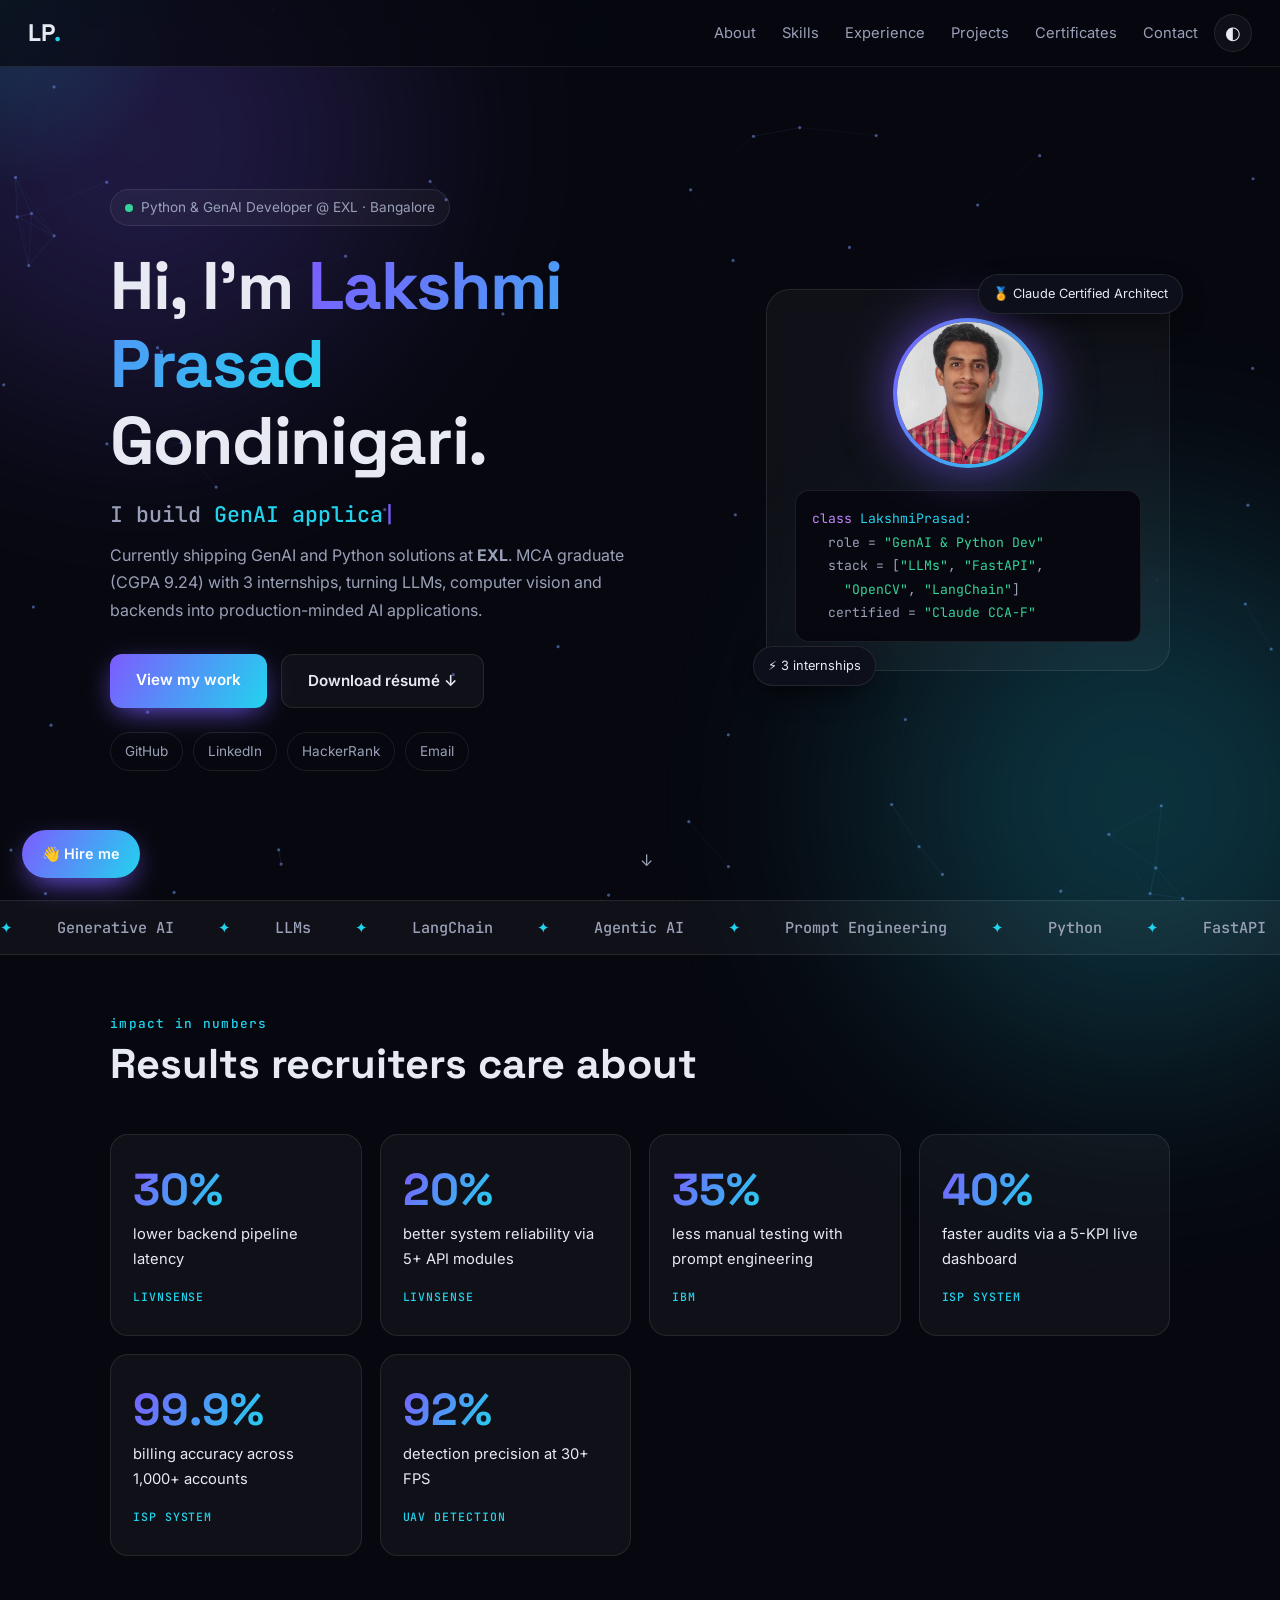
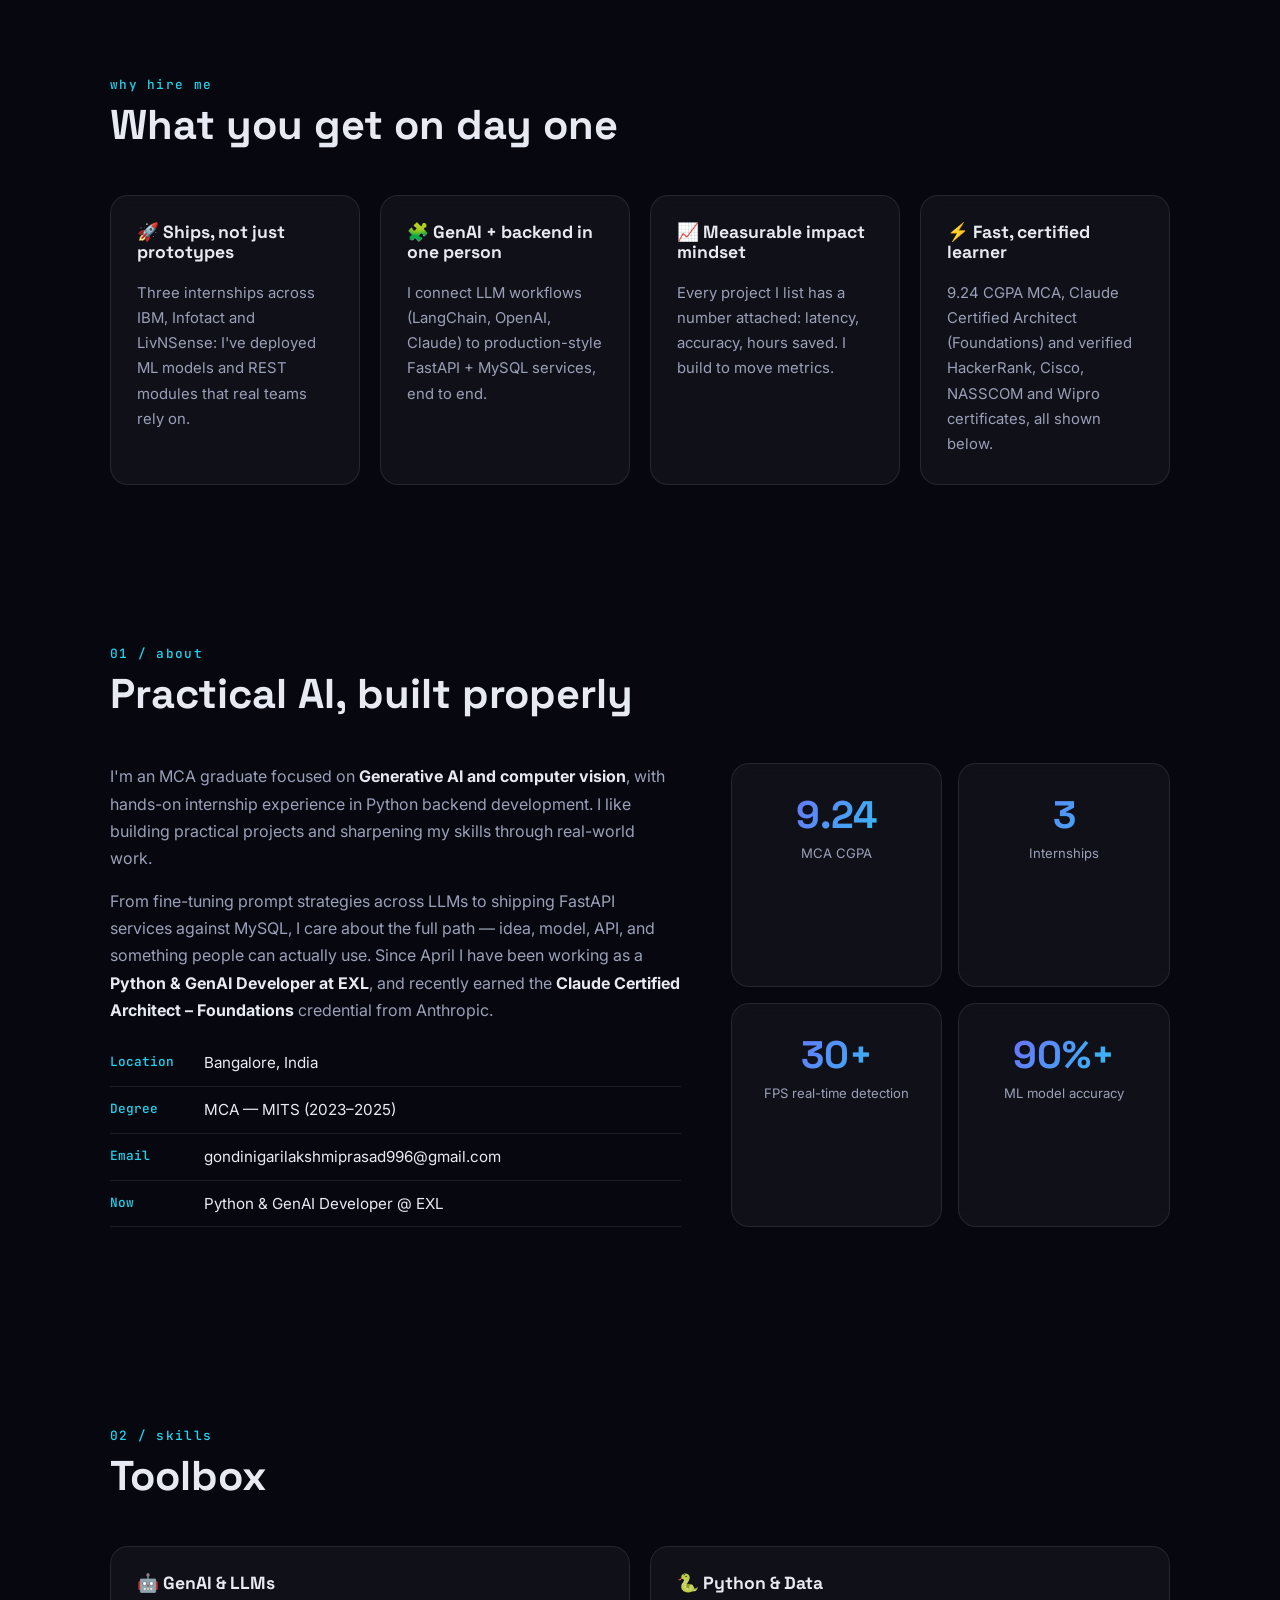
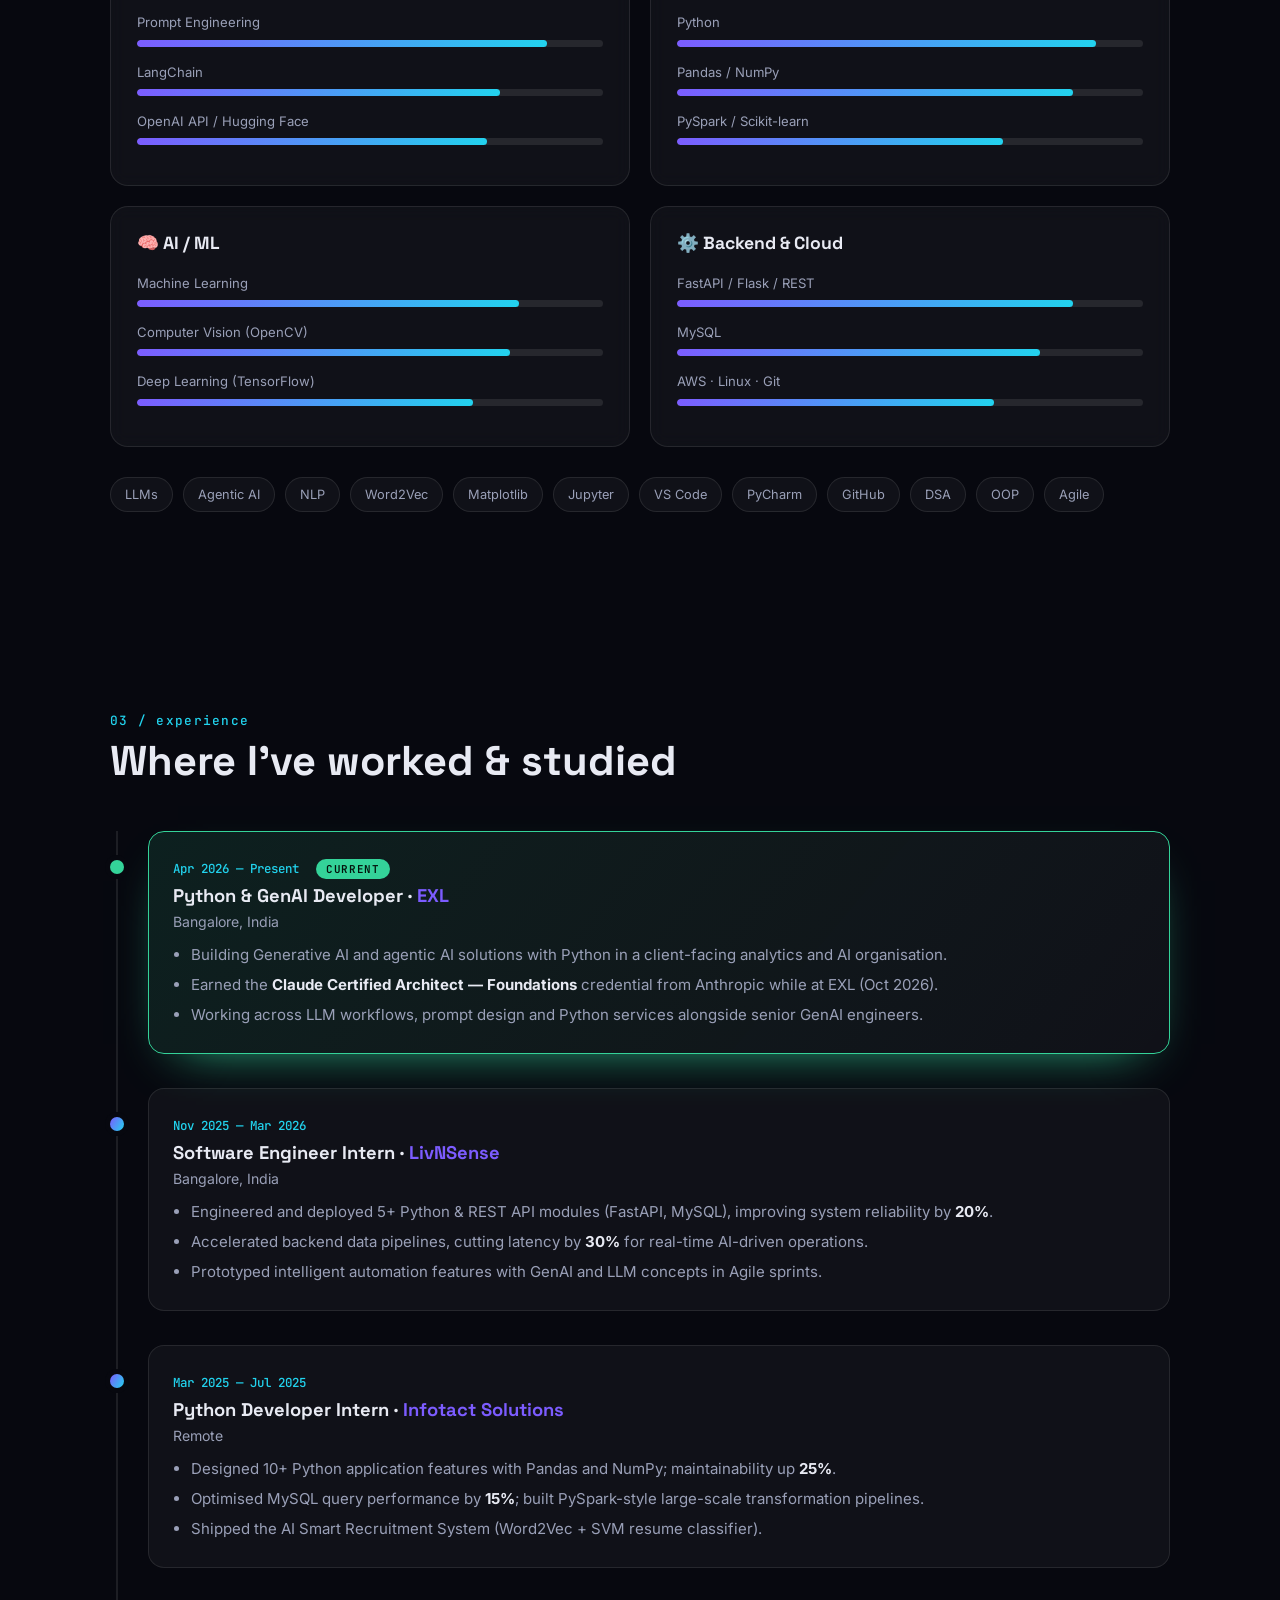
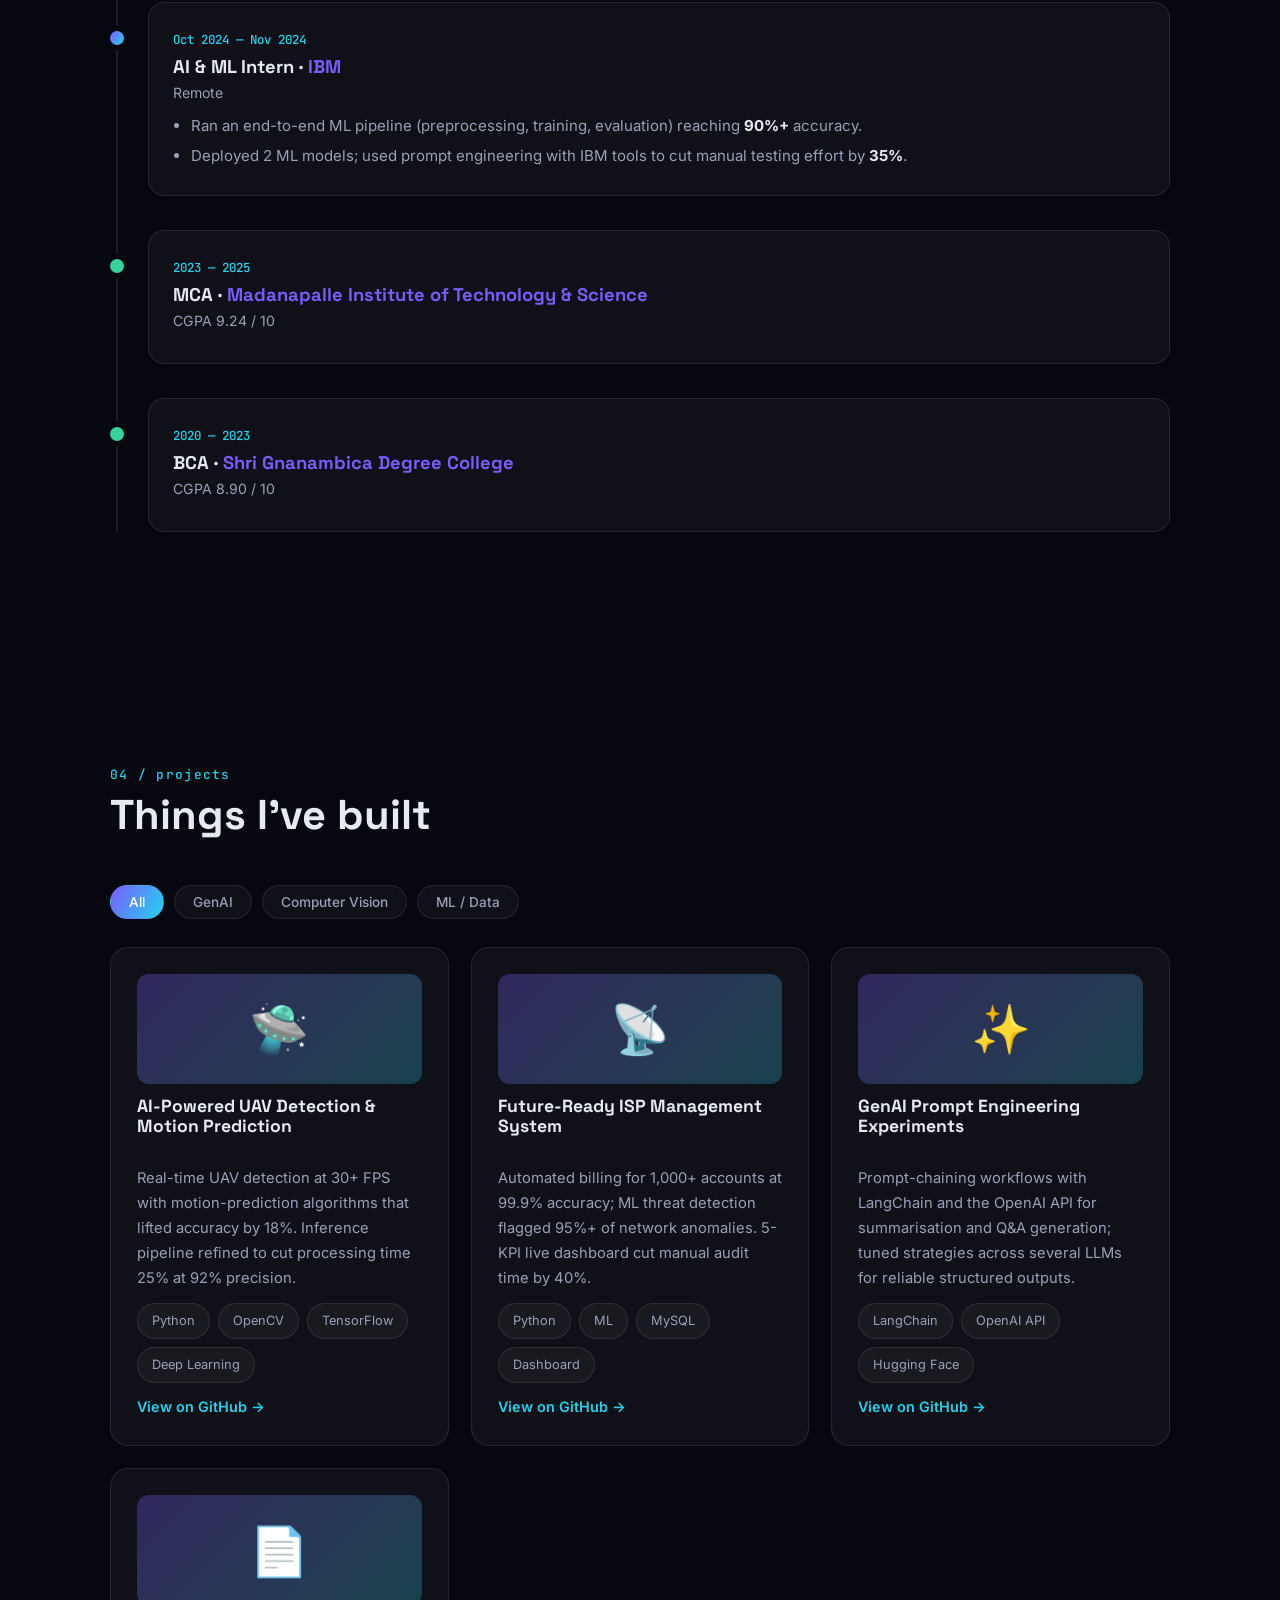
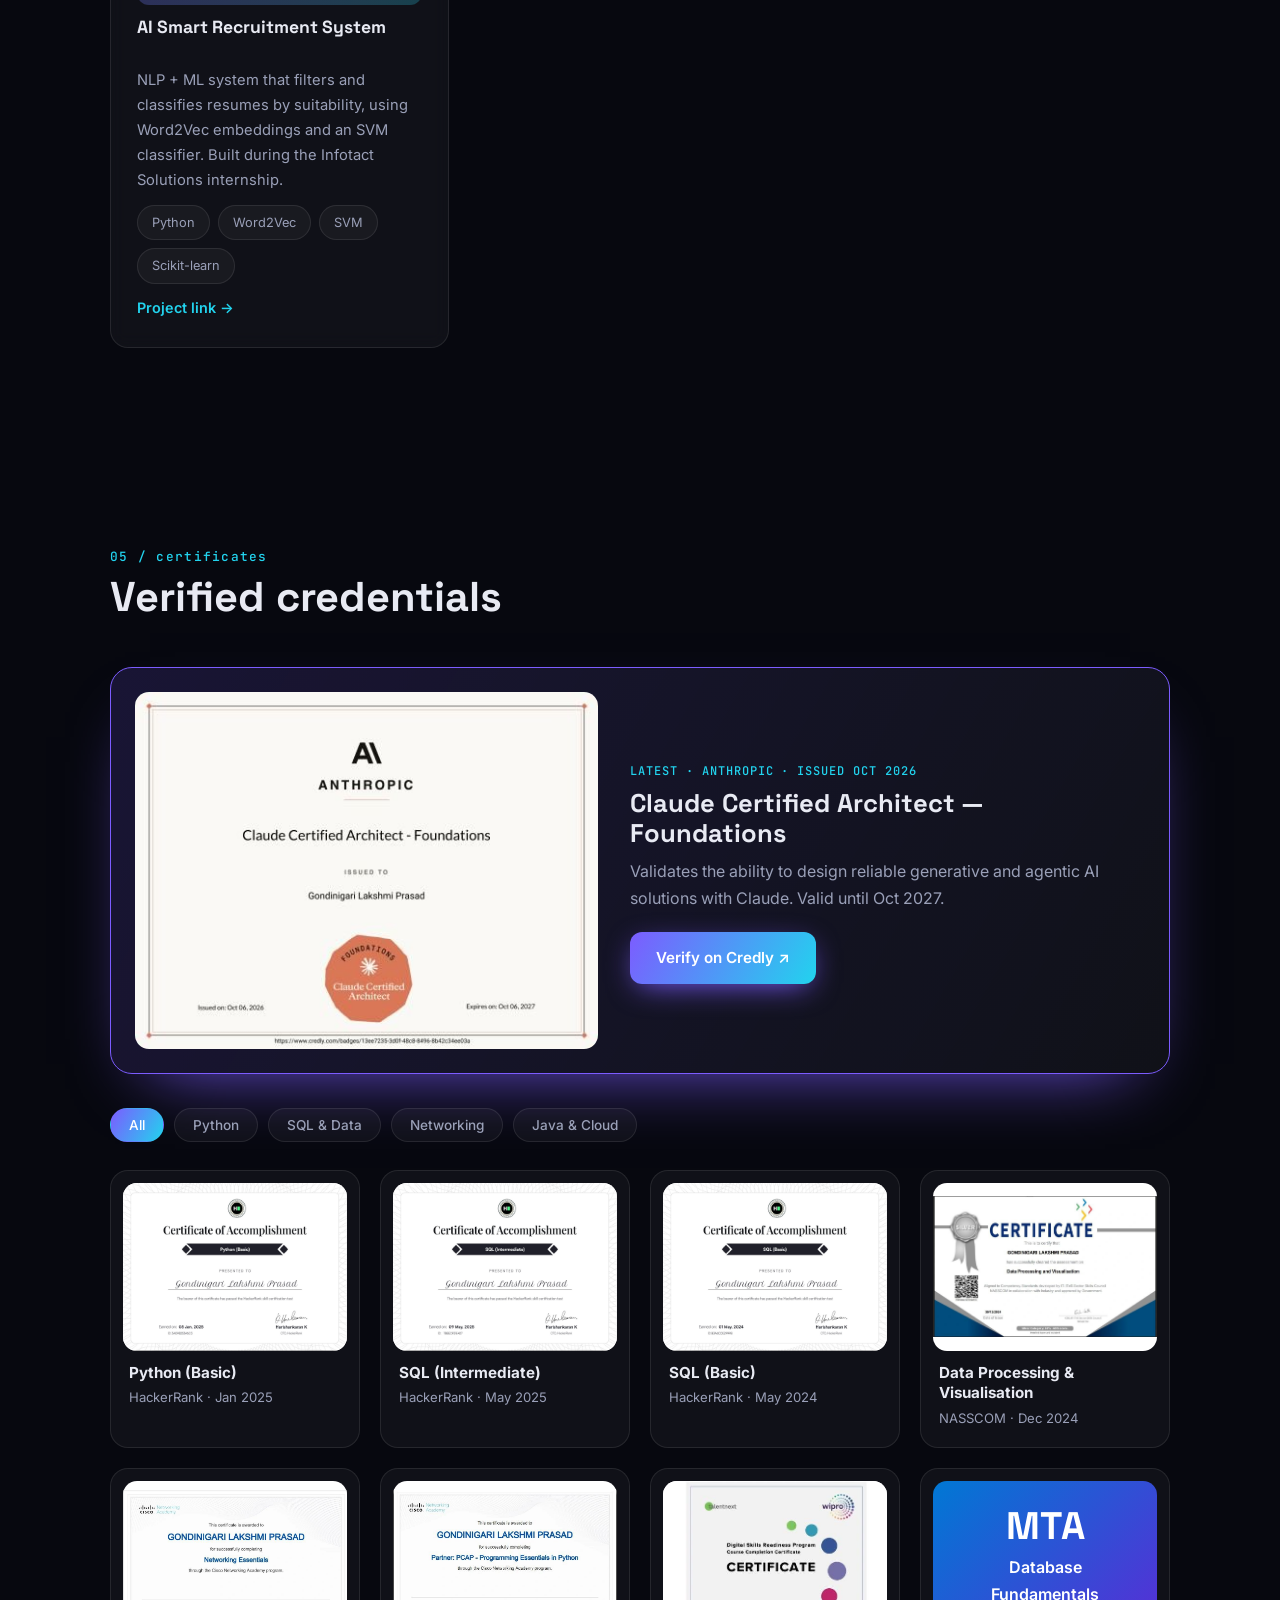
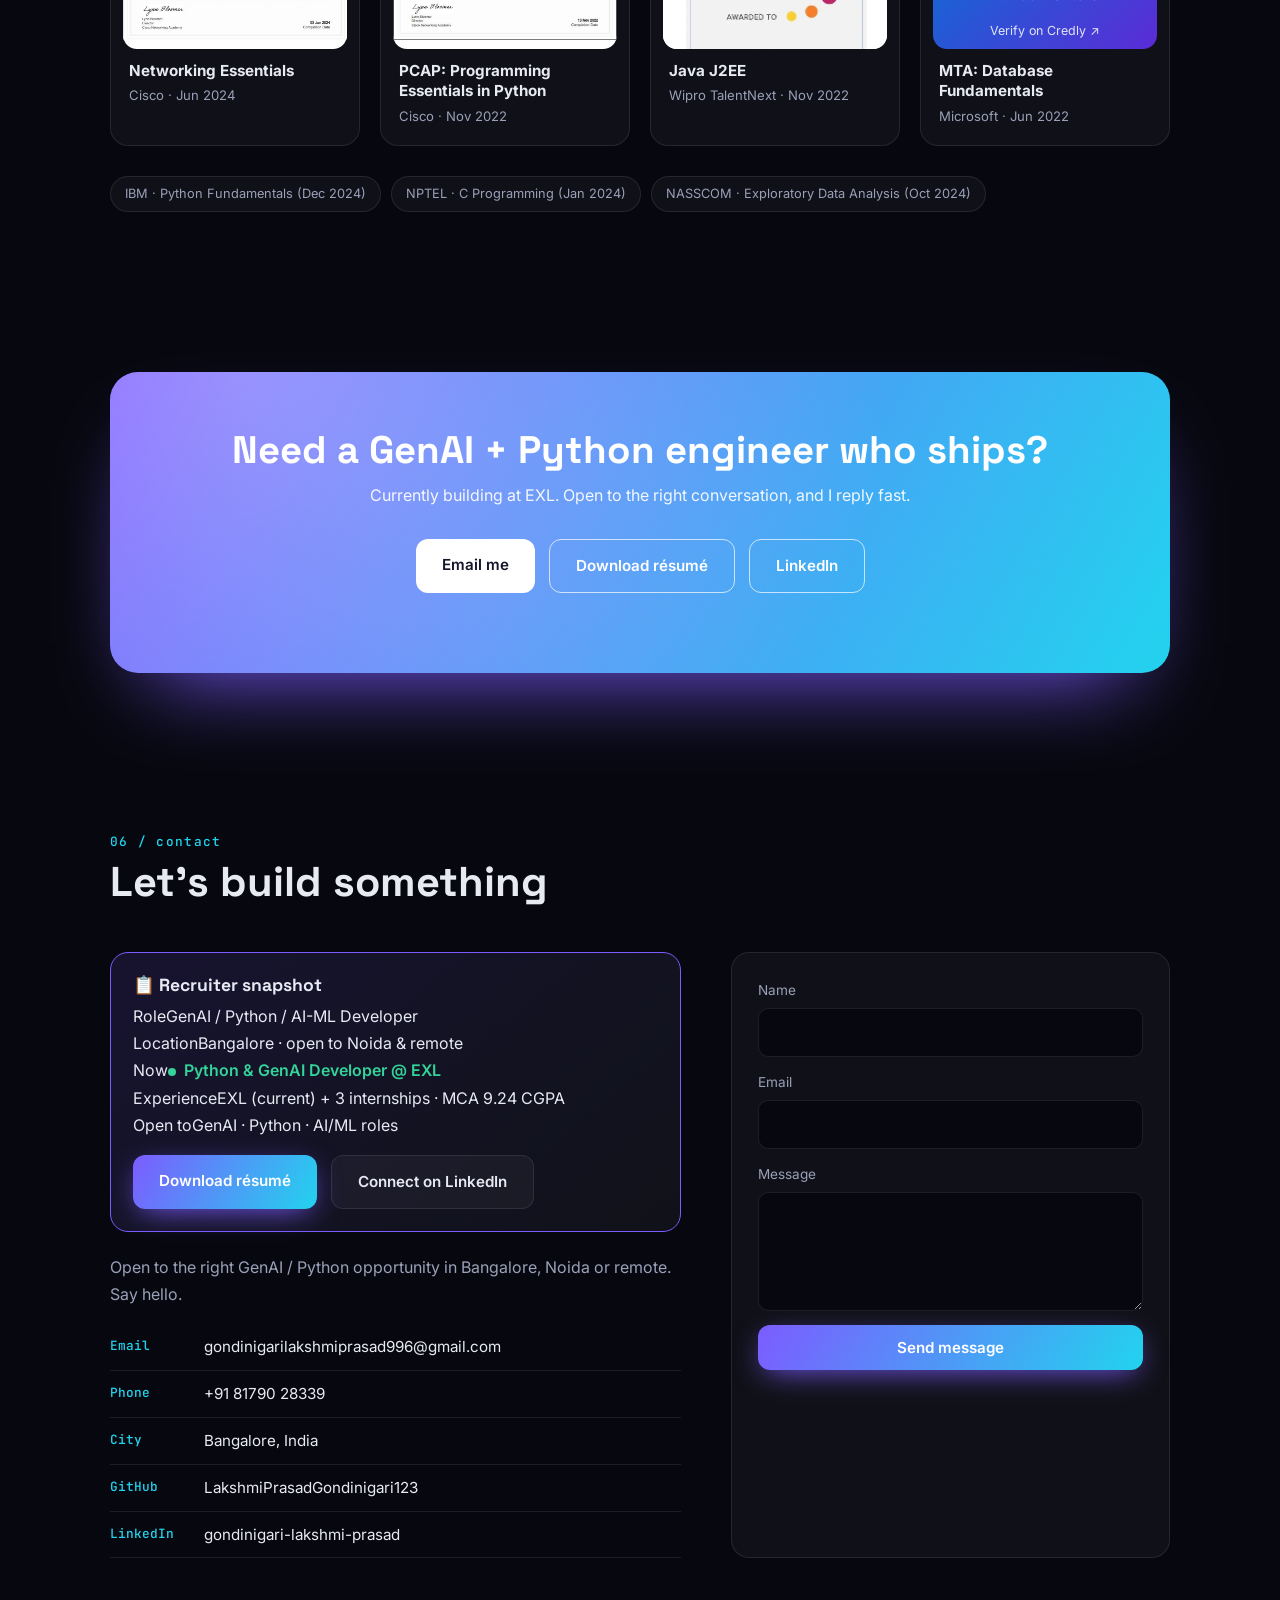
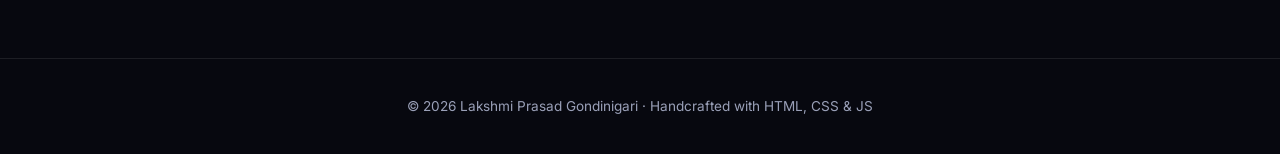
==== index.html @ 7f532488 "Revert "Redesign: flagship case studies (governance platform, DataTrust), bento layout, interactive " ====
<!doctype html>
<html lang="en" data-theme="dark">
<head>
<meta charset="utf-8">
<meta name="viewport" content="width=device-width, initial-scale=1">
<title>Lakshmi Prasad Gondinigari — GenAI &amp; Python Developer</title>
<meta name="description" content="Lakshmi Prasad Gondinigari — GenAI &amp; Python Developer in Bangalore. LLMs, LangChain, FastAPI, computer vision. Claude Certified Architect. Open to work.">
<meta property="og:title" content="Lakshmi Prasad Gondinigari — GenAI &amp; Python Developer">
<meta property="og:description" content="LLMs, agentic AI, computer vision and FastAPI backends. 3 internships (IBM, Infotact, LivNSense). Open to work in Bangalore / Noida.">
<meta property="og:type" content="website">
<meta name="theme-color" content="#07080f">
<script type="application/ld+json">{"@context":"https://schema.org","@type":"Person","name":"Lakshmi Prasad Gondinigari","jobTitle":"Python & GenAI Developer","worksFor":{"@type":"Organization","name":"EXL"},"address":{"@type":"PostalAddress","addressLocality":"Bangalore","addressCountry":"IN"},"email":"gondinigarilakshmiprasad996@gmail.com","sameAs":["https://github.com/LakshmiPrasadGondinigari123","https://www.linkedin.com/in/gondinigari-lakshmi-prasad-8637ba285/"]}</script>
<link rel="preconnect" href="https://fonts.googleapis.com">
<link rel="preconnect" href="https://fonts.gstatic.com" crossorigin>
<link href="https://fonts.googleapis.com/css2?family=Space+Grotesk:wght@400;500;600;700&family=Inter:wght@400;500;600&family=JetBrains+Mono:wght@400;500&display=swap" rel="stylesheet">
<link rel="stylesheet" href="style.css">
</head>
<body>
<div class="progress" id="progress"></div>
<canvas id="bg" aria-hidden="true"></canvas>
<div class="glow g1"></div><div class="glow g2"></div>

<header class="nav" id="nav">
  <a href="#home" class="logo">LP<span>.</span></a>
  <nav>
    <button class="burger" id="burger" aria-label="Menu"><i></i><i></i></button>
    <ul id="menu">
      <li><a href="#about">About</a></li>
      <li><a href="#skills">Skills</a></li>
      <li><a href="#experience">Experience</a></li>
      <li><a href="#projects">Projects</a></li>
      <li><a href="#certs">Certificates</a></li>
      <li><a href="#contact">Contact</a></li>
    </ul>
  </nav>
  <button class="theme" id="theme" aria-label="Toggle theme">◐</button>
</header>

<main>
<!-- HERO -->
<section class="hero" id="home">
  <div class="hero-text">
    <p class="eyebrow"><span class="dot"></span> Python &amp; GenAI Developer @ EXL · Bangalore</p>
    <h1>Hi, I'm <span class="grad">Lakshmi Prasad</span><br>Gondinigari.</h1>
    <p class="typed">I build <span id="typed"></span><span class="caret">|</span></p>
    <p class="lead">Currently shipping GenAI and Python solutions at <b>EXL</b>. MCA graduate (CGPA 9.24) with 3 internships, turning LLMs, computer vision and backends into production-minded AI applications.</p>
    <div class="cta">
      <a class="btn primary" href="#projects">View my work</a>
      <a class="btn ghost" href="resume.pdf" download>Download résumé ↓</a>
    </div>
    <div class="socials">
      <a href="https://github.com/LakshmiPrasadGondinigari123" target="_blank" rel="noopener" aria-label="GitHub">GitHub</a>
      <a href="https://www.linkedin.com/in/gondinigari-lakshmi-prasad-8637ba285/" target="_blank" rel="noopener" aria-label="LinkedIn">LinkedIn</a>
      <a href="https://www.hackerrank.com/profile/gondinigarilaks2" target="_blank" rel="noopener" aria-label="HackerRank">HackerRank</a>
      <a href="mailto:gondinigarilakshmiprasad996@gmail.com" aria-label="Email">Email</a>
    </div>
  </div>
  <div class="hero-card tilt">
    <div class="avatar" id="avatar">
      <img src="photo.jpg" alt="Lakshmi Prasad Gondinigari" onerror="this.remove()">
      <span>LP</span>
    </div>
    <div class="code">
      <div><span class="k">class</span> <span class="f">LakshmiPrasad</span>:</div>
      <div>&nbsp;&nbsp;role = <span class="s">"GenAI &amp; Python Dev"</span></div>
      <div>&nbsp;&nbsp;stack = [<span class="s">"LLMs"</span>, <span class="s">"FastAPI"</span>,</div>
      <div>&nbsp;&nbsp;&nbsp;&nbsp;<span class="s">"OpenCV"</span>, <span class="s">"LangChain"</span>]</div>
      <div>&nbsp;&nbsp;certified = <span class="s">"Claude CCA-F"</span></div>
    </div>
    <div class="chip float c1">🏅 Claude Certified Architect</div>
    <div class="chip float c2">⚡ 3 internships</div>
  </div>
  <a href="#about" class="scroll" aria-label="Scroll">↓</a>
</section>

<!-- TECH MARQUEE -->
<div class="marquee" aria-hidden="true"><div class="track">
  <span>Generative AI</span><span>LLMs</span><span>LangChain</span><span>Agentic AI</span><span>Prompt Engineering</span><span>Python</span><span>FastAPI</span><span>OpenCV</span><span>TensorFlow</span><span>MySQL</span><span>AWS</span><span>Hugging Face</span>
  <span>Generative AI</span><span>LLMs</span><span>LangChain</span><span>Agentic AI</span><span>Prompt Engineering</span><span>Python</span><span>FastAPI</span><span>OpenCV</span><span>TensorFlow</span><span>MySQL</span><span>AWS</span><span>Hugging Face</span>
</div></div>

<!-- IMPACT -->
<section id="impact" class="tight">
  <div class="wrap">
    <h2 class="title reveal"><small>impact in numbers</small>Results recruiters care about</h2>
    <div class="impact-grid">
      <div class="imp reveal"><b data-count="30" data-suf="%">0</b><p>lower backend pipeline latency</p><span>LivNSense</span></div>
      <div class="imp reveal"><b data-count="20" data-suf="%">0</b><p>better system reliability via 5+ API modules</p><span>LivNSense</span></div>
      <div class="imp reveal"><b data-count="35" data-suf="%">0</b><p>less manual testing with prompt engineering</p><span>IBM</span></div>
      <div class="imp reveal"><b data-count="40" data-suf="%">0</b><p>faster audits via a 5-KPI live dashboard</p><span>ISP System</span></div>
      <div class="imp reveal"><b data-count="99.9" data-dec="1" data-suf="%">0</b><p>billing accuracy across 1,000+ accounts</p><span>ISP System</span></div>
      <div class="imp reveal"><b data-count="92" data-suf="%">0</b><p>detection precision at 30+ FPS</p><span>UAV Detection</span></div>
    </div>
  </div>
</section>

<!-- WHY HIRE -->
<section id="why" class="tight">
  <div class="wrap">
    <h2 class="title reveal"><small>why hire me</small>What you get on day one</h2>
    <div class="why-grid">
      <div class="card reveal tilt"><h3>🚀 Ships, not just prototypes</h3><p>Three internships across IBM, Infotact and LivNSense: I've deployed ML models and REST modules that real teams rely on.</p></div>
      <div class="card reveal tilt"><h3>🧩 GenAI + backend in one person</h3><p>I connect LLM workflows (LangChain, OpenAI, Claude) to production-style FastAPI + MySQL services, end to end.</p></div>
      <div class="card reveal tilt"><h3>📈 Measurable impact mindset</h3><p>Every project I list has a number attached: latency, accuracy, hours saved. I build to move metrics.</p></div>
      <div class="card reveal tilt"><h3>⚡ Fast, certified learner</h3><p>9.24 CGPA MCA, Claude Certified Architect (Foundations) and verified HackerRank, Cisco, NASSCOM and Wipro certificates, all shown below.</p></div>
    </div>
  </div>
</section>

<!-- ABOUT -->
<section id="about">
  <div class="wrap">
    <h2 class="title reveal"><small>01 / about</small>Practical AI, built properly</h2>
    <div class="about-grid">
      <div class="reveal">
        <p>I'm an MCA graduate focused on <b>Generative AI and computer vision</b>, with hands-on internship experience in Python backend development. I like building practical projects and sharpening my skills through real-world work.</p>
        <p>From fine-tuning prompt strategies across LLMs to shipping FastAPI services against MySQL, I care about the full path — idea, model, API, and something people can actually use. Since April I have been working as a <b>Python &amp; GenAI Developer at EXL</b>, and recently earned the <b>Claude Certified Architect – Foundations</b> credential from Anthropic.</p>
        <ul class="facts">
          <li><span>Location</span>Bangalore, India</li>
          <li><span>Degree</span>MCA — MITS (2023–2025)</li>
          <li><span>Email</span><a href="mailto:gondinigarilakshmiprasad996@gmail.com">gondinigarilakshmiprasad996@gmail.com</a></li>
          <li><span>Now</span>Python &amp; GenAI Developer @ EXL</li>
        </ul>
      </div>
      <div class="stats reveal">
        <div class="stat"><b data-count="9.24" data-dec="2">0</b><span>MCA CGPA</span></div>
        <div class="stat"><b data-count="3">0</b><span>Internships</span></div>
        <div class="stat"><b data-count="30" data-suf="+">0</b><span>FPS real-time detection</span></div>
        <div class="stat"><b data-count="90" data-suf="%+">0</b><span>ML model accuracy</span></div>
      </div>
    </div>
  </div>
</section>

<!-- SKILLS -->
<section id="skills">
  <div class="wrap">
    <h2 class="title reveal"><small>02 / skills</small>Toolbox</h2>
    <div class="skill-grid">
      <div class="card reveal tilt"><h3>🤖 GenAI &amp; LLMs</h3>
        <div class="bar"><label>Prompt Engineering</label><i data-w="88"></i></div>
        <div class="bar"><label>LangChain</label><i data-w="78"></i></div>
        <div class="bar"><label>OpenAI API / Hugging Face</label><i data-w="75"></i></div>
      </div>
      <div class="card reveal tilt"><h3>🐍 Python &amp; Data</h3>
        <div class="bar"><label>Python</label><i data-w="90"></i></div>
        <div class="bar"><label>Pandas / NumPy</label><i data-w="85"></i></div>
        <div class="bar"><label>PySpark / Scikit-learn</label><i data-w="70"></i></div>
      </div>
      <div class="card reveal tilt"><h3>🧠 AI / ML</h3>
        <div class="bar"><label>Machine Learning</label><i data-w="82"></i></div>
        <div class="bar"><label>Computer Vision (OpenCV)</label><i data-w="80"></i></div>
        <div class="bar"><label>Deep Learning (TensorFlow)</label><i data-w="72"></i></div>
      </div>
      <div class="card reveal tilt"><h3>⚙️ Backend &amp; Cloud</h3>
        <div class="bar"><label>FastAPI / Flask / REST</label><i data-w="85"></i></div>
        <div class="bar"><label>MySQL</label><i data-w="78"></i></div>
        <div class="bar"><label>AWS · Linux · Git</label><i data-w="68"></i></div>
      </div>
    </div>
    <div class="chips reveal">
      <span>LLMs</span><span>Agentic AI</span><span>NLP</span><span>Word2Vec</span><span>Matplotlib</span><span>Jupyter</span><span>VS Code</span><span>PyCharm</span><span>GitHub</span><span>DSA</span><span>OOP</span><span>Agile</span>
    </div>
  </div>
</section>

<!-- EXPERIENCE -->
<section id="experience">
  <div class="wrap">
    <h2 class="title reveal"><small>03 / experience</small>Where I've worked &amp; studied</h2>
    <div class="timeline">
      <article class="tl current reveal">
        <time>Apr 2026 — Present <span class="now">Current</span></time>
        <h3>Python &amp; GenAI Developer · <em>EXL</em></h3>
        <p class="meta">Bangalore, India</p>
        <ul>
          <li>Building Generative AI and agentic AI solutions with Python in a client-facing analytics and AI organisation.</li>
          <li>Earned the <b>Claude Certified Architect — Foundations</b> credential from Anthropic while at EXL (Oct 2026).</li>
          <li>Working across LLM workflows, prompt design and Python services alongside senior GenAI engineers.</li>
        </ul>
      </article>
      <article class="tl reveal">
        <time>Nov 2025 — Mar 2026</time>
        <h3>Software Engineer Intern · <em>LivNSense</em></h3>
        <p class="meta">Bangalore, India</p>
        <ul>
          <li>Engineered and deployed 5+ Python &amp; REST API modules (FastAPI, MySQL), improving system reliability by <b>20%</b>.</li>
          <li>Accelerated backend data pipelines, cutting latency by <b>30%</b> for real-time AI-driven operations.</li>
          <li>Prototyped intelligent automation features with GenAI and LLM concepts in Agile sprints.</li>
        </ul>
      </article>
      <article class="tl reveal">
        <time>Mar 2025 — Jul 2025</time>
        <h3>Python Developer Intern · <em>Infotact Solutions</em></h3>
        <p class="meta">Remote</p>
        <ul>
          <li>Designed 10+ Python application features with Pandas and NumPy; maintainability up <b>25%</b>.</li>
          <li>Optimised MySQL query performance by <b>15%</b>; built PySpark-style large-scale transformation pipelines.</li>
          <li>Shipped the AI Smart Recruitment System (Word2Vec + SVM resume classifier).</li>
        </ul>
      </article>
      <article class="tl reveal">
        <time>Oct 2024 — Nov 2024</time>
        <h3>AI &amp; ML Intern · <em>IBM</em></h3>
        <p class="meta">Remote</p>
        <ul>
          <li>Ran an end-to-end ML pipeline (preprocessing, training, evaluation) reaching <b>90%+</b> accuracy.</li>
          <li>Deployed 2 ML models; used prompt engineering with IBM tools to cut manual testing effort by <b>35%</b>.</li>
        </ul>
      </article>
      <article class="tl edu reveal">
        <time>2023 — 2025</time>
        <h3>MCA · <em>Madanapalle Institute of Technology &amp; Science</em></h3>
        <p class="meta">CGPA 9.24 / 10</p>
      </article>
      <article class="tl edu reveal">
        <time>2020 — 2023</time>
        <h3>BCA · <em>Shri Gnanambica Degree College</em></h3>
        <p class="meta">CGPA 8.90 / 10</p>
      </article>
    </div>
  </div>
</section>

<!-- PROJECTS -->
<section id="projects">
  <div class="wrap">
    <h2 class="title reveal"><small>04 / projects</small>Things I've built</h2>
    <div class="filters reveal" id="filters">
      <button class="on" data-f="all">All</button>
      <button data-f="genai">GenAI</button>
      <button data-f="cv">Computer Vision</button>
      <button data-f="ml">ML / Data</button>
    </div>
    <div class="proj-grid">
      <article class="proj card tilt" data-t="cv ml">
        <div class="ph">🛸</div>
        <h3>AI-Powered UAV Detection &amp; Motion Prediction</h3>
        <p>Real-time UAV detection at 30+ FPS with motion-prediction algorithms that lifted accuracy by 18%. Inference pipeline refined to cut processing time 25% at 92% precision.</p>
        <div class="tags"><span>Python</span><span>OpenCV</span><span>TensorFlow</span><span>Deep Learning</span></div>
        <a href="https://github.com/LakshmiPrasadGondinigari123" target="_blank" rel="noopener">View on GitHub →</a>
      </article>
      <article class="proj card tilt" data-t="ml">
        <div class="ph">📡</div>
        <h3>Future-Ready ISP Management System</h3>
        <p>Automated billing for 1,000+ accounts at 99.9% accuracy; ML threat detection flagged 95%+ of network anomalies. 5-KPI live dashboard cut manual audit time by 40%.</p>
        <div class="tags"><span>Python</span><span>ML</span><span>MySQL</span><span>Dashboard</span></div>
        <a href="https://github.com/LakshmiPrasadGondinigari123" target="_blank" rel="noopener">View on GitHub →</a>
      </article>
      <article class="proj card tilt" data-t="genai">
        <div class="ph">✨</div>
        <h3>GenAI Prompt Engineering Experiments</h3>
        <p>Prompt-chaining workflows with LangChain and the OpenAI API for summarisation and Q&amp;A generation; tuned strategies across several LLMs for reliable structured outputs.</p>
        <div class="tags"><span>LangChain</span><span>OpenAI API</span><span>Hugging Face</span></div>
        <a href="https://github.com/LakshmiPrasadGondinigari123" target="_blank" rel="noopener">View on GitHub →</a>
      </article>
      <article class="proj card tilt" data-t="ml genai">
        <div class="ph">📄</div>
        <h3>AI Smart Recruitment System</h3>
        <p>NLP + ML system that filters and classifies resumes by suitability, using Word2Vec embeddings and an SVM classifier. Built during the Infotact Solutions internship.</p>
        <div class="tags"><span>Python</span><span>Word2Vec</span><span>SVM</span><span>Scikit-learn</span></div>
        <a href="https://lnkd.in/gyawZVHV" target="_blank" rel="noopener">Project link →</a>
      </article>
    </div>
  </div>
</section>

<!-- CERTS -->
<section id="certs">
  <div class="wrap">
    <h2 class="title reveal"><small>05 / certificates</small>Verified credentials</h2>
    <div class="cert-hero reveal tilt">
      <button class="cimg" data-src="certs/anthropic-claude-certified-architect.jpg" data-cap="Claude Certified Architect — Foundations · Anthropic"><img src="certs/anthropic-claude-certified-architect.jpg" alt="Claude Certified Architect Foundations certificate" loading="lazy"></button>
      <div>
        <small>Latest · Anthropic · Issued Oct 2026</small>
        <h3>Claude Certified Architect — Foundations</h3>
        <p>Validates the ability to design reliable generative and agentic AI solutions with Claude. Valid until Oct 2027.</p>
        <a class="btn primary" href="https://www.credly.com/badges/13ee7235-3d0f-48c8-8496-8b42c34ee03a" target="_blank" rel="noopener">Verify on Credly ↗</a>
      </div>
    </div>
    <div class="filters reveal" id="cfilters">
      <button class="on" data-f="all">All</button>
      <button data-f="python">Python</button>
      <button data-f="sql">SQL &amp; Data</button>
      <button data-f="net">Networking</button>
      <button data-f="dev">Java &amp; Cloud</button>
    </div>
    <div class="cert-gallery">
      <figure class="cg reveal" data-c="python"><button class="cimg" data-src="certs/hackerrank-python-basic.jpg" data-cap="Python (Basic) · HackerRank · 05 Jan 2025 · ID 3A098253A6C3"><img src="certs/hackerrank-python-basic.jpg" alt="HackerRank Python Basic certificate" loading="lazy"></button><figcaption><b>Python (Basic)</b><span>HackerRank · Jan 2025</span></figcaption></figure>
      <figure class="cg reveal" data-c="sql"><button class="cimg" data-src="certs/hackerrank-sql-intermediate.jpg" data-cap="SQL (Intermediate) · HackerRank · 09 May 2025 · ID 7BEECF51E427"><img src="certs/hackerrank-sql-intermediate.jpg" alt="HackerRank SQL Intermediate certificate" loading="lazy"></button><figcaption><b>SQL (Intermediate)</b><span>HackerRank · May 2025</span></figcaption></figure>
      <figure class="cg reveal" data-c="sql"><button class="cimg" data-src="certs/hackerrank-sql-basic.jpg" data-cap="SQL (Basic) · HackerRank · 01 May 2024 · ID B3A6CCE2999B"><img src="certs/hackerrank-sql-basic.jpg" alt="HackerRank SQL Basic certificate" loading="lazy"></button><figcaption><b>SQL (Basic)</b><span>HackerRank · May 2024</span></figcaption></figure>
      <figure class="cg reveal" data-c="sql"><button class="cimg" data-src="certs/nasscom-data-processing-visualisation.jpg" data-cap="Data Processing and Visualisation · NASSCOM / IT-ITeS SSC · 30 Dec 2024 · Silver"><img src="certs/nasscom-data-processing-visualisation.jpg" alt="NASSCOM Data Processing and Visualisation certificate" loading="lazy"></button><figcaption><b>Data Processing &amp; Visualisation</b><span>NASSCOM · Dec 2024</span></figcaption></figure>
      <figure class="cg reveal" data-c="net"><button class="cimg" data-src="certs/cisco-networking-essentials.jpg" data-cap="Networking Essentials · Cisco Networking Academy · 03 Jun 2024"><img src="certs/cisco-networking-essentials.jpg" alt="Cisco Networking Essentials certificate" loading="lazy"></button><figcaption><b>Networking Essentials</b><span>Cisco · Jun 2024</span></figcaption></figure>
      <figure class="cg reveal" data-c="python net"><button class="cimg" data-src="certs/cisco-pcap-python.jpg" data-cap="PCAP — Programming Essentials in Python · Cisco Networking Academy · 13 Nov 2022"><img src="certs/cisco-pcap-python.jpg" alt="Cisco PCAP Python certificate" loading="lazy"></button><figcaption><b>PCAP: Programming Essentials in Python</b><span>Cisco · Nov 2022</span></figcaption></figure>
      <figure class="cg reveal" data-c="dev"><button class="cimg" data-src="certs/wipro-java-j2ee.jpg" data-cap="Java J2EE · Wipro TalentNext Digital Skills Readiness Program · 11 Nov 2022"><img src="certs/wipro-java-j2ee.jpg" alt="Wipro TalentNext Java J2EE certificate" loading="lazy"></button><figcaption><b>Java J2EE</b><span>Wipro TalentNext · Nov 2022</span></figcaption></figure>
      <figure class="cg reveal" data-c="sql"><a class="cimg badge-card" href="https://www.credly.com/badges/12611a29-3dab-4719-b91f-0be564140b29" target="_blank" rel="noopener"><span>MTA</span><em>Database Fundamentals</em><small>Verify on Credly ↗</small></a><figcaption><b>MTA: Database Fundamentals</b><span>Microsoft · Jun 2022</span></figcaption></figure>
    </div>
    <div class="chips reveal"><span>IBM · Python Fundamentals (Dec 2024)</span><span>NPTEL · C Programming (Jan 2024)</span><span>NASSCOM · Exploratory Data Analysis (Oct 2024)</span></div>
  </div>
</section>

<!-- HIRE BAND -->
<section class="band tight">
  <div class="wrap">
    <div class="band-box reveal">
      <h2>Need a GenAI + Python engineer who ships?</h2>
      <p>Currently building at EXL. Open to the right conversation, and I reply fast.</p>
      <div class="cta">
        <a class="btn white" href="mailto:gondinigarilakshmiprasad996@gmail.com?subject=Opportunity%20for%20Lakshmi%20Prasad">Email me</a>
        <a class="btn outline" href="resume.pdf" download>Download résumé</a>
        <a class="btn outline" href="https://www.linkedin.com/in/gondinigari-lakshmi-prasad-8637ba285/" target="_blank" rel="noopener">LinkedIn</a>
      </div>
    </div>
  </div>
</section>

<!-- CONTACT -->
<section id="contact">
  <div class="wrap">
    <h2 class="title reveal"><small>06 / contact</small>Let's build something</h2>
    <div class="contact-grid">
      <div class="reveal">
        <div class="snap">
          <h3>📋 Recruiter snapshot</h3>
          <ul>
            <li><span>Role</span>GenAI / Python / AI-ML Developer</li>
            <li><span>Location</span>Bangalore · open to Noida &amp; remote</li>
            <li><span>Now</span><em class="live">Python &amp; GenAI Developer @ EXL</em></li>
            <li><span>Experience</span>EXL (current) + 3 internships · MCA 9.24 CGPA</li>
            <li><span>Open to</span>GenAI · Python · AI/ML roles</li>
          </ul>
          <div class="cta"><a class="btn primary" href="resume.pdf" download>Download résumé</a>
          <a class="btn ghost" href="https://www.linkedin.com/in/gondinigari-lakshmi-prasad-8637ba285/" target="_blank" rel="noopener">Connect on LinkedIn</a></div>
        </div>
        <p>Open to the right GenAI / Python opportunity in Bangalore, Noida or remote. Say hello.</p>
        <ul class="facts">
          <li><span>Email</span><a href="mailto:gondinigarilakshmiprasad996@gmail.com">gondinigarilakshmiprasad996@gmail.com</a></li>
          <li><span>Phone</span><a href="tel:+918179028339">+91 81790 28339</a></li>
          <li><span>City</span>Bangalore, India</li>
          <li><span>GitHub</span><a href="https://github.com/LakshmiPrasadGondinigari123" target="_blank" rel="noopener">LakshmiPrasadGondinigari123</a></li>
          <li><span>LinkedIn</span><a href="https://www.linkedin.com/in/gondinigari-lakshmi-prasad-8637ba285/" target="_blank" rel="noopener">gondinigari-lakshmi-prasad</a></li>
        </ul>
      </div>
      <form class="card reveal" id="form">
        <label>Name<input name="name" required></label>
        <label>Email<input name="email" type="email" required></label>
        <label>Message<textarea name="msg" rows="4" required></textarea></label>
        <button class="btn primary" type="submit">Send message</button>
        <p class="note" id="note"></p>
      </form>
    </div>
  </div>
</section>
</main>

<div class="lb" id="lb" hidden><button class="lbx" id="lbx" aria-label="Close">✕</button><img id="lbi" alt=""><p id="lbc"></p></div>
<footer>© <span id="yr"></span> Lakshmi Prasad Gondinigari · Handcrafted with HTML, CSS &amp; JS</footer>
<a class="hire" href="#contact">👋 Hire me</a>
<button class="top" id="top" aria-label="Back to top">↑</button>
<script src="script.js"></script>
</body>
</html>
---- style.css ----
:root{
  --bg:#07080f;--bg2:#0d0f1a;--card:rgba(255,255,255,.04);--bd:rgba(255,255,255,.09);
  --tx:#e8eaf3;--mut:#9aa0b8;--a:#7c5cff;--b:#22d3ee;--c:#34d399;
  --grad:linear-gradient(120deg,var(--a),var(--b));
}
[data-theme=light]{
  --bg:#f6f7fb;--bg2:#fff;--card:rgba(255,255,255,.8);--bd:rgba(20,20,60,.1);
  --tx:#14172b;--mut:#5b6280;--a:#6246ea;--b:#0891b2;
}
*{box-sizing:border-box;margin:0;padding:0}
html{scroll-behavior:smooth;scroll-padding-top:70px}
body{font:16px/1.7 Inter,system-ui,sans-serif;background:var(--bg);color:var(--tx);overflow-x:hidden;transition:background .3s}
h1,h2,h3,.logo{font-family:'Space Grotesk',sans-serif;line-height:1.15}
a{color:inherit;text-decoration:none}
ul{list-style:none}
.wrap{max-width:1100px;margin:auto;padding:0 20px}
section{padding:100px 0;position:relative;z-index:1}
#bg{position:fixed;inset:0;width:100%;height:100%;z-index:0;opacity:.7}
.glow{position:fixed;width:520px;height:520px;border-radius:50%;filter:blur(120px);opacity:.22;z-index:0;pointer-events:none}
.g1{background:var(--a);top:-120px;left:-120px}.g2{background:var(--b);bottom:-160px;right:-120px}
.progress{position:fixed;top:0;left:0;height:3px;width:0;background:var(--grad);z-index:100}

.nav{position:fixed;top:0;left:0;right:0;z-index:50;display:flex;align-items:center;justify-content:space-between;
  padding:14px 28px;backdrop-filter:blur(14px);background:color-mix(in srgb,var(--bg) 70%,transparent);border-bottom:1px solid var(--bd)}
.logo{font-size:1.5rem;font-weight:700}.logo span{color:var(--b)}
.nav nav{margin-left:auto;margin-right:16px}
.nav ul{display:flex;gap:26px}
.nav ul a{font-size:.92rem;color:var(--mut);transition:.2s;position:relative}
.nav ul a:hover,.nav ul a.act{color:var(--tx)}
.nav ul a.act::after{content:"";position:absolute;left:0;right:0;bottom:-6px;height:2px;background:var(--grad)}
.theme{background:var(--card);border:1px solid var(--bd);color:var(--tx);width:38px;height:38px;border-radius:50%;cursor:pointer;font-size:1.1rem}
.burger{display:none;background:none;border:0;cursor:pointer;width:30px;height:24px;position:relative}
.burger i{display:block;height:2px;background:var(--tx);margin:6px 0}

.hero{min-height:100vh;display:grid;grid-template-columns:1.2fr .8fr;gap:50px;align-items:center;max-width:1100px;margin:auto;padding:120px 20px 60px}
.eyebrow{display:inline-flex;align-items:center;gap:8px;font-size:.85rem;color:var(--mut);border:1px solid var(--bd);background:var(--card);padding:6px 14px;border-radius:99px;margin-bottom:22px}
.dot{width:8px;height:8px;border-radius:50%;background:var(--c);box-shadow:0 0 0 0 var(--c);animation:pulse 2s infinite}
@keyframes pulse{70%{box-shadow:0 0 0 10px transparent}}
h1{font-size:clamp(2.4rem,6vw,4.2rem);font-weight:700;letter-spacing:-.02em}
.grad{background:var(--grad);-webkit-background-clip:text;background-clip:text;color:transparent}
.typed{font:500 1.35rem 'JetBrains Mono',monospace;margin:20px 0 14px;color:var(--mut)}
.typed #typed{color:var(--b)}.caret{color:var(--a);animation:blink 1s steps(1) infinite}
@keyframes blink{50%{opacity:0}}
.lead{color:var(--mut);max-width:560px}
.cta{display:flex;gap:14px;flex-wrap:wrap;margin:30px 0 24px}
.btn{display:inline-block;padding:13px 26px;border-radius:12px;font-weight:600;border:1px solid var(--bd);cursor:pointer;font-size:.95rem;font-family:inherit;transition:.25s}
.btn.primary{background:var(--grad);color:#fff;border:0;box-shadow:0 8px 30px -8px var(--a)}
.btn.primary:hover{transform:translateY(-3px);box-shadow:0 14px 34px -8px var(--a)}
.btn.ghost{background:var(--card);color:var(--tx)}.btn.ghost:hover{border-color:var(--b);transform:translateY(-3px)}
.socials{display:flex;gap:10px;flex-wrap:wrap}
.socials a{font-size:.85rem;padding:7px 14px;border:1px solid var(--bd);border-radius:99px;color:var(--mut);transition:.2s}
.socials a:hover{color:var(--tx);border-color:var(--a);background:var(--card)}

.hero-card{position:relative;background:var(--card);border:1px solid var(--bd);border-radius:24px;padding:28px;backdrop-filter:blur(10px)}
.avatar{width:150px;height:150px;border-radius:50%;margin:0 auto 22px;padding:4px;background:var(--grad);position:relative;display:grid;place-items:center;
  box-shadow:0 0 60px -10px var(--a)}
.avatar span{position:absolute;inset:4px;border-radius:50%;background:var(--bg2);display:grid;place-items:center;font:700 2.6rem 'Space Grotesk';background-clip:padding-box;color:var(--tx)}
.avatar img{position:absolute;inset:4px;width:calc(100% - 8px);height:calc(100% - 8px);border-radius:50%;object-fit:cover;object-position:50% 25%;z-index:2}
.code{font:.82rem/1.8 'JetBrains Mono',monospace;background:var(--bg);border:1px solid var(--bd);border-radius:14px;padding:16px;color:var(--mut)}
.code .k{color:#c084fc}.code .f{color:var(--b)}.code .s{color:var(--c)}
.chip{position:absolute;font-size:.8rem;padding:8px 14px;border-radius:99px;background:var(--bg2);border:1px solid var(--bd);box-shadow:0 10px 30px -10px #000;white-space:nowrap}
.c1{top:-16px;right:-14px}.c2{bottom:-16px;left:-14px}
.float{animation:float 5s ease-in-out infinite}.c2{animation-delay:-2.5s}
@keyframes float{50%{transform:translateY(-10px)}}
.scroll{position:absolute;bottom:26px;left:50%;color:var(--mut);animation:float 2s infinite}

.title{font-size:clamp(1.8rem,4vw,2.6rem);margin-bottom:46px}
.title small{display:block;font:500 .8rem 'JetBrains Mono',monospace;color:var(--b);letter-spacing:.1em;margin-bottom:8px}
.about-grid,.contact-grid{display:grid;grid-template-columns:1.3fr 1fr;gap:50px}
.about-grid p,.contact-grid p{color:var(--mut);margin-bottom:16px}
.about-grid b{color:var(--tx)}
.facts li{display:flex;gap:14px;padding:10px 0;border-bottom:1px solid var(--bd);font-size:.95rem;flex-wrap:wrap}
.facts span{width:80px;color:var(--b);font:500 .8rem 'JetBrains Mono',monospace;padding-top:3px}
.facts a:hover{color:var(--b)}
.stats{display:grid;grid-template-columns:1fr 1fr;gap:16px}
.stat,.card,.cert{background:var(--card);border:1px solid var(--bd);border-radius:18px;backdrop-filter:blur(8px)}
.stat{padding:26px 18px;text-align:center}
.stat b{display:block;font:700 2.4rem 'Space Grotesk';background:var(--grad);-webkit-background-clip:text;background-clip:text;color:transparent}
.stat span{font-size:.82rem;color:var(--mut)}

.skill-grid{display:grid;grid-template-columns:repeat(2,1fr);gap:20px}
@media(max-width:640px){.skill-grid{grid-template-columns:1fr}}
.card{padding:26px;transition:border-color .3s,box-shadow .3s}
.card:hover{border-color:var(--a);box-shadow:0 20px 50px -25px var(--a)}
.card h3{margin-bottom:18px;font-size:1.1rem}
.bar{margin-bottom:14px}.bar label{display:block;font-size:.82rem;color:var(--mut);margin-bottom:6px}
.bar i{display:block;height:7px;border-radius:9px;background:var(--bd);position:relative;overflow:hidden}
.bar i::after{content:"";position:absolute;inset:0;width:0;background:var(--grad);border-radius:9px;transition:width 1.3s cubic-bezier(.2,.8,.2,1)}
.bar.go i::after{width:calc(var(--w)*1%)}
.chips{display:flex;flex-wrap:wrap;gap:10px;margin-top:30px}
.chips span,.tags span{font-size:.8rem;padding:6px 14px;border-radius:99px;border:1px solid var(--bd);background:var(--card);color:var(--mut);transition:.2s}
.chips span:hover{color:var(--tx);border-color:var(--b);transform:translateY(-2px)}

.timeline{position:relative;padding-left:30px;border-left:2px solid var(--bd);margin-left:6px}
.tl{position:relative;margin-bottom:34px;padding:22px 24px;background:var(--card);border:1px solid var(--bd);border-radius:16px}
.tl::before{content:"";position:absolute;left:-39px;top:28px;width:14px;height:14px;border-radius:50%;background:var(--grad);box-shadow:0 0 0 5px var(--bg)}
.tl.edu::before{background:var(--c)}
.tl time{font:500 .78rem 'JetBrains Mono',monospace;color:var(--b)}
.tl h3{font-size:1.15rem;margin:4px 0}.tl em{font-style:normal;color:var(--a)}
.meta{color:var(--mut);font-size:.88rem;margin-bottom:8px}
.tl ul{list-style:disc;padding-left:18px;color:var(--mut);font-size:.94rem}.tl li{margin:4px 0}.tl b{color:var(--tx)}

.filters{display:flex;gap:10px;flex-wrap:wrap;margin-bottom:28px}
.filters button{font:500 .85rem Inter;padding:8px 18px;border-radius:99px;border:1px solid var(--bd);background:var(--card);color:var(--mut);cursor:pointer;transition:.2s}
.filters button.on,.filters button:hover{background:var(--grad);color:#fff;border-color:transparent}
.proj-grid{display:grid;grid-template-columns:repeat(auto-fit,minmax(300px,1fr));gap:22px}
.proj{display:flex;flex-direction:column;gap:12px}
.proj.hide{display:none}
.ph{height:110px;border-radius:12px;display:grid;place-items:center;font-size:3rem;background:linear-gradient(135deg,color-mix(in srgb,var(--a) 30%,transparent),color-mix(in srgb,var(--b) 25%,transparent))}
.proj p{color:var(--mut);font-size:.92rem;flex:1}
.tags{display:flex;flex-wrap:wrap;gap:8px}
.proj>a{font-weight:600;color:var(--b);font-size:.9rem}.proj>a:hover{letter-spacing:.02em}

.cert{padding:18px 22px}
.cert.featured{display:flex;gap:22px;align-items:center;margin-bottom:20px;padding:28px;border-color:var(--a);background:linear-gradient(120deg,color-mix(in srgb,var(--a) 14%,transparent),var(--card))}
.badge{font-size:2.6rem}
.cert small{font:500 .75rem 'JetBrains Mono';color:var(--b);text-transform:uppercase;letter-spacing:.08em}
.cert.featured p{color:var(--mut);font-size:.92rem}
.cert-grid{display:grid;grid-template-columns:repeat(auto-fit,minmax(260px,1fr));gap:16px}
.cert-grid .cert b{display:block;font-size:.98rem}.cert-grid .cert span{color:var(--mut);font-size:.84rem}
.cert-grid .cert{transition:.25s}.cert-grid .cert:hover{transform:translateY(-4px);border-color:var(--b)}

form{display:flex;flex-direction:column;gap:14px}
form label{font-size:.85rem;color:var(--mut);display:flex;flex-direction:column;gap:6px}
form input,form textarea{font:inherit;color:var(--tx);background:var(--bg);border:1px solid var(--bd);border-radius:10px;padding:12px;outline:0;transition:.2s;resize:vertical}
form input:focus,form textarea:focus{border-color:var(--b);box-shadow:0 0 0 3px color-mix(in srgb,var(--b) 25%,transparent)}
.note{color:var(--c);font-size:.88rem;min-height:1em;margin:0!important}

footer{text-align:center;padding:36px 20px;color:var(--mut);font-size:.85rem;border-top:1px solid var(--bd);position:relative;z-index:1}
.top{position:fixed;right:22px;bottom:22px;width:44px;height:44px;border-radius:50%;border:0;background:var(--grad);color:#fff;font-size:1.2rem;cursor:pointer;opacity:0;pointer-events:none;transition:.3s;z-index:40}
.top.show{opacity:1;pointer-events:auto}

section.tight{padding:60px 0}
.marquee{overflow:hidden;border-block:1px solid var(--bd);background:var(--card);position:relative;z-index:1;padding:16px 0}
.track{display:flex;gap:44px;width:max-content;animation:slide 32s linear infinite}
.track span{font:500 .95rem 'JetBrains Mono',monospace;color:var(--mut);white-space:nowrap}
.track span::before{content:"✦";color:var(--b);margin-right:44px}
@keyframes slide{to{transform:translateX(-50%)}}
.impact-grid{display:grid;grid-template-columns:repeat(auto-fit,minmax(200px,1fr));gap:18px}
.imp{padding:26px 22px;border-radius:18px;background:var(--card);border:1px solid var(--bd);transition:.3s}
.imp:hover{transform:translateY(-6px);border-color:var(--b);box-shadow:0 18px 40px -22px var(--b)}
.imp b{font:700 2.8rem 'Space Grotesk';background:var(--grad);-webkit-background-clip:text;background-clip:text;color:transparent}
.imp p{margin:4px 0 10px;font-size:.92rem}
.imp span{font:500 .72rem 'JetBrains Mono';color:var(--b);text-transform:uppercase;letter-spacing:.08em}
.why-grid{display:grid;grid-template-columns:repeat(auto-fit,minmax(240px,1fr));gap:20px}
.why-grid p{color:var(--mut);font-size:.93rem}
.snap{border:1px solid var(--a);border-radius:18px;padding:22px;margin-bottom:22px;background:linear-gradient(140deg,color-mix(in srgb,var(--a) 14%,transparent),var(--card))}
.snap h3{font-size:1.1rem;margin-bottom:8px}
.snap .cta{margin:16px 0 0}
.snap .live{font-style:normal;color:var(--c);font-weight:600}
.snap .live::before{content:"";display:inline-block;width:8px;height:8px;border-radius:50%;background:var(--c);margin-right:8px;animation:pulse 2s infinite}
.hire{position:fixed;left:22px;bottom:22px;z-index:40;padding:12px 20px;border-radius:99px;background:var(--grad);color:#fff;font-weight:600;font-size:.9rem;box-shadow:0 10px 30px -8px var(--a);animation:float 3s ease-in-out infinite}
.hire:hover{animation-play-state:paused;transform:scale(1.06)}
.reveal{opacity:0;transform:translateY(30px);transition:opacity .7s,transform .7s}
.reveal.in{opacity:1;transform:none}

@media(max-width:860px){
  .hero,.about-grid,.contact-grid{grid-template-columns:1fr}
  .hero{padding-top:110px}.hero-card{max-width:420px;margin:20px auto 0;width:100%}
  .burger{display:block}
  .nav ul{position:absolute;top:100%;left:0;right:0;flex-direction:column;gap:0;background:var(--bg2);border-bottom:1px solid var(--bd);max-height:0;overflow:hidden;transition:max-height .35s}
  .nav ul.open{max-height:380px}
  .nav ul li a{display:block;padding:14px 28px}
  .cert.featured{flex-direction:column;text-align:center}
  section{padding:70px 0}
}
@media(prefers-reduced-motion:reduce){*{animation:none!important;transition:none!important}.reveal{opacity:1;transform:none}}

/* ---- v2: certificates, current role, hire band ---- */
.tl.current{border-color:var(--c);background:linear-gradient(130deg,color-mix(in srgb,var(--c) 12%,transparent),var(--card));box-shadow:0 20px 50px -30px var(--c)}
.tl.current::before{background:var(--c);animation:pulse 2s infinite}
.now{margin-left:10px;font:600 .68rem 'JetBrains Mono';padding:3px 10px;border-radius:99px;background:var(--c);color:#04130c;text-transform:uppercase;letter-spacing:.06em}
.cert-hero{display:grid;grid-template-columns:minmax(0,.9fr) 1fr;gap:32px;align-items:center;padding:24px;margin-bottom:34px;border:1px solid var(--a);border-radius:22px;
  background:linear-gradient(120deg,color-mix(in srgb,var(--a) 16%,transparent),var(--card));box-shadow:0 30px 70px -40px var(--a)}
.cert-hero h3{font-size:1.6rem;margin:6px 0 10px}
.cert-hero p{color:var(--mut);margin-bottom:20px}
.cert-hero small{font:500 .75rem 'JetBrains Mono';color:var(--b);text-transform:uppercase;letter-spacing:.08em}
.cimg{display:block;width:100%;border:0;padding:0;background:#fff;border-radius:14px;overflow:hidden;cursor:zoom-in;position:relative;transition:.3s}
.cimg img{display:block;width:100%;height:auto}
.cimg::after{content:"🔍 View";position:absolute;right:10px;bottom:10px;font:600 .75rem Inter;padding:5px 10px;border-radius:99px;background:rgba(0,0,0,.65);color:#fff;opacity:0;transition:.25s}
.cimg:hover::after{opacity:1}
.cert-gallery{display:grid;grid-template-columns:repeat(auto-fill,minmax(250px,1fr));gap:20px;margin-top:26px}
.cg{background:var(--card);border:1px solid var(--bd);border-radius:18px;padding:12px;transition:.3s}
.cg:hover{transform:translateY(-6px);border-color:var(--b);box-shadow:0 22px 44px -26px var(--b)}
.cg .cimg{aspect-ratio:4/3;display:grid;place-items:center}
.cg .cimg img{height:100%;object-fit:contain}
.cg.hide{display:none}
.cg figcaption{padding:12px 6px 4px}.cg figcaption b{display:block;font-size:.95rem;line-height:1.35}
.cg figcaption span{font-size:.82rem;color:var(--mut)}
.badge-card{background:linear-gradient(135deg,#0078d4,#5b2bd6)!important;color:#fff;text-align:center;padding:20px;cursor:pointer}
.badge-card span{font:700 2.4rem 'Space Grotesk'}.badge-card em{font-style:normal;font-weight:600;margin:4px 0 12px}
.badge-card small{font-size:.78rem;opacity:.85}.badge-card::after{display:none}
.lb{position:fixed;inset:0;z-index:200;background:rgba(3,4,10,.92);display:flex;flex-direction:column;align-items:center;justify-content:center;padding:24px;gap:14px;backdrop-filter:blur(6px)}
.lb[hidden]{display:none}
.lb img{max-width:min(1100px,94vw);max-height:78vh;border-radius:12px;background:#fff;box-shadow:0 30px 90px -20px #000}
.lb p{color:#cfd3e6;font-size:.92rem;text-align:center}
.lbx{position:absolute;top:18px;right:20px;width:42px;height:42px;border-radius:50%;border:1px solid rgba(255,255,255,.2);background:rgba(255,255,255,.08);color:#fff;font-size:1.1rem;cursor:pointer}
.band{padding:40px 0 70px}
.band-box{text-align:center;padding:56px 28px;border-radius:28px;background:var(--grad);color:#fff;position:relative;overflow:hidden;box-shadow:0 40px 90px -40px var(--a)}
.band-box::before{content:"";position:absolute;inset:-40%;background:radial-gradient(circle at 30% 20%,rgba(255,255,255,.28),transparent 45%);pointer-events:none}
.band-box h2{font-size:clamp(1.6rem,4vw,2.4rem);margin-bottom:10px;position:relative}
.band-box p{opacity:.92;margin-bottom:6px;position:relative}
.band-box .cta{justify-content:center;position:relative}
.btn.white{background:#fff;color:#14172b;border:0}.btn.white:hover{transform:translateY(-3px);box-shadow:0 14px 30px -10px rgba(0,0,0,.4)}
.btn.outline{background:transparent;color:#fff;border:1.5px solid rgba(255,255,255,.7)}.btn.outline:hover{background:rgba(255,255,255,.15);transform:translateY(-3px)}
.spot{position:fixed;width:420px;height:420px;border-radius:50%;pointer-events:none;z-index:0;left:0;top:0;
  background:radial-gradient(circle,color-mix(in srgb,var(--b) 18%,transparent),transparent 65%);transform:translate(-50%,-50%);transition:opacity .3s}
@media(max-width:860px){.cert-hero{grid-template-columns:1fr}}
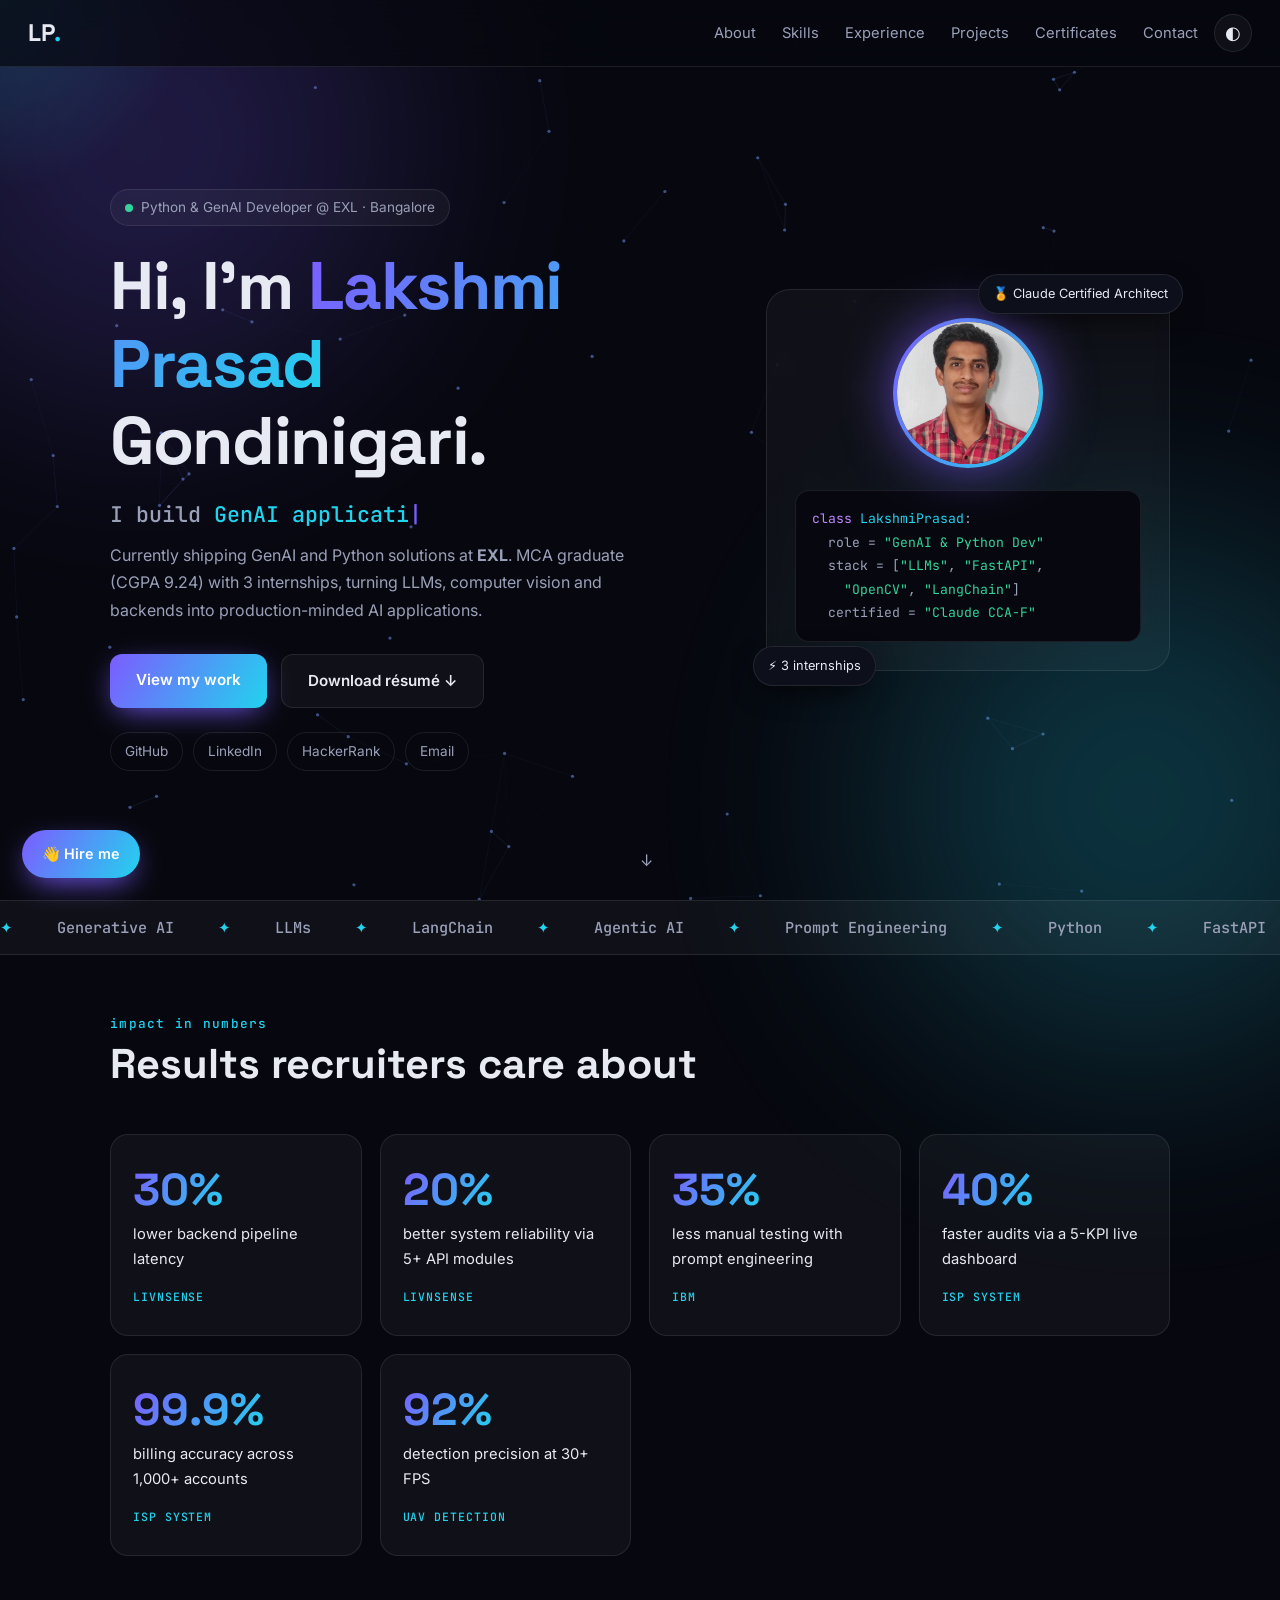
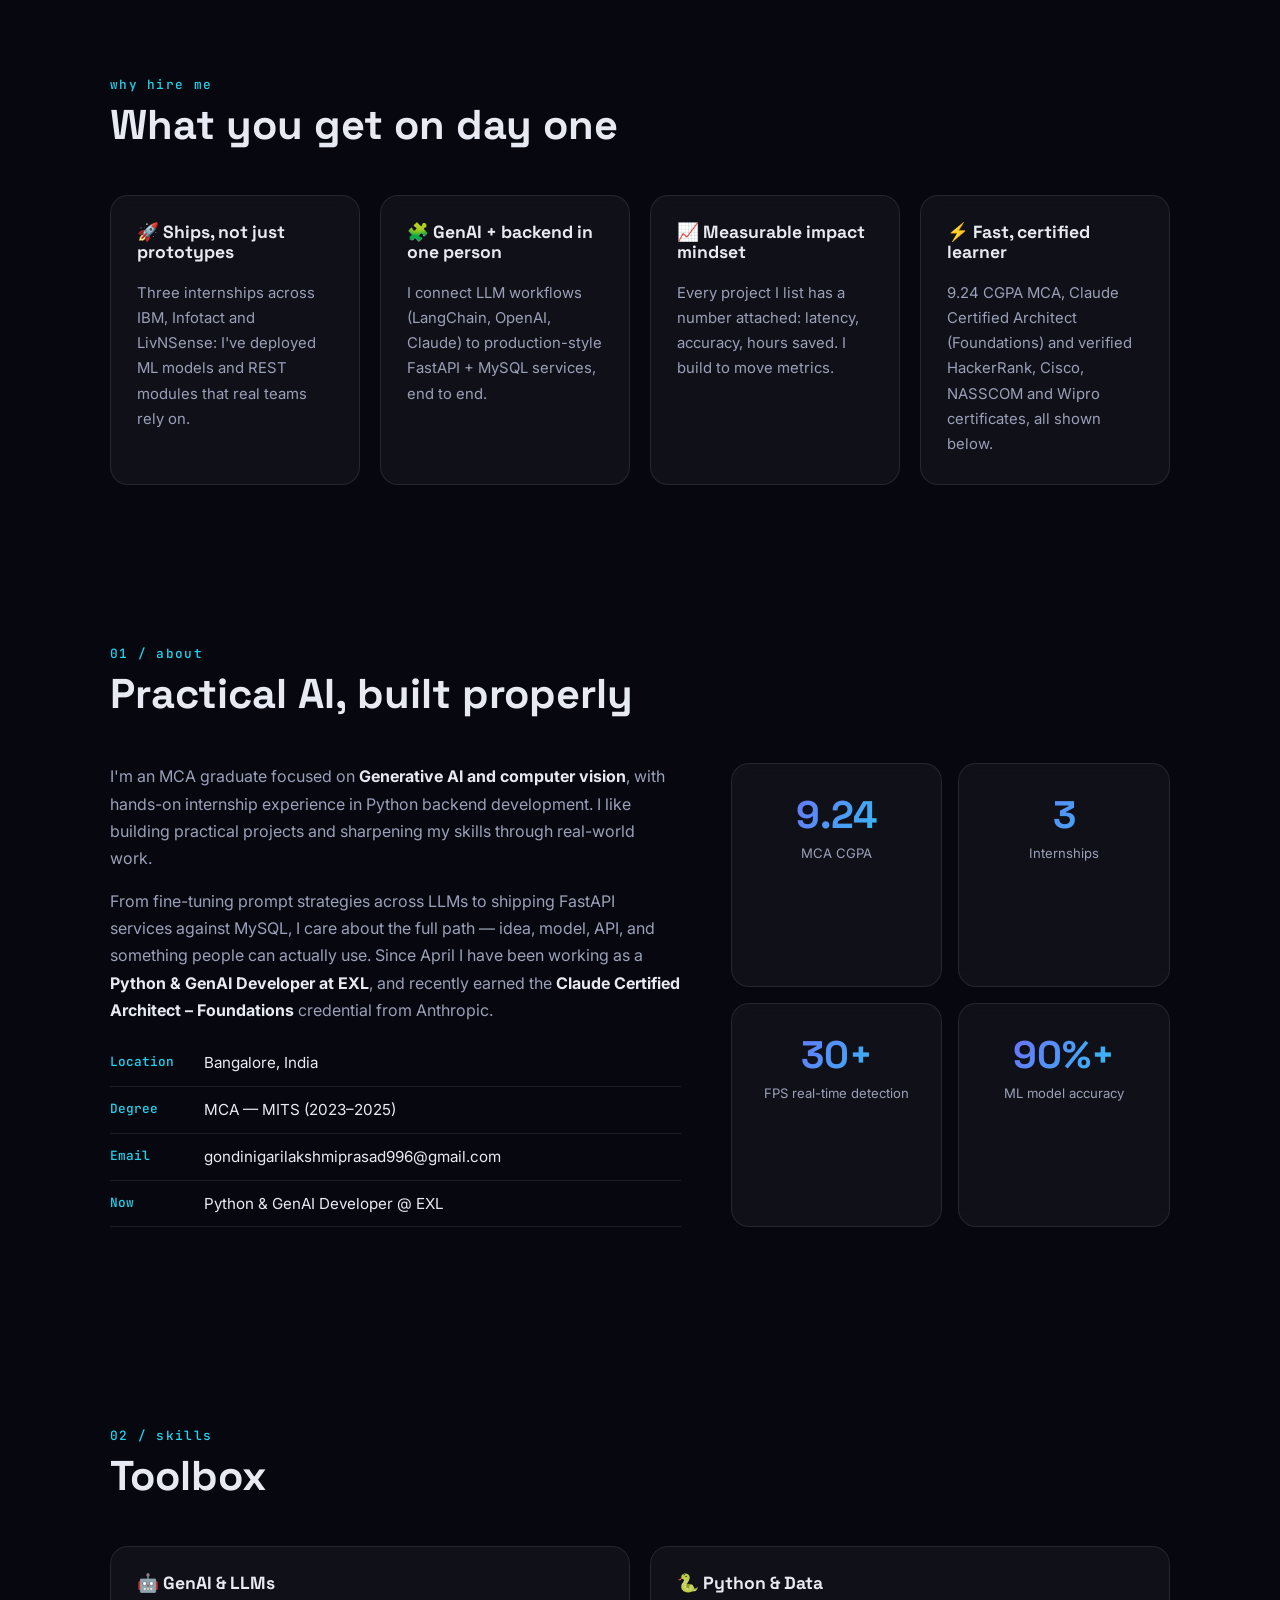
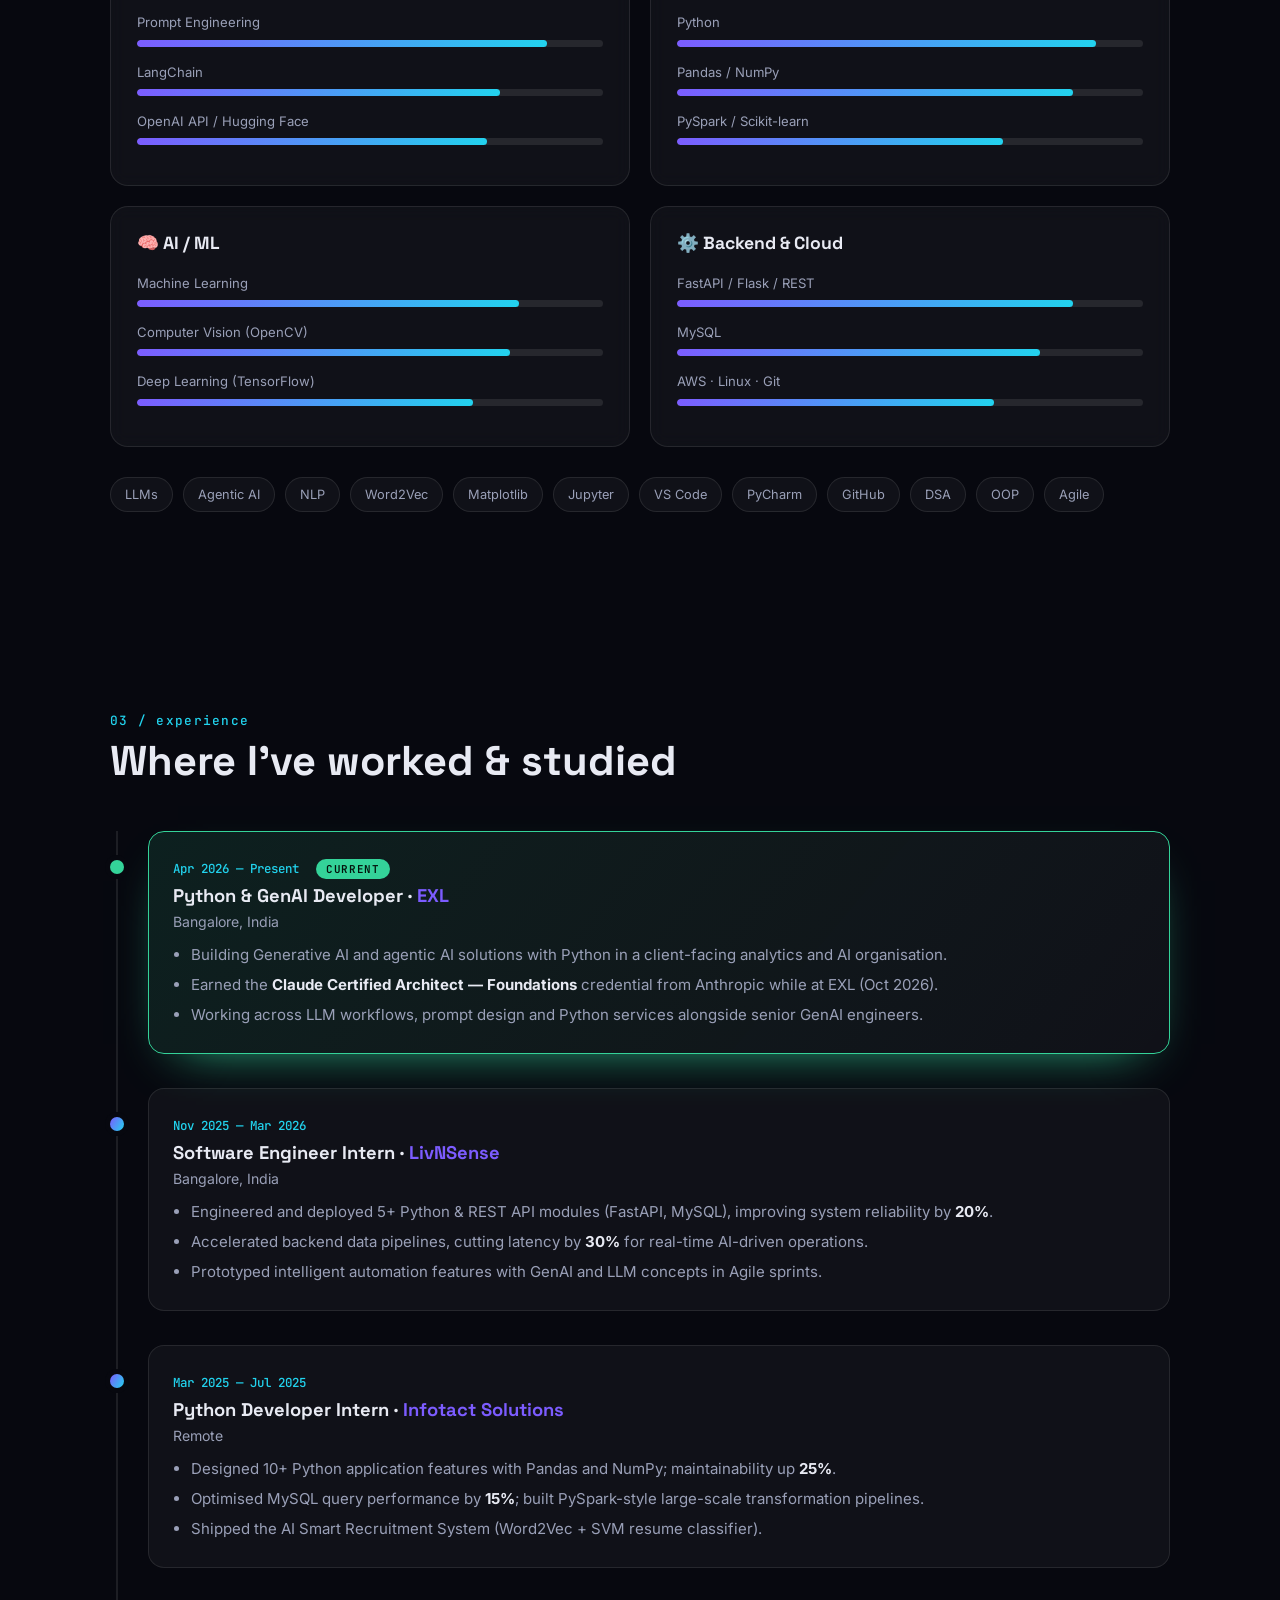
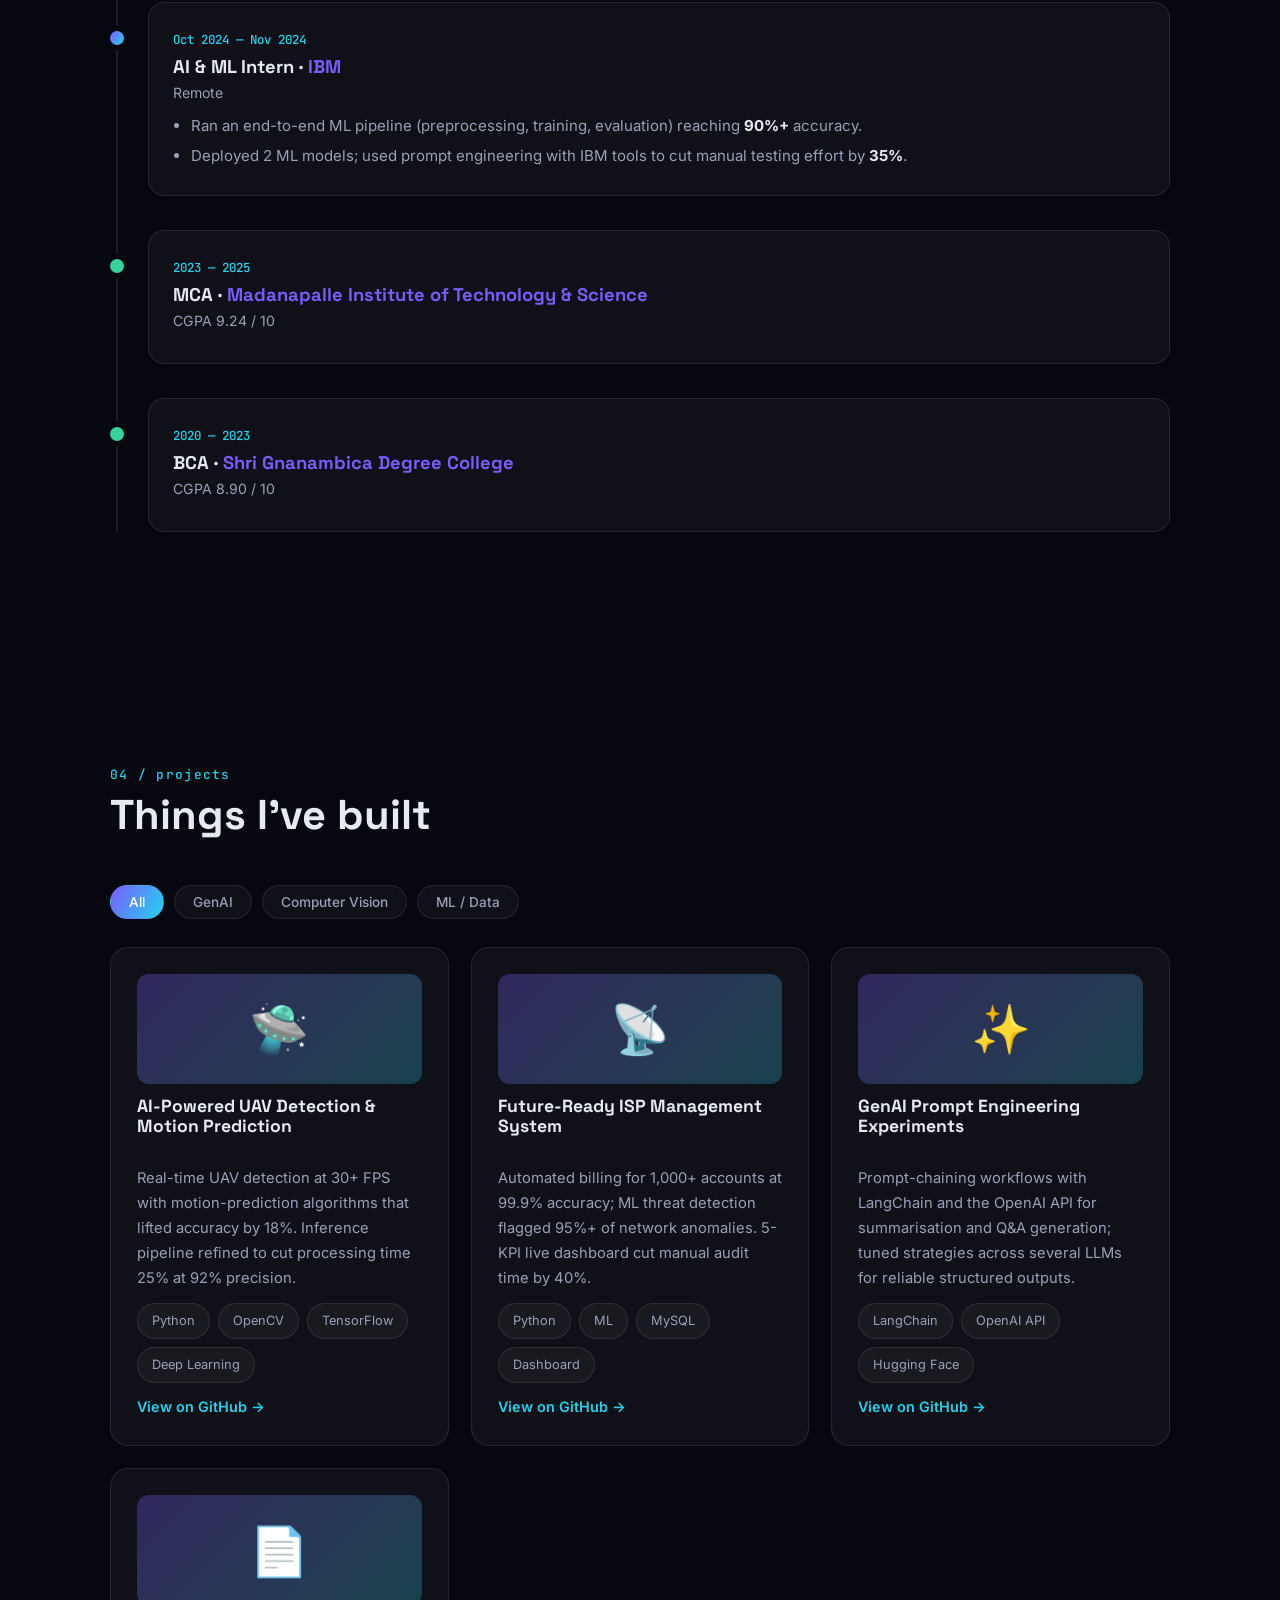
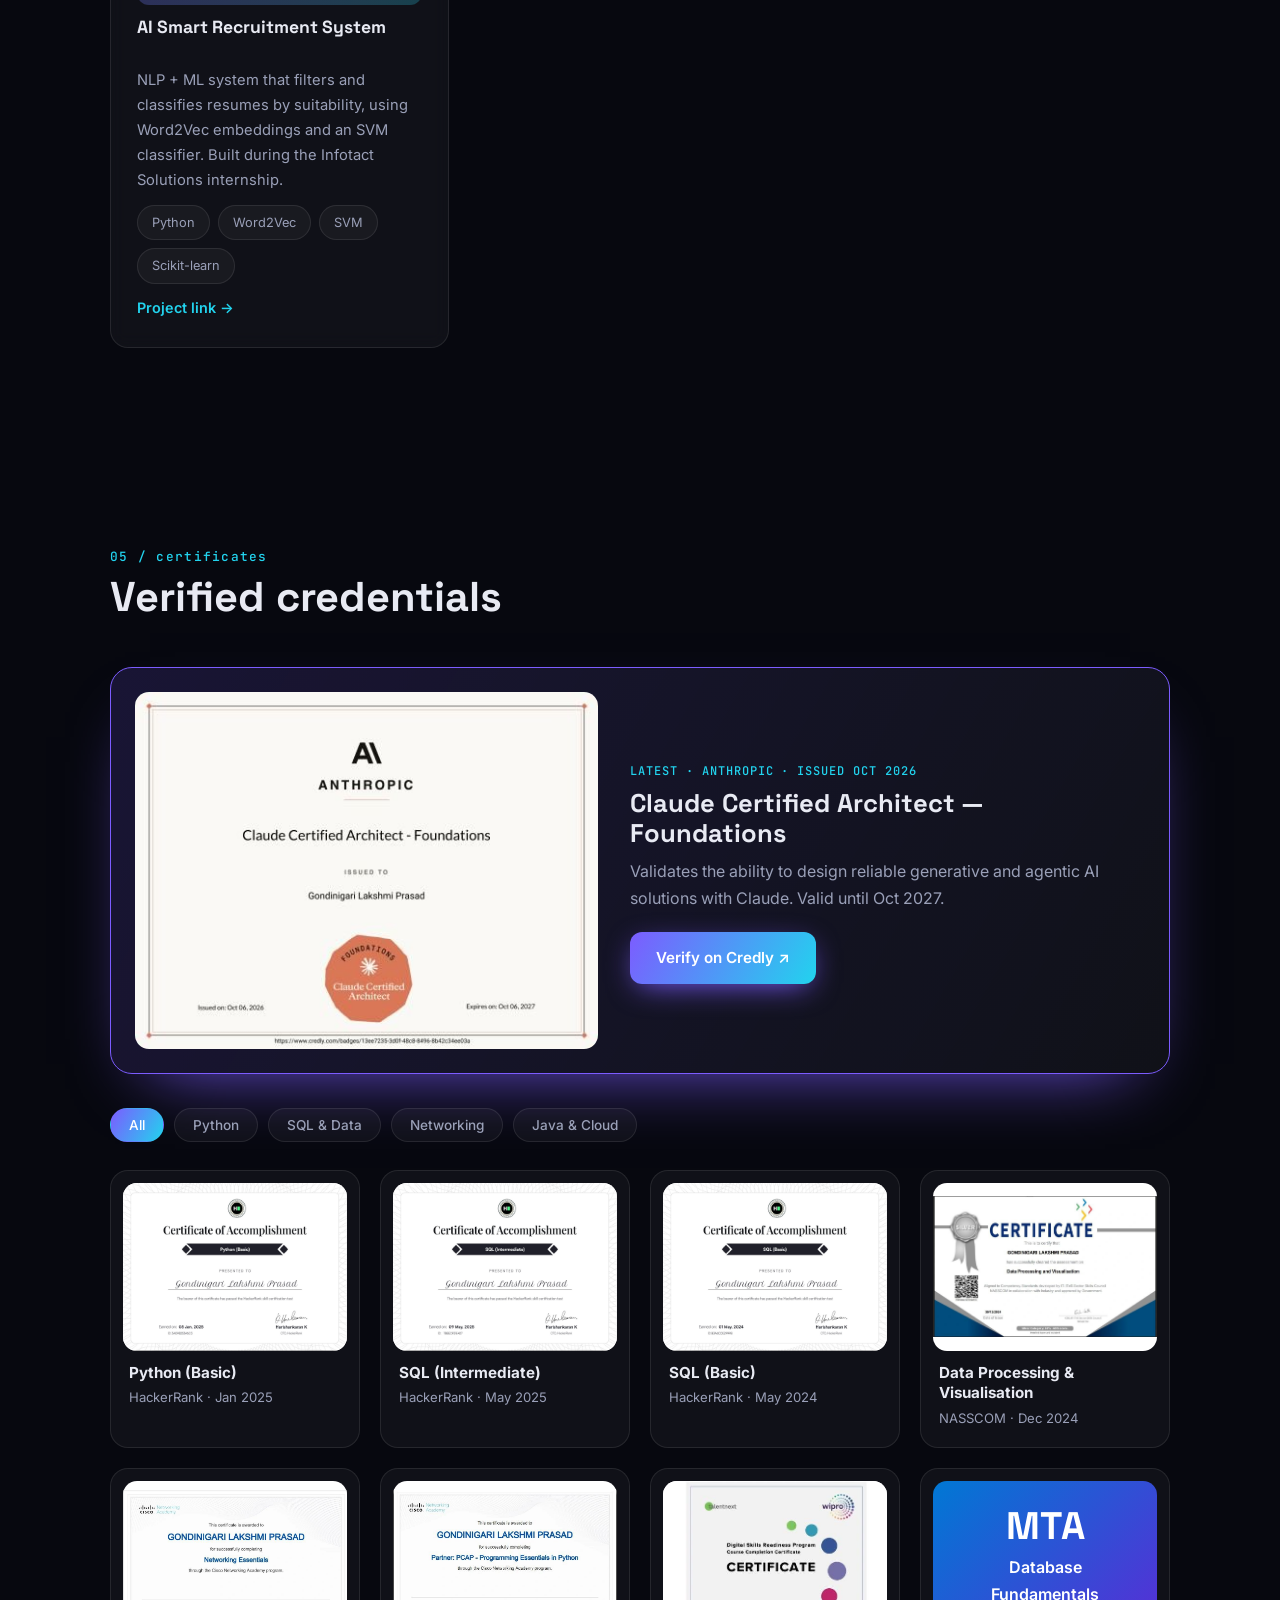
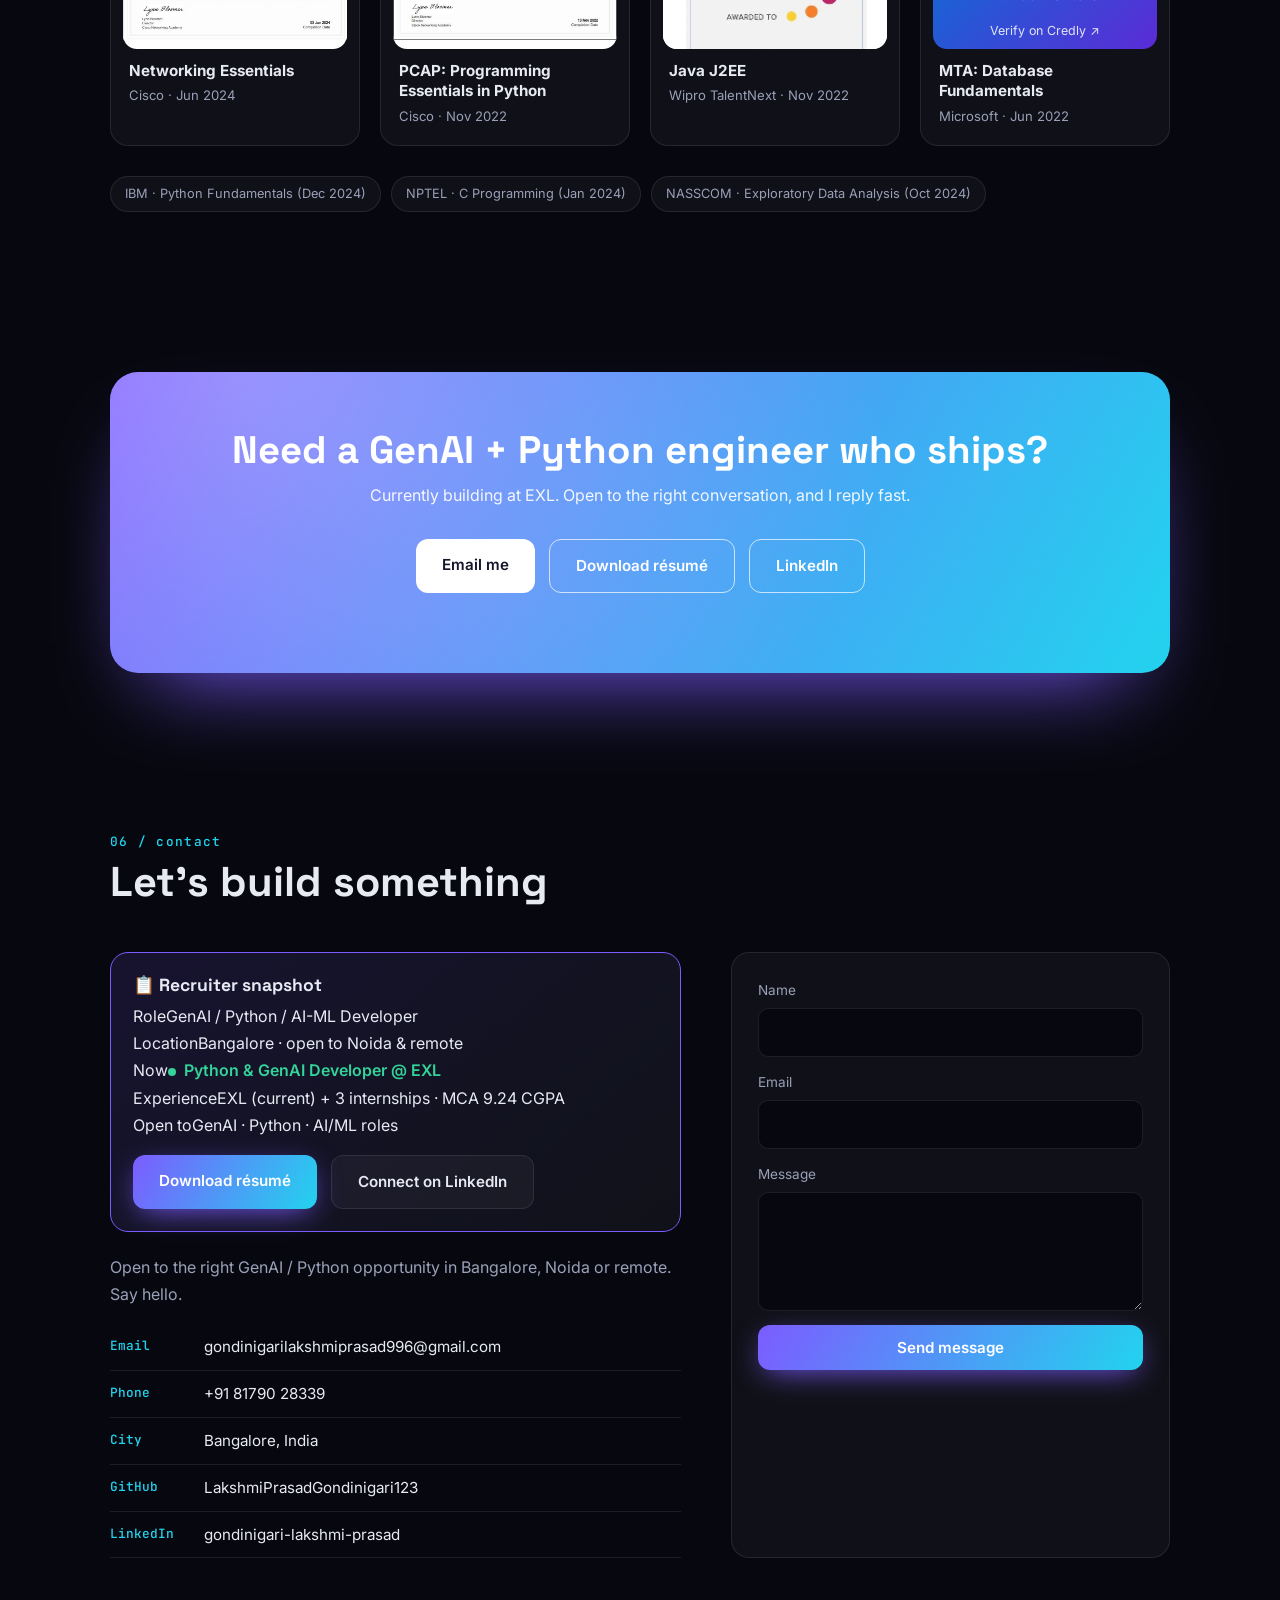
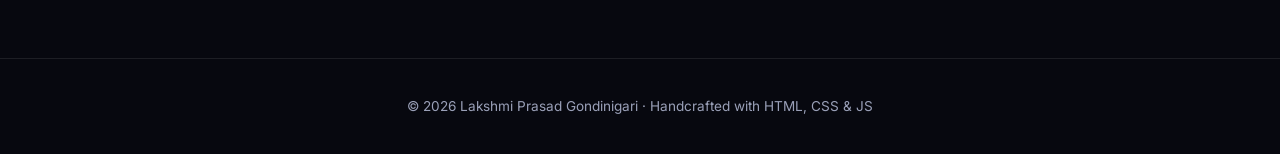
==== commit 80267470: "Cache-bust stylesheet and script so browsers load the restored version Co-Authored-By: Claude Sonnet" ====
--- a/index.html
+++ b/index.html
@@ -13,7 +13,7 @@
 <link rel="preconnect" href="https://fonts.googleapis.com">
 <link rel="preconnect" href="https://fonts.gstatic.com" crossorigin>
 <link href="https://fonts.googleapis.com/css2?family=Space+Grotesk:wght@400;500;600;700&family=Inter:wght@400;500;600&family=JetBrains+Mono:wght@400;500&display=swap" rel="stylesheet">
-<link rel="stylesheet" href="style.css">
+<link rel="stylesheet" href="style.css?v=old2">
 </head>
 <body>
 <div class="progress" id="progress"></div>
@@ -357,6 +357,6 @@
 <footer>© <span id="yr"></span> Lakshmi Prasad Gondinigari · Handcrafted with HTML, CSS &amp; JS</footer>
 <a class="hire" href="#contact">👋 Hire me</a>
 <button class="top" id="top" aria-label="Back to top">↑</button>
-<script src="script.js"></script>
+<script src="script.js?v=old2"></script>
 </body>
 </html>
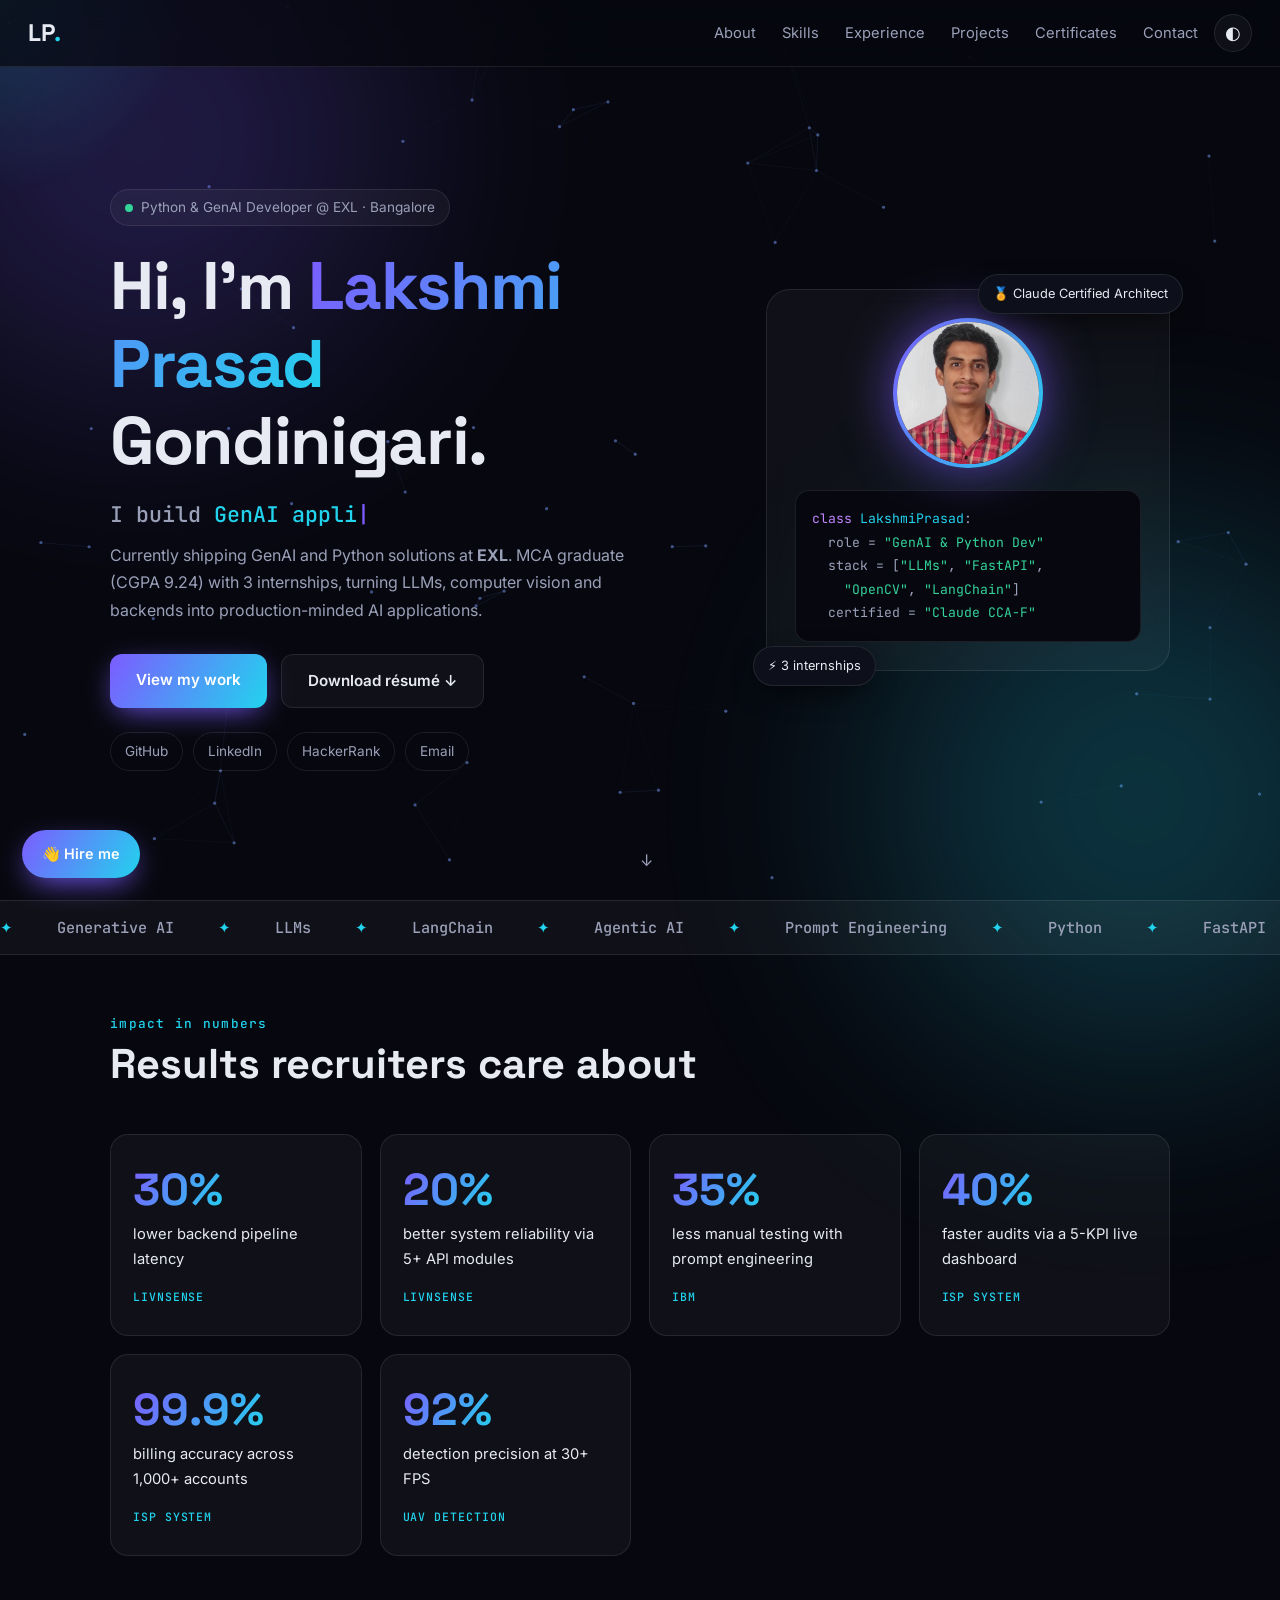
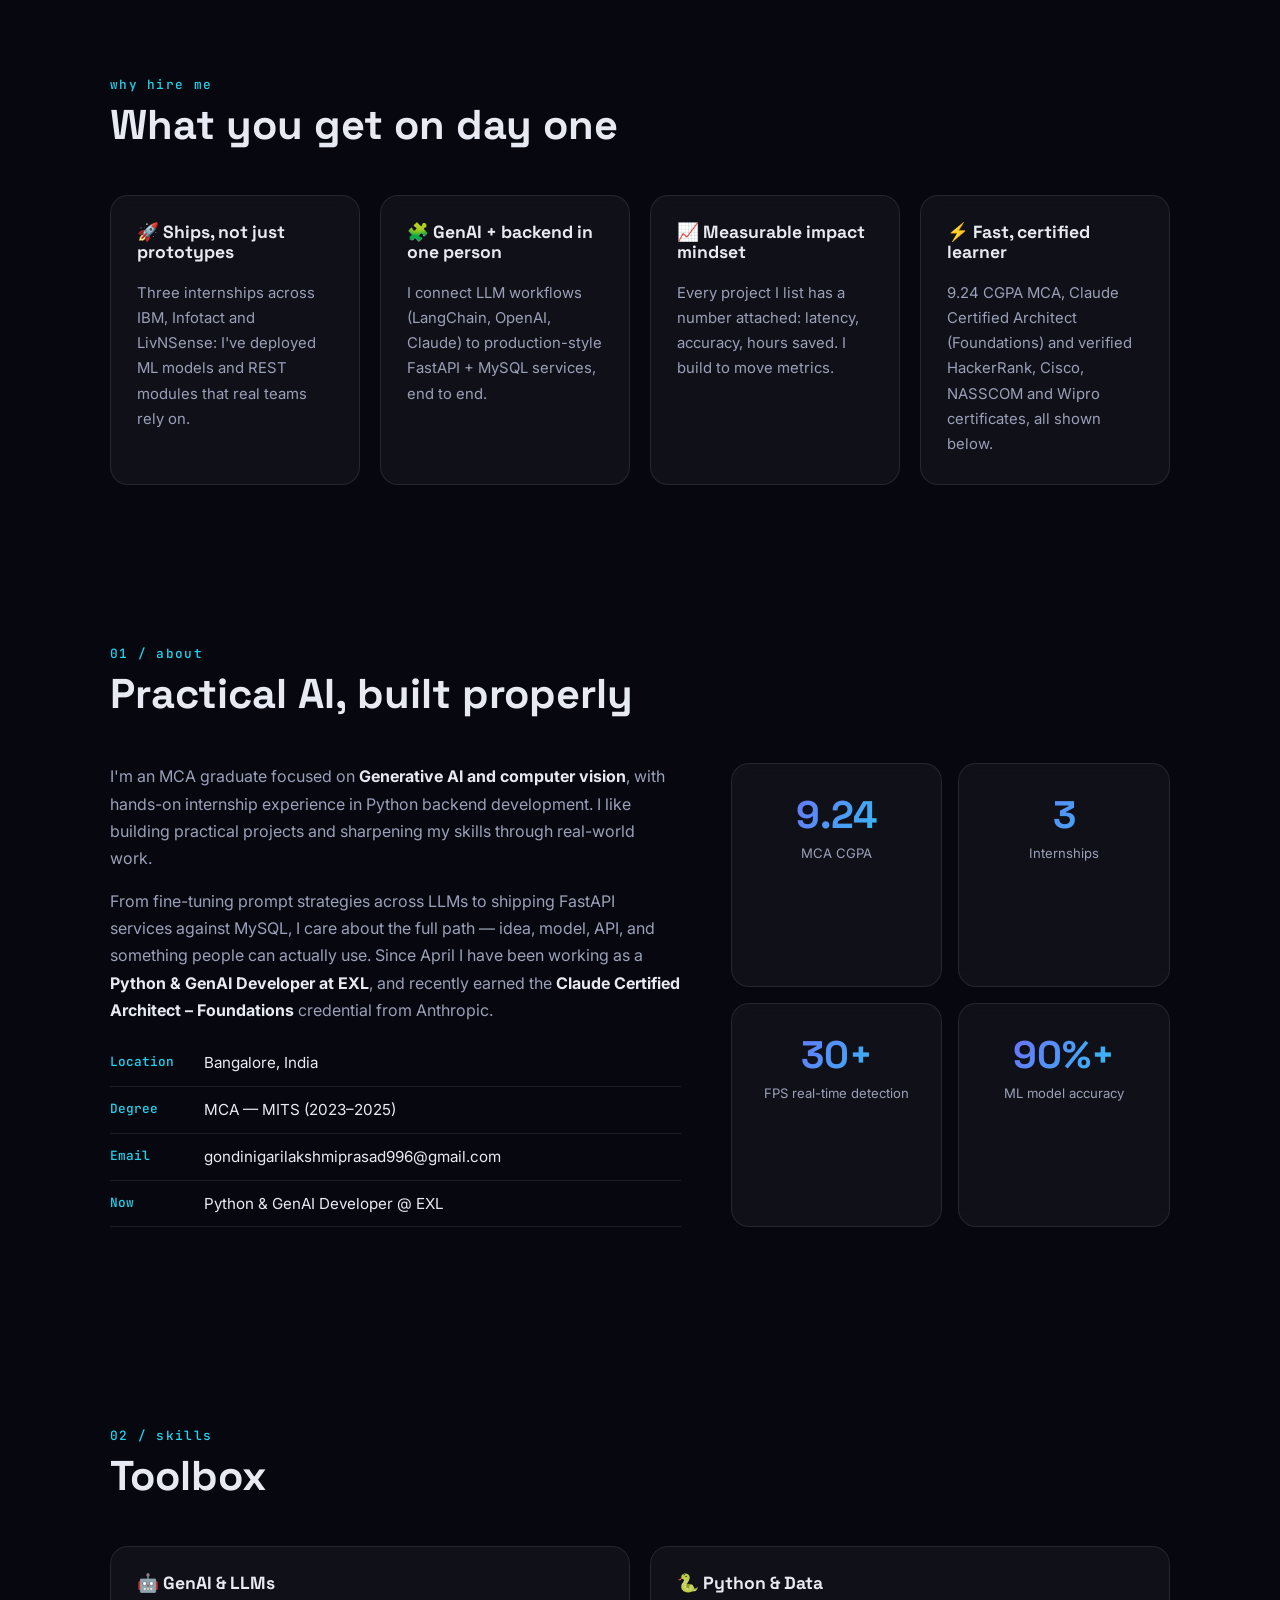
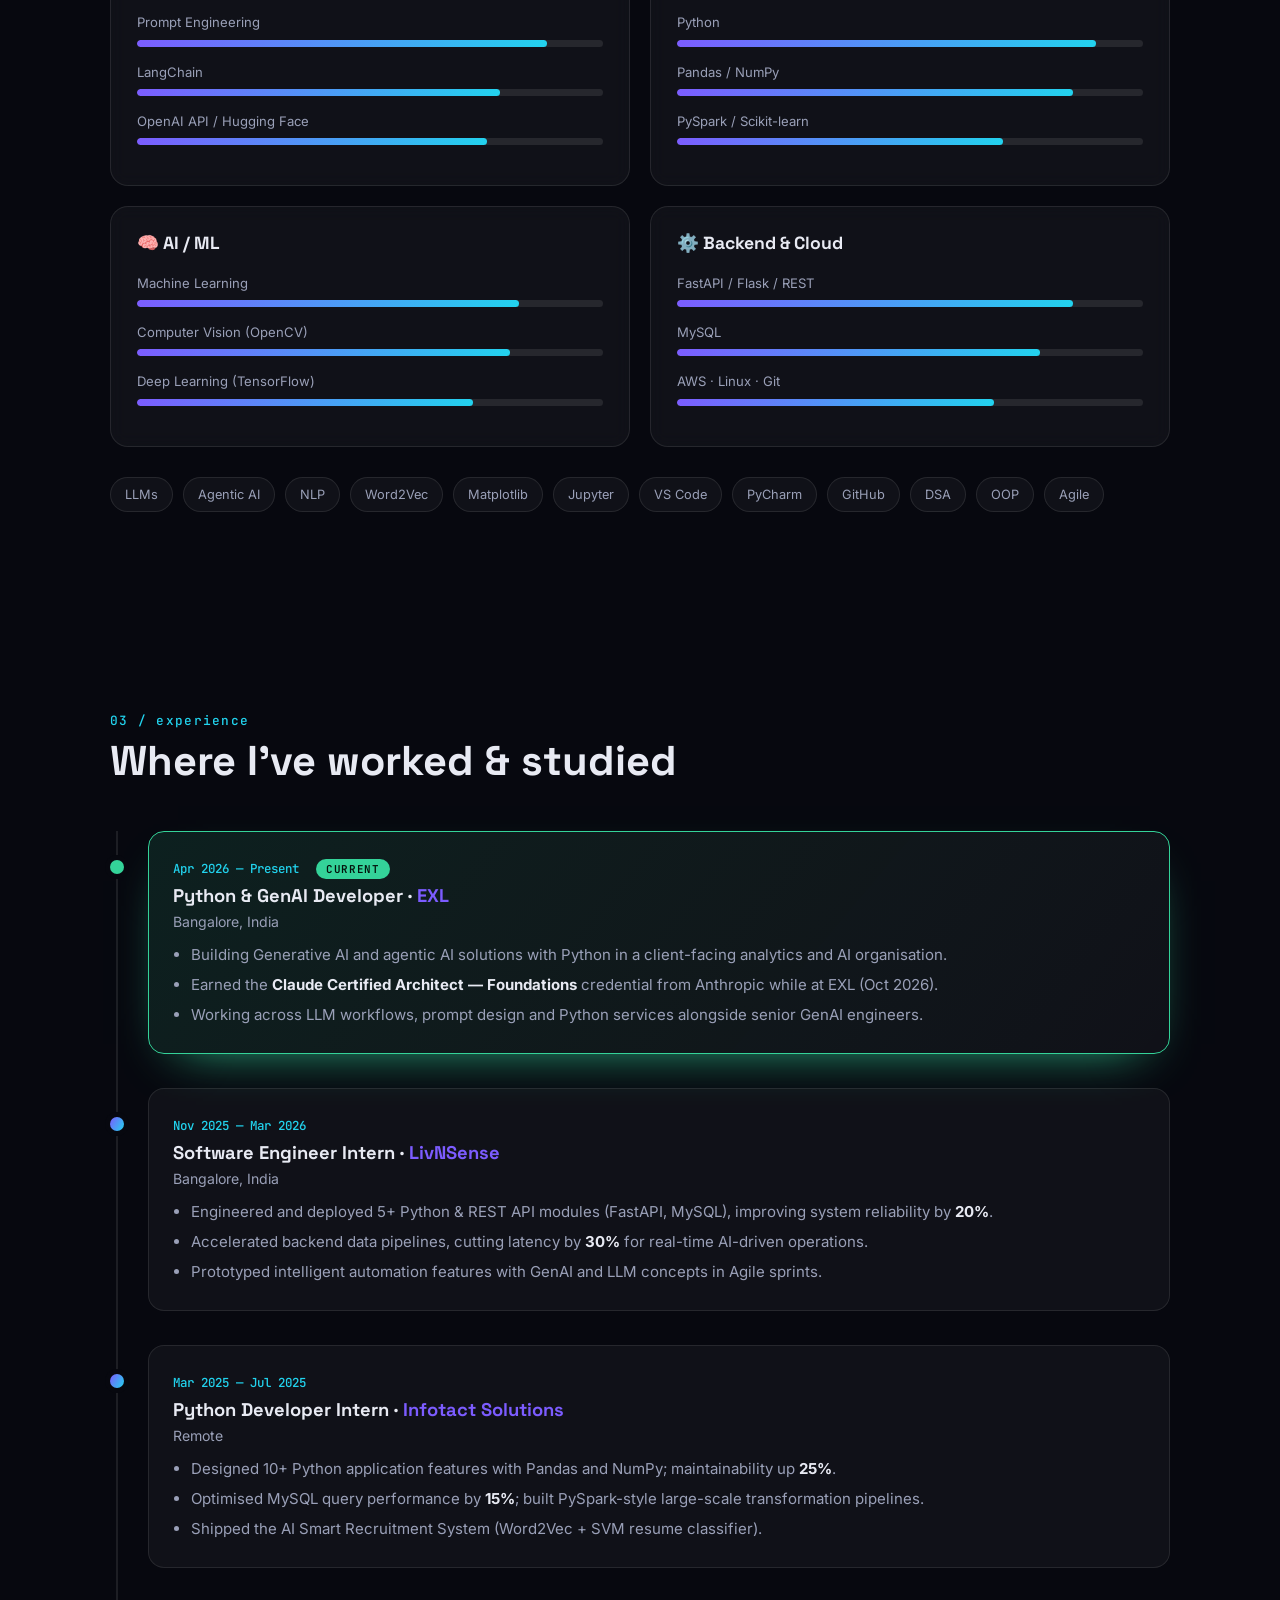
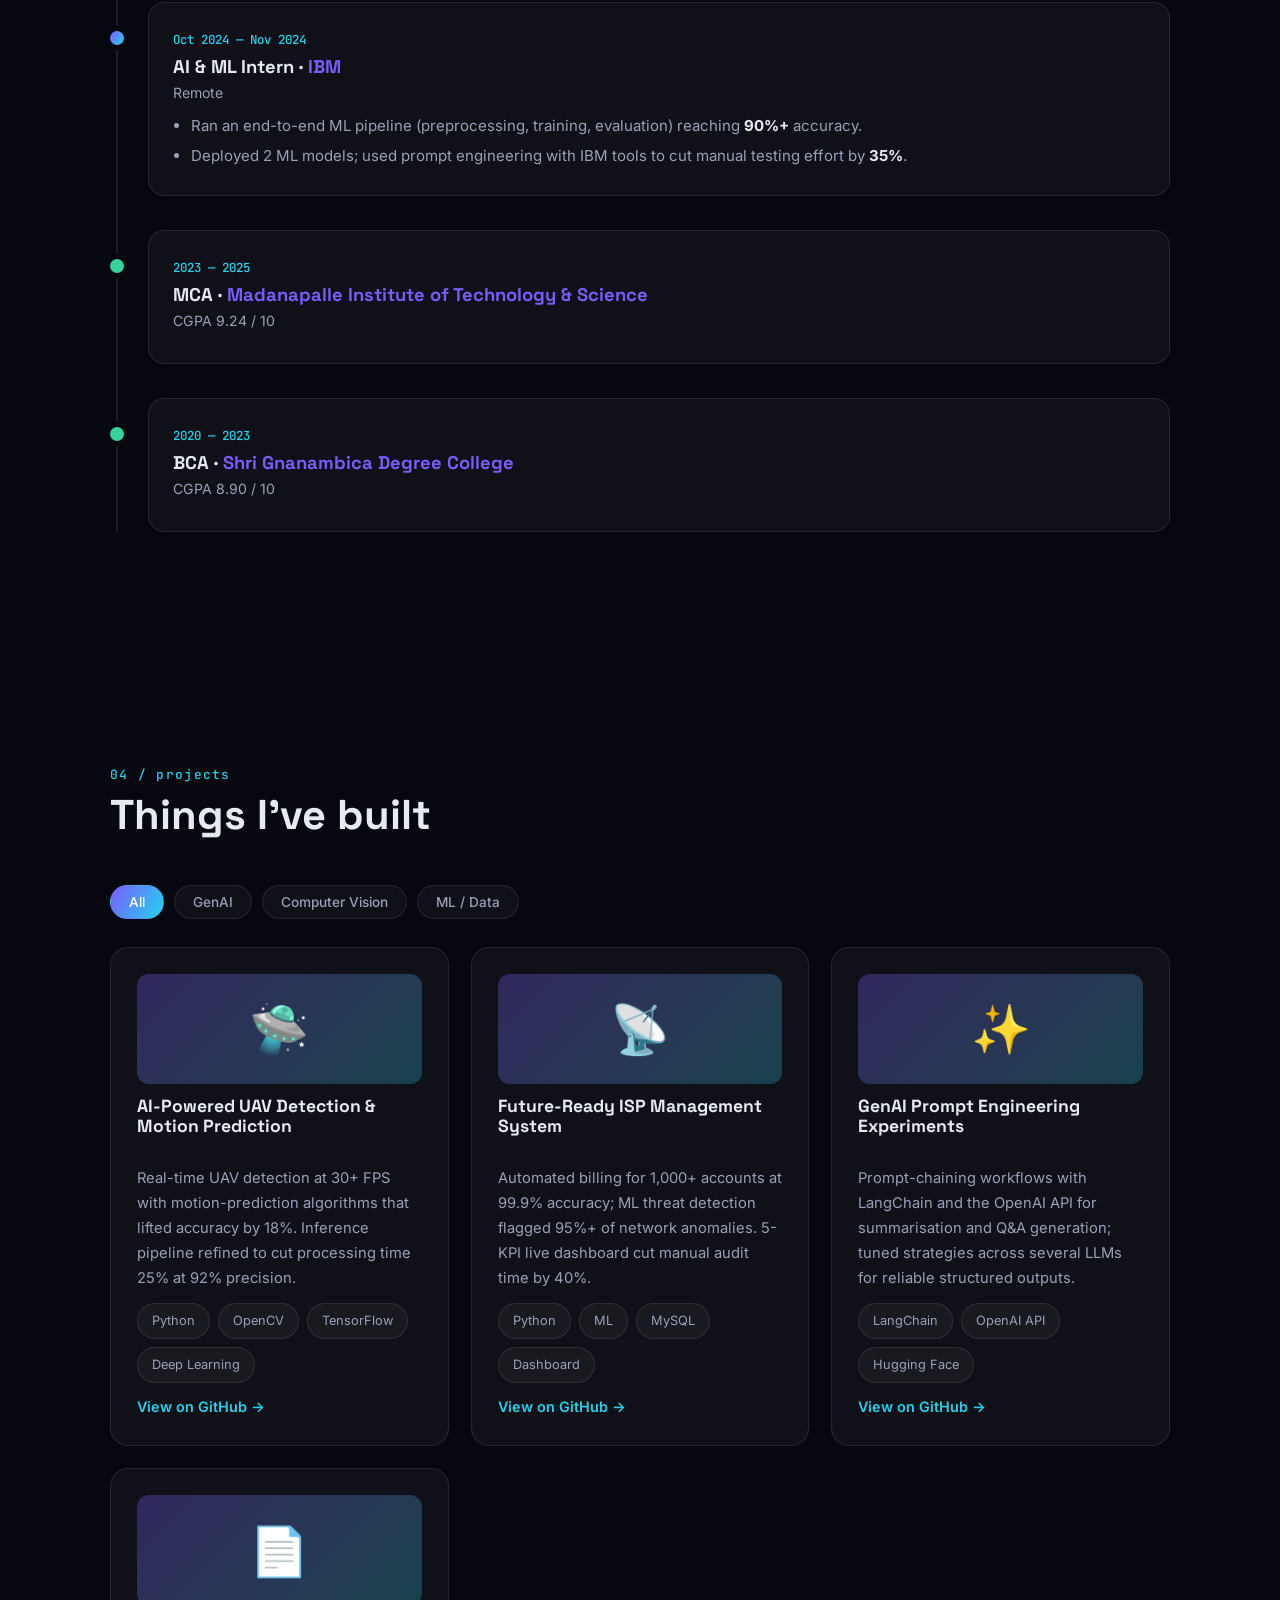
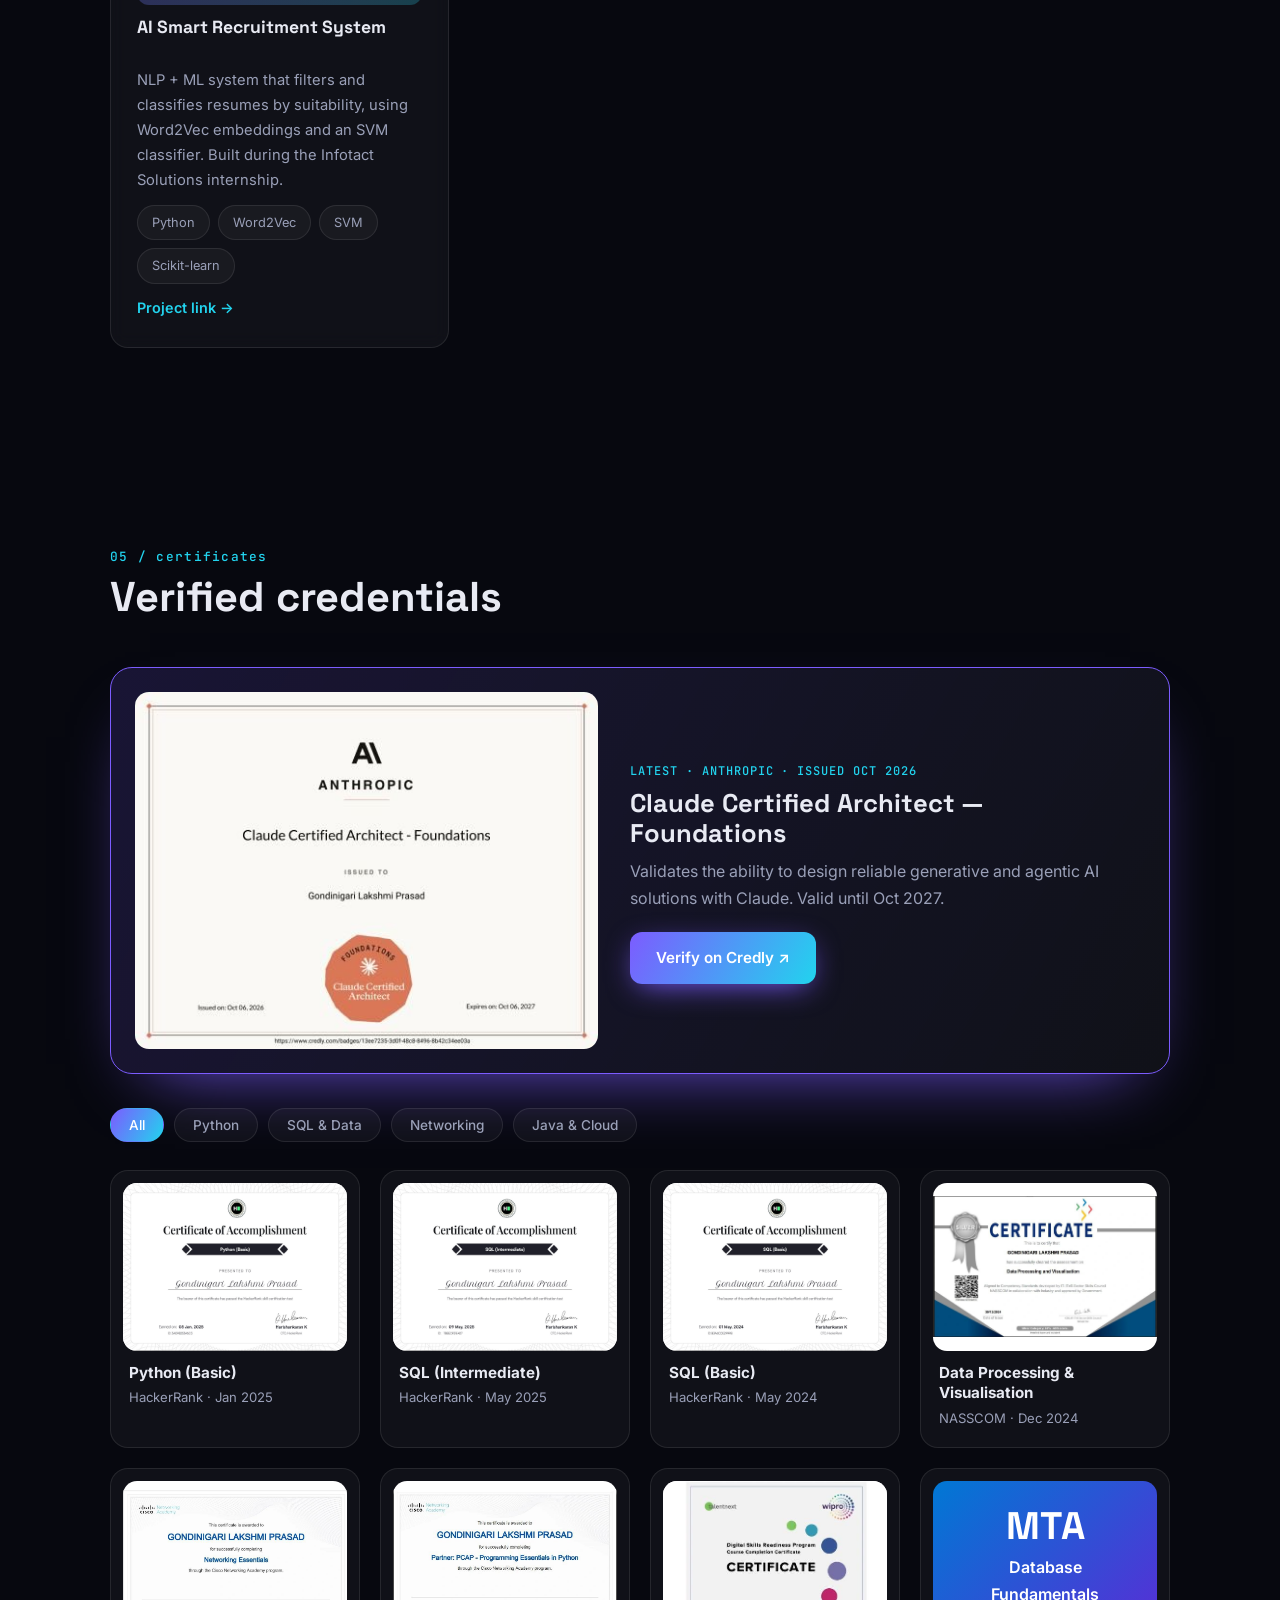
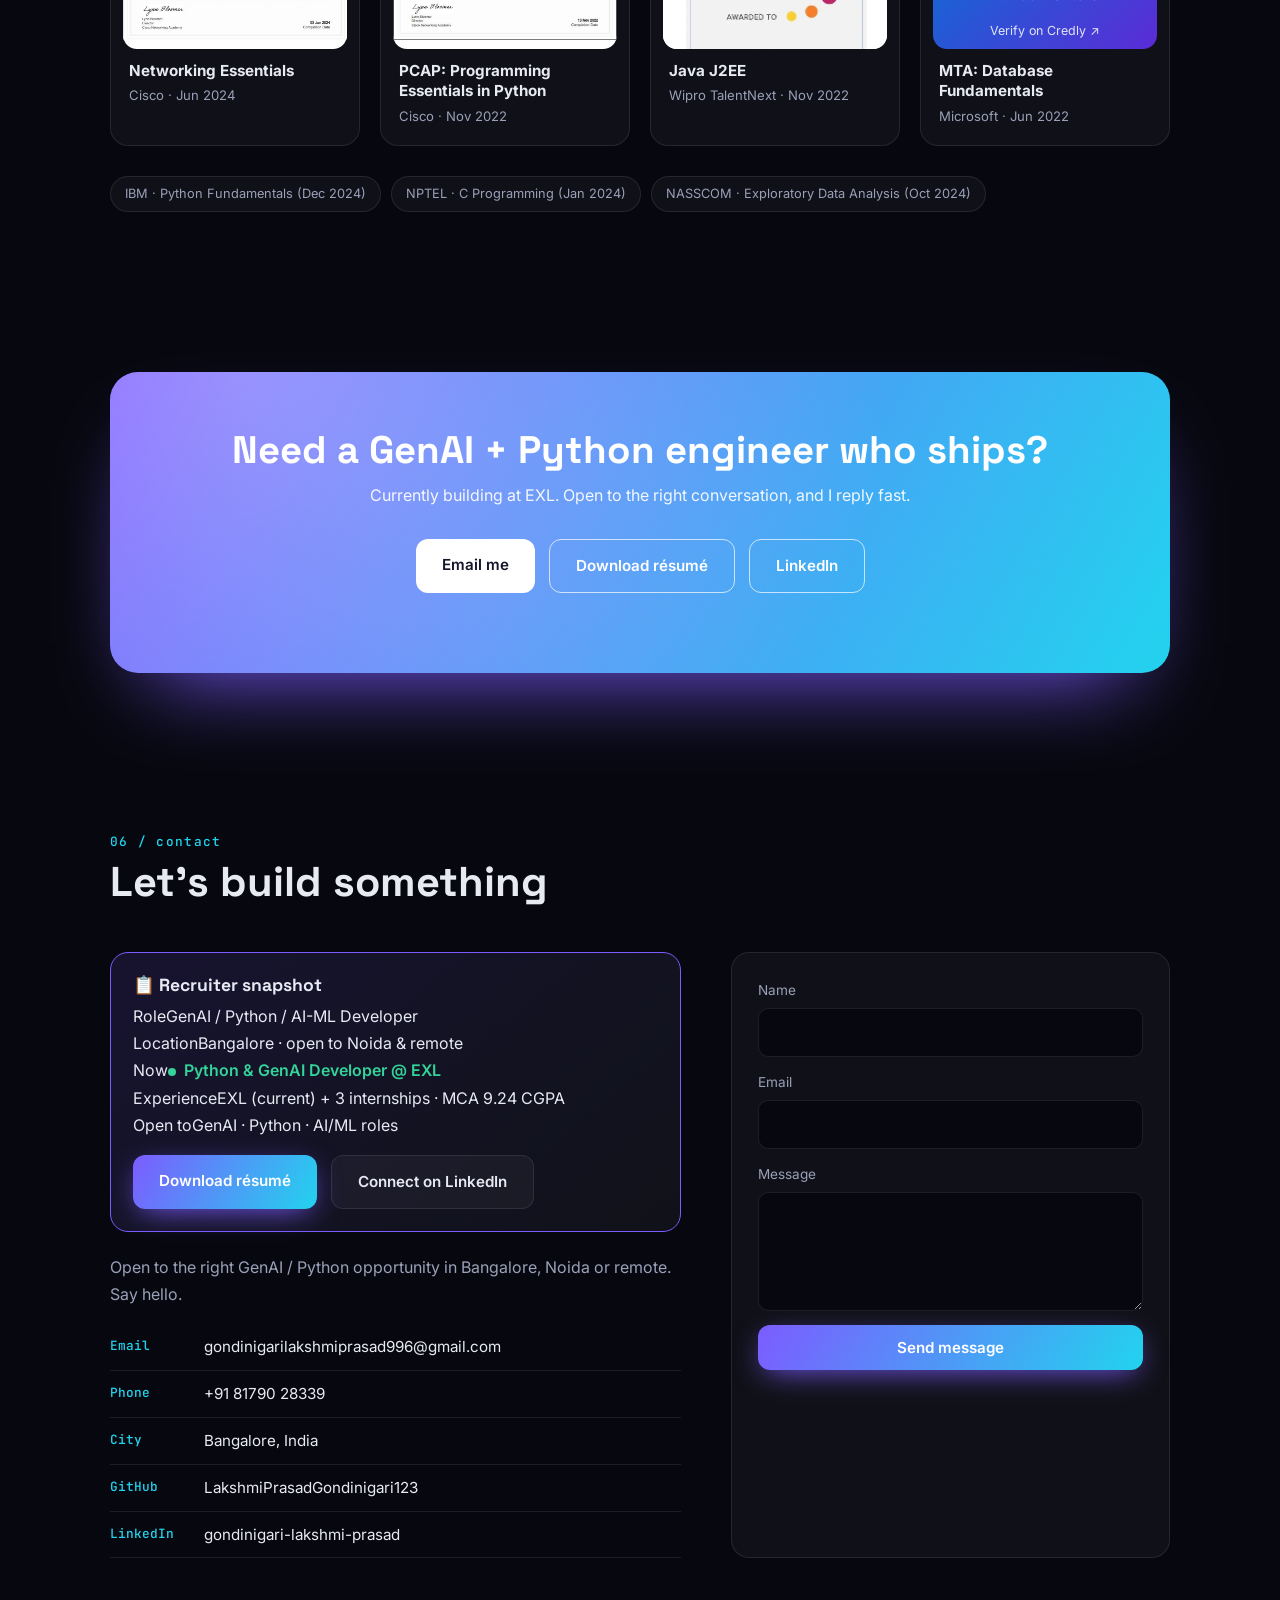
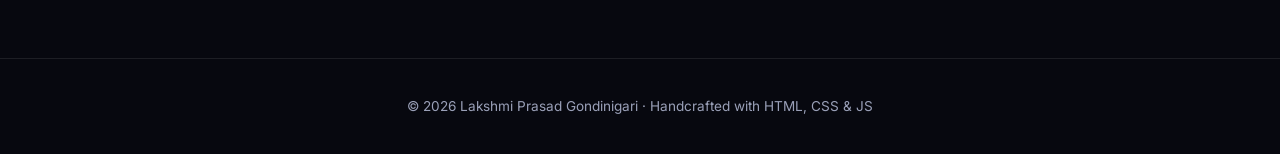
==== commit e410ddec: "Reliable email buttons: copy address + Gmail fallback when no mail app opens Co-Authored-By: Claude " ====
--- a/index.html
+++ b/index.html
@@ -13,7 +13,7 @@
 <link rel="preconnect" href="https://fonts.googleapis.com">
 <link rel="preconnect" href="https://fonts.gstatic.com" crossorigin>
 <link href="https://fonts.googleapis.com/css2?family=Space+Grotesk:wght@400;500;600;700&family=Inter:wght@400;500;600&family=JetBrains+Mono:wght@400;500&display=swap" rel="stylesheet">
-<link rel="stylesheet" href="style.css?v=old2">
+<link rel="stylesheet" href="style.css?v=old3">
 </head>
 <body>
 <div class="progress" id="progress"></div>
@@ -357,6 +357,6 @@
 <footer>© <span id="yr"></span> Lakshmi Prasad Gondinigari · Handcrafted with HTML, CSS &amp; JS</footer>
 <a class="hire" href="#contact">👋 Hire me</a>
 <button class="top" id="top" aria-label="Back to top">↑</button>
-<script src="script.js?v=old2"></script>
+<script src="script.js?v=old3"></script>
 </body>
 </html>
--- a/style.css
+++ b/style.css
@@ -206,3 +206,11 @@
 .spot{position:fixed;width:420px;height:420px;border-radius:50%;pointer-events:none;z-index:0;left:0;top:0;
   background:radial-gradient(circle,color-mix(in srgb,var(--b) 18%,transparent),transparent 65%);transform:translate(-50%,-50%);transition:opacity .3s}
 @media(max-width:860px){.cert-hero{grid-template-columns:1fr}}
+
+/* mail fallback toast */
+.mail-toast{position:fixed;left:50%;bottom:24px;transform:translate(-50%,30px);z-index:300;display:flex;gap:14px;align-items:center;flex-wrap:wrap;justify-content:center;
+  max-width:min(560px,calc(100vw - 24px));padding:14px 20px;border-radius:16px;background:#12152a;color:#eceef7;border:1px solid rgba(255,255,255,.18);
+  box-shadow:0 20px 60px -20px #000;opacity:0;pointer-events:none;transition:.35s;font-size:.9rem}
+.mail-toast.show{opacity:1;transform:translate(-50%,0);pointer-events:auto}
+.mail-toast b{color:#34d399}.mail-toast span{color:#9aa1ba;font-family:'JetBrains Mono',monospace;font-size:.8rem;word-break:break-all}
+.mail-toast a{background:linear-gradient(120deg,#7c5cff,#22d3ee);color:#fff;font-weight:600;padding:8px 14px;border-radius:99px;white-space:nowrap}
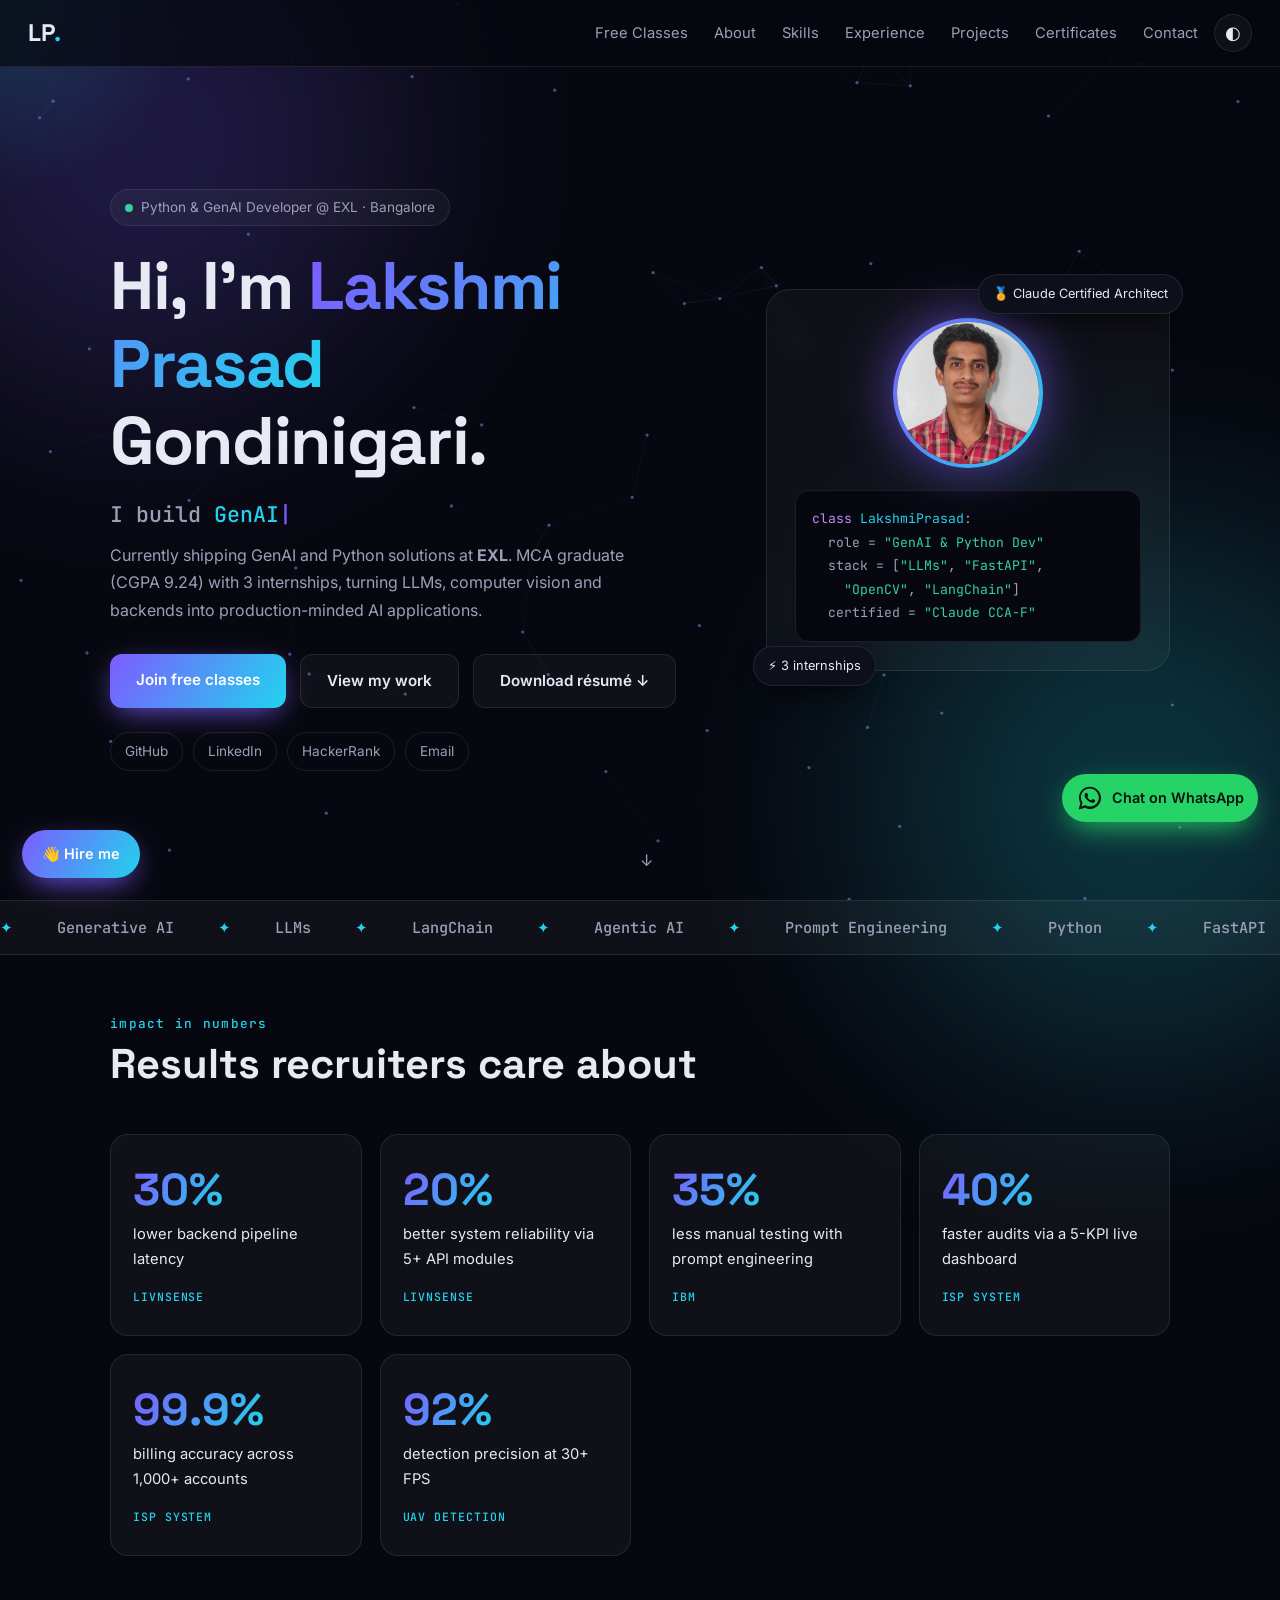
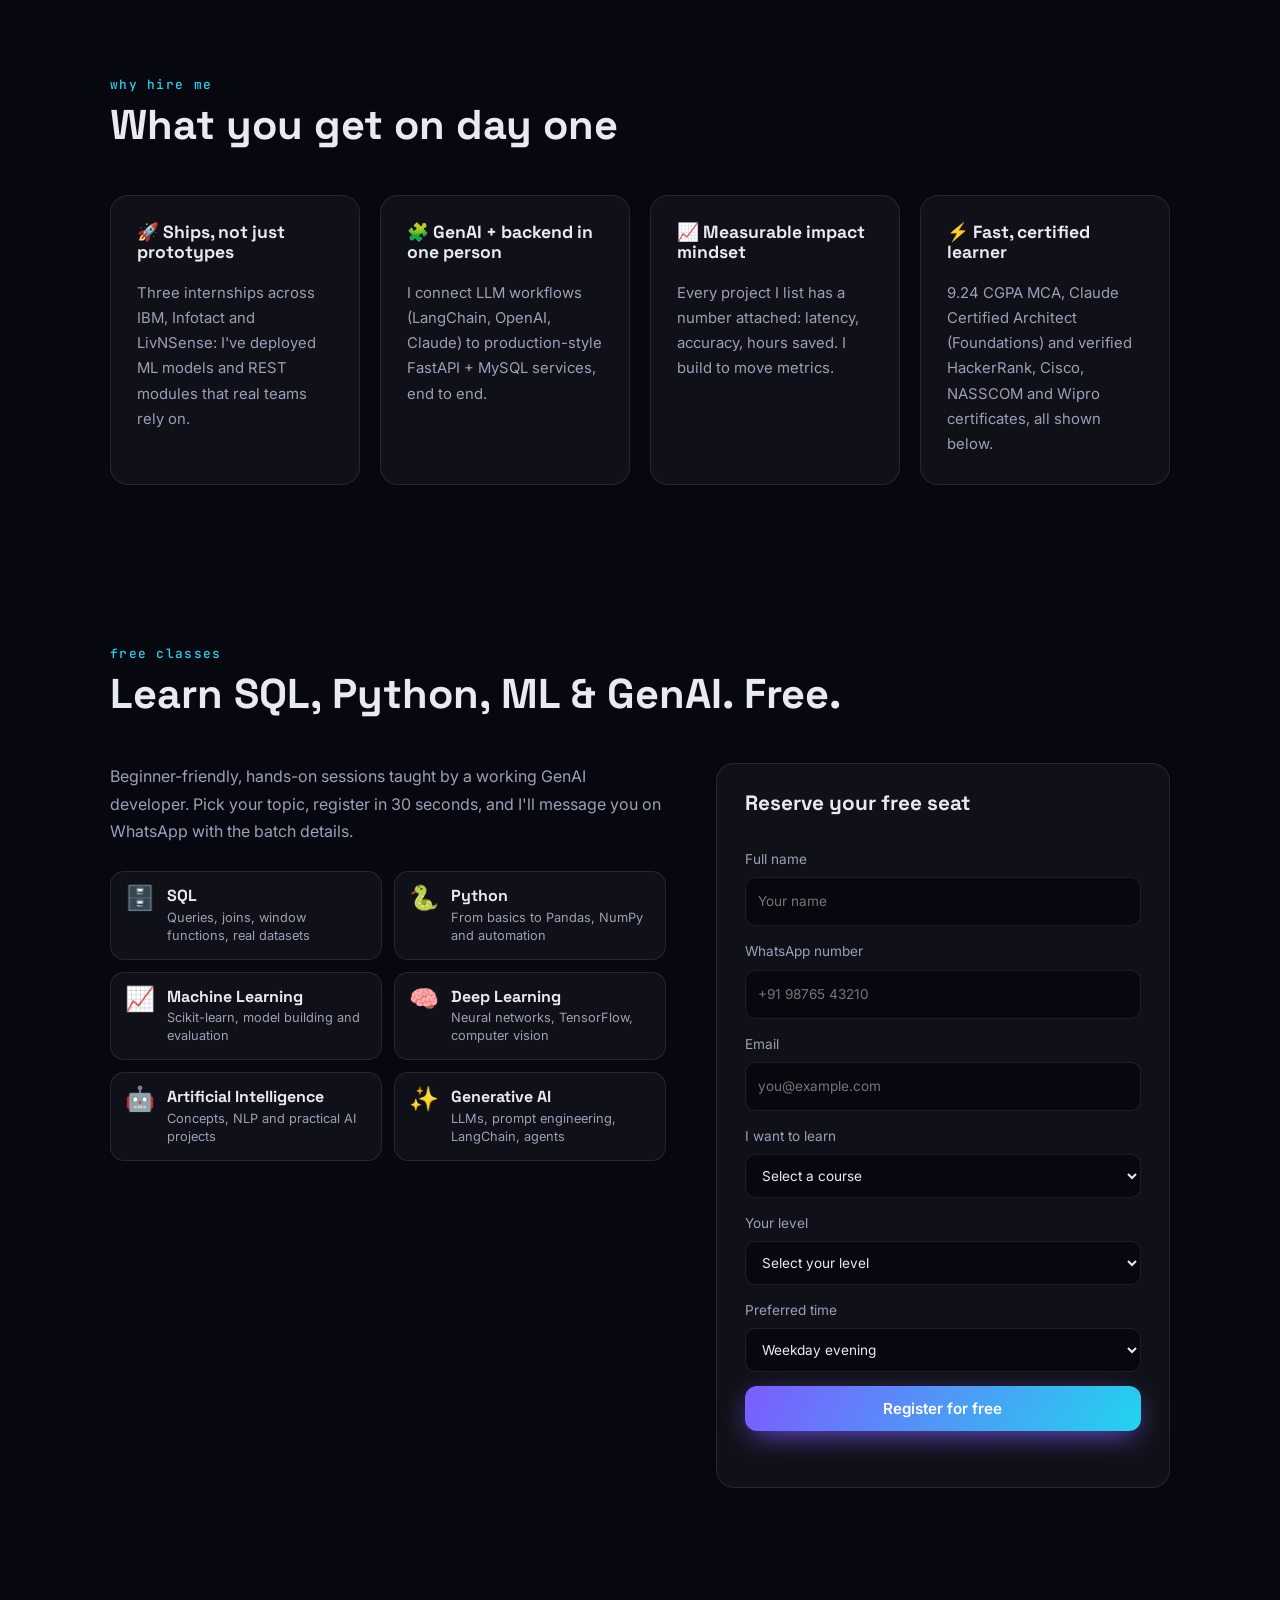
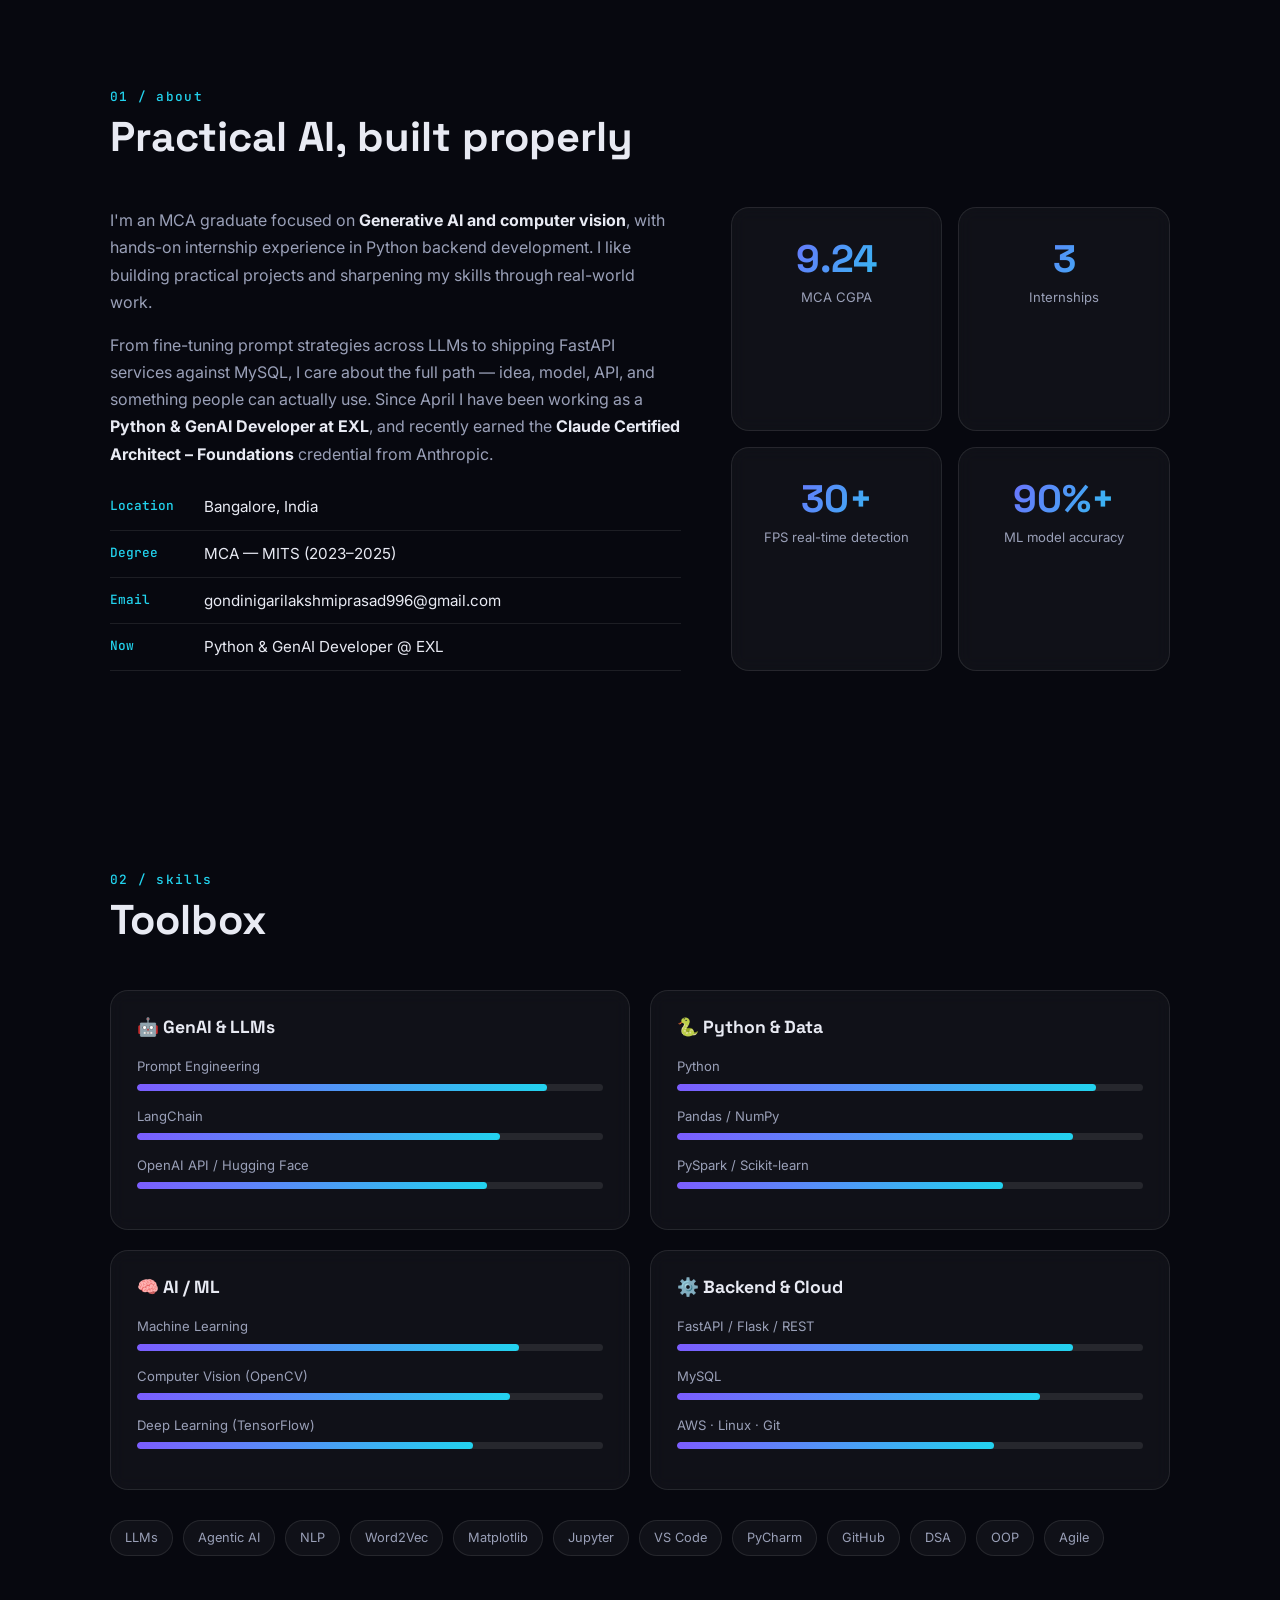
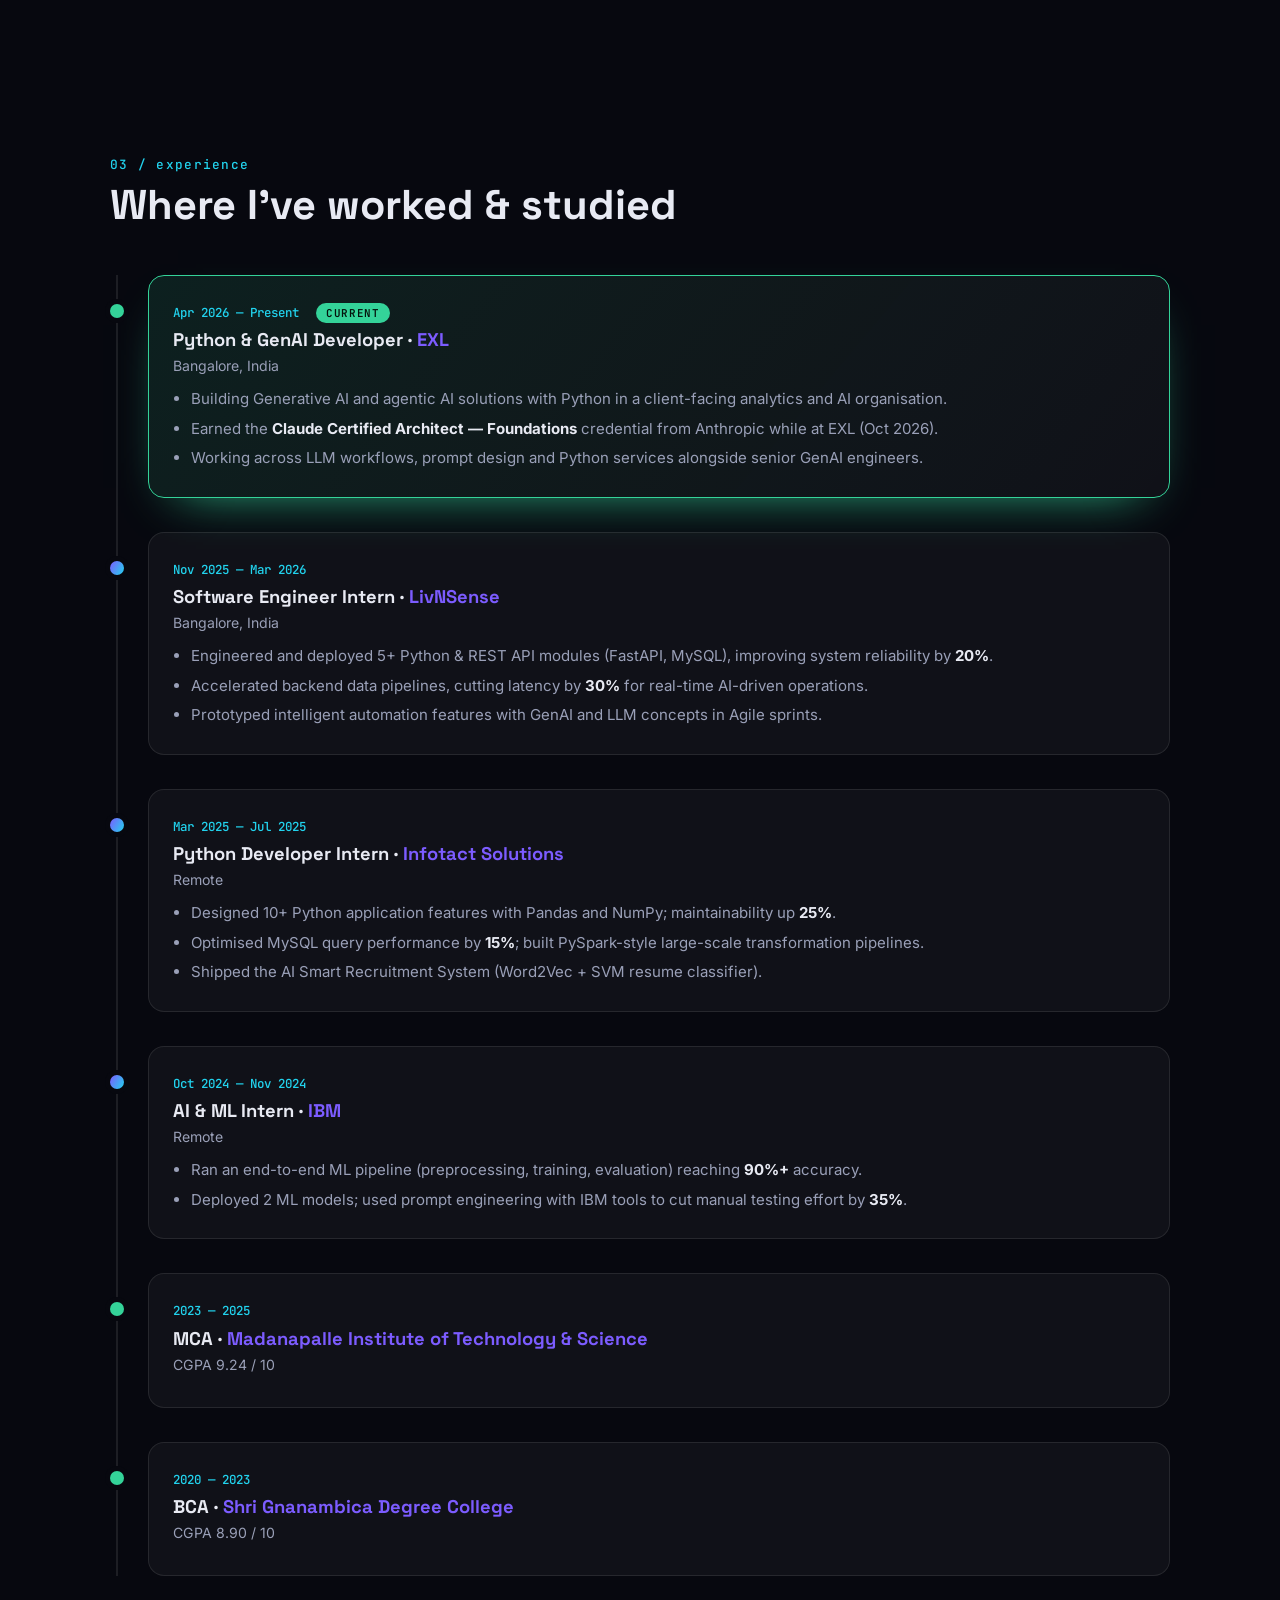
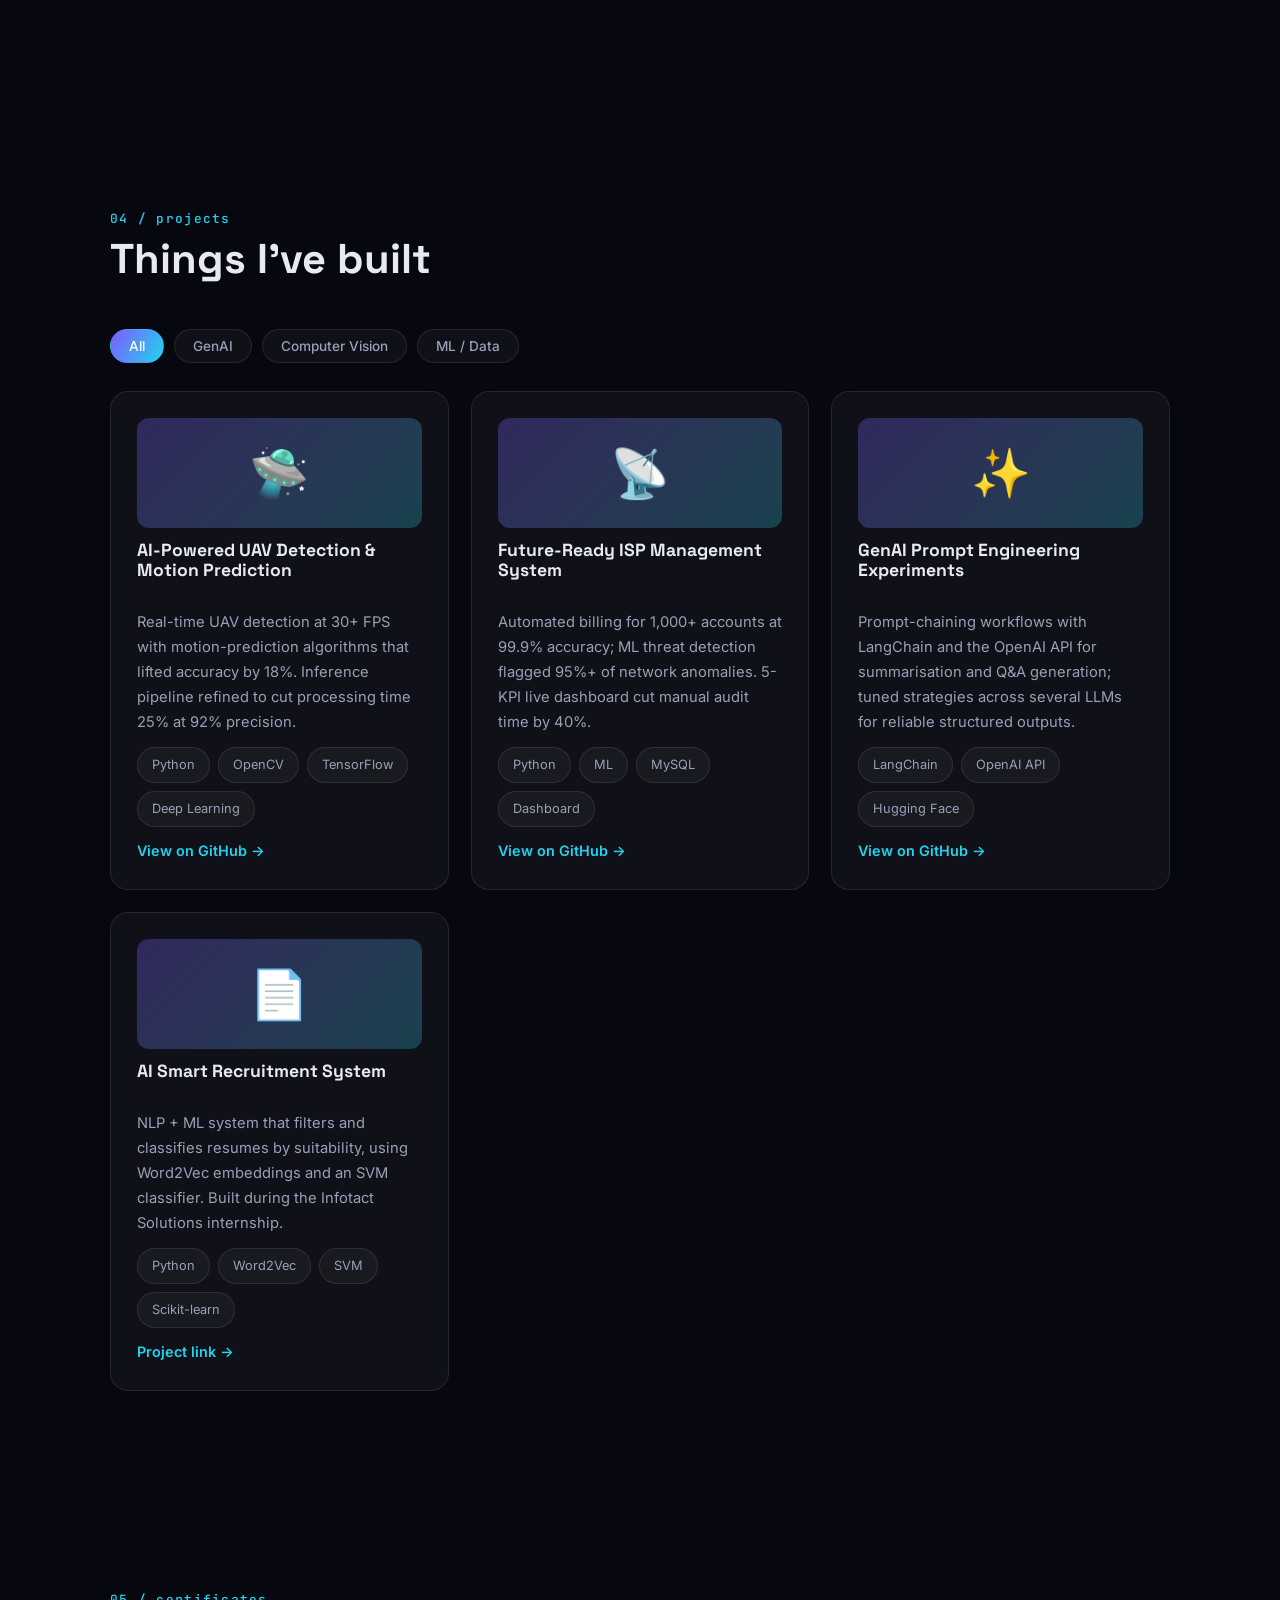
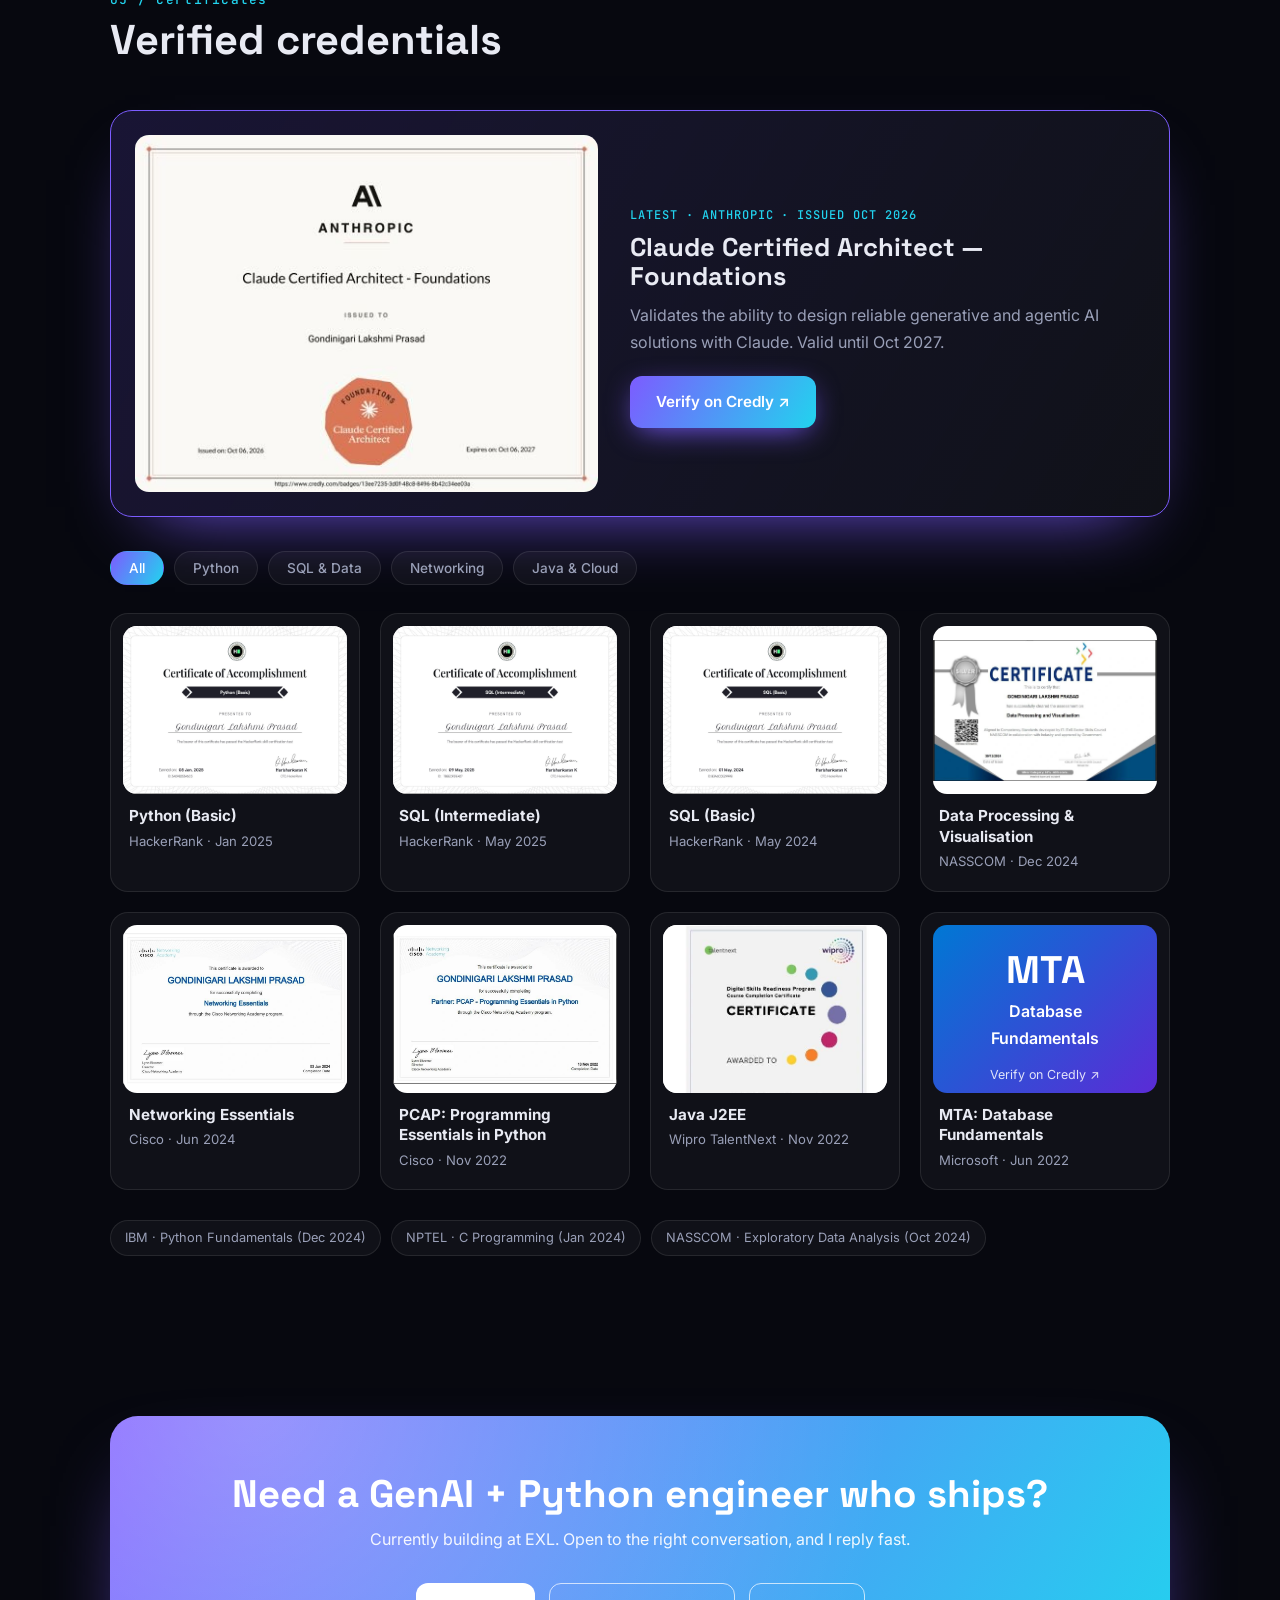
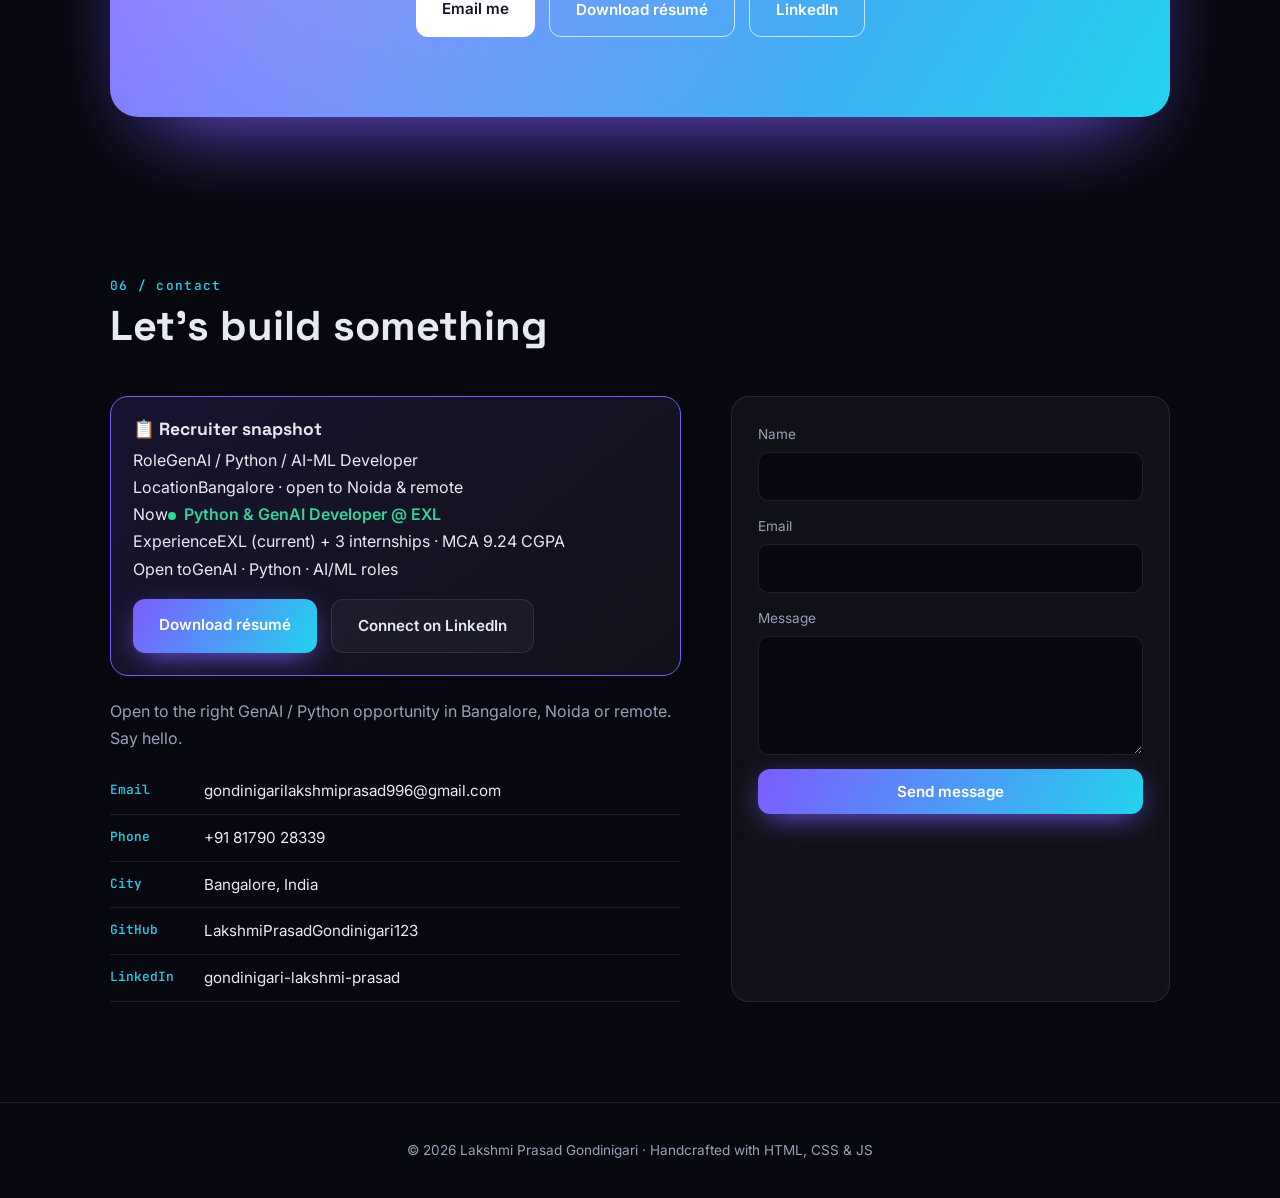
==== commit ef38e933: "Add free class registration: form, Google Sheet connector, WhatsApp buttons Co-Authored-By: Claude S" ====
--- a/index.html
+++ b/index.html
@@ -13,7 +13,7 @@
 <link rel="preconnect" href="https://fonts.googleapis.com">
 <link rel="preconnect" href="https://fonts.gstatic.com" crossorigin>
 <link href="https://fonts.googleapis.com/css2?family=Space+Grotesk:wght@400;500;600;700&family=Inter:wght@400;500;600&family=JetBrains+Mono:wght@400;500&display=swap" rel="stylesheet">
-<link rel="stylesheet" href="style.css?v=old3">
+<link rel="stylesheet" href="style.css?v=reg1">
 </head>
 <body>
 <div class="progress" id="progress"></div>
@@ -25,6 +25,7 @@
   <nav>
     <button class="burger" id="burger" aria-label="Menu"><i></i><i></i></button>
     <ul id="menu">
+      <li><a href="#classes">Free Classes</a></li>
       <li><a href="#about">About</a></li>
       <li><a href="#skills">Skills</a></li>
       <li><a href="#experience">Experience</a></li>
@@ -45,7 +46,8 @@
     <p class="typed">I build <span id="typed"></span><span class="caret">|</span></p>
     <p class="lead">Currently shipping GenAI and Python solutions at <b>EXL</b>. MCA graduate (CGPA 9.24) with 3 internships, turning LLMs, computer vision and backends into production-minded AI applications.</p>
     <div class="cta">
-      <a class="btn primary" href="#projects">View my work</a>
+      <a class="btn primary" href="#classes">Join free classes</a>
+      <a class="btn ghost" href="#projects">View my work</a>
       <a class="btn ghost" href="resume.pdf" download>Download résumé ↓</a>
     </div>
     <div class="socials">
@@ -103,6 +105,54 @@
       <div class="card reveal tilt"><h3>🧩 GenAI + backend in one person</h3><p>I connect LLM workflows (LangChain, OpenAI, Claude) to production-style FastAPI + MySQL services, end to end.</p></div>
       <div class="card reveal tilt"><h3>📈 Measurable impact mindset</h3><p>Every project I list has a number attached: latency, accuracy, hours saved. I build to move metrics.</p></div>
       <div class="card reveal tilt"><h3>⚡ Fast, certified learner</h3><p>9.24 CGPA MCA, Claude Certified Architect (Foundations) and verified HackerRank, Cisco, NASSCOM and Wipro certificates, all shown below.</p></div>
+    </div>
+  </div>
+</section>
+
+<!-- FREE CLASSES -->
+<section id="classes">
+  <div class="wrap">
+    <h2 class="title reveal"><small>free classes</small>Learn SQL, Python, ML &amp; GenAI. Free.</h2>
+    <div class="classes-grid">
+      <div class="reveal">
+        <p class="lead">Beginner-friendly, hands-on sessions taught by a working GenAI developer. Pick your topic, register in 30 seconds, and I'll message you on WhatsApp with the batch details.</p>
+        <ul class="course-list">
+          <li><span>🗄️</span><div><b>SQL</b><small>Queries, joins, window functions, real datasets</small></div></li>
+          <li><span>🐍</span><div><b>Python</b><small>From basics to Pandas, NumPy and automation</small></div></li>
+          <li><span>📈</span><div><b>Machine Learning</b><small>Scikit-learn, model building and evaluation</small></div></li>
+          <li><span>🧠</span><div><b>Deep Learning</b><small>Neural networks, TensorFlow, computer vision</small></div></li>
+          <li><span>🤖</span><div><b>Artificial Intelligence</b><small>Concepts, NLP and practical AI projects</small></div></li>
+          <li><span>✨</span><div><b>Generative AI</b><small>LLMs, prompt engineering, LangChain, agents</small></div></li>
+        </ul>
+      </div>
+      <form class="card reveal" id="reg" novalidate>
+        <h3>Reserve your free seat</h3>
+        <label>Full name<input name="name" autocomplete="name" required placeholder="Your name"></label>
+        <label>WhatsApp number<input name="phone" type="tel" inputmode="tel" autocomplete="tel" required placeholder="+91 98765 43210"></label>
+        <label>Email<input name="email" type="email" autocomplete="email" required placeholder="you@example.com"></label>
+        <label>I want to learn
+          <select name="course" required>
+            <option value="">Select a course</option>
+            <option>SQL</option><option>Python</option><option>Machine Learning</option>
+            <option>Deep Learning</option><option>Artificial Intelligence</option><option>Generative AI</option>
+            <option>Complete roadmap (all of them)</option>
+          </select>
+        </label>
+        <label>Your level
+          <select name="level" required>
+            <option value="">Select your level</option>
+            <option>Complete beginner</option><option>Some knowledge</option><option>Working professional</option>
+          </select>
+        </label>
+        <label>Preferred time
+          <select name="time">
+            <option>Weekday evening</option><option>Weekday morning</option><option>Weekend</option><option>Any time</option>
+          </select>
+        </label>
+        <input class="hp" name="website" tabindex="-1" autocomplete="off" aria-hidden="true">
+        <button class="btn primary" type="submit" id="regbtn">Register for free</button>
+        <p class="note" id="regnote" role="status"></p>
+      </form>
     </div>
   </div>
 </section>
@@ -355,8 +405,9 @@
 
 <div class="lb" id="lb" hidden><button class="lbx" id="lbx" aria-label="Close">✕</button><img id="lbi" alt=""><p id="lbc"></p></div>
 <footer>© <span id="yr"></span> Lakshmi Prasad Gondinigari · Handcrafted with HTML, CSS &amp; JS</footer>
+<a class="wa" id="wa" href="https://wa.me/918179028339" target="_blank" rel="noopener" aria-label="Chat on WhatsApp"><svg viewBox="0 0 32 32" width="28" height="28" aria-hidden="true"><path fill="currentColor" d="M16 3C9 3 3.4 8.6 3.4 15.5c0 2.3.6 4.4 1.7 6.3L3 29l7.4-1.9a12.5 12.5 0 0 0 5.6 1.4c6.9 0 12.6-5.600 12.600-12.500S22.900 3 16 3Zm0 22.800c-1.800 0-3.500-.5-5-1.400l-.4-.2-4.400 1.100 1.200-4.200-.3-.4a10.200 10.200 0 0 1-1.600-5.500c0-5.700 4.600-10.200 10.300-10.200S26.100 9.800 26.100 15.500 21.700 25.800 16 25.800Zm5.600-7.600c-.3-.2-1.800-.9-2.100-1s-.5-.2-.7.200-.8 1-1 1.200-.4.200-.7.100a8.300 8.300 0 0 1-4.100-3.600c-.3-.5.300-.5.900-1.600.1-.2 0-.4 0-.5l-1-2.300c-.2-.6-.5-.5-.7-.5h-.6c-.2 0-.5.100-.8.400s-1 1-1 2.500 1.100 2.900 1.200 3.100 2.100 3.200 5.100 4.500c1.900.8 2.600.9 3.600.7.600-.1 1.800-.7 2-1.400s.2-1.300.2-1.400-.3-.2-.6-.4Z"/></svg><span>Chat on WhatsApp</span></a>
 <a class="hire" href="#contact">👋 Hire me</a>
 <button class="top" id="top" aria-label="Back to top">↑</button>
-<script src="script.js?v=old3"></script>
+<script src="script.js?v=reg1"></script>
 </body>
 </html>
--- a/style.css
+++ b/style.css
@@ -214,3 +214,28 @@
 .mail-toast.show{opacity:1;transform:translate(-50%,0);pointer-events:auto}
 .mail-toast b{color:#34d399}.mail-toast span{color:#9aa1ba;font-family:'JetBrains Mono',monospace;font-size:.8rem;word-break:break-all}
 .mail-toast a{background:linear-gradient(120deg,#7c5cff,#22d3ee);color:#fff;font-weight:600;padding:8px 14px;border-radius:99px;white-space:nowrap}
+
+/* ---- free classes + registration ---- */
+.classes-grid{display:grid;grid-template-columns:1.1fr .9fr;gap:50px;align-items:start}
+.course-list{display:grid;grid-template-columns:1fr 1fr;gap:12px;margin-top:26px}
+.course-list li{display:flex;gap:12px;align-items:flex-start;padding:14px;border:1px solid var(--bd);border-radius:14px;background:var(--card);transition:.25s}
+.course-list li:hover{border-color:var(--b);transform:translateY(-3px)}
+.course-list li>span{font-size:1.5rem;line-height:1}
+.course-list b{display:block;font-family:'Space Grotesk';line-height:1.3}
+.course-list small{display:block;color:var(--mut);font-size:.8rem;line-height:1.4;margin-top:2px}
+#reg{padding:28px;gap:14px}
+#reg h3{font-size:1.3rem}
+form select{font:inherit;color:var(--tx);background:var(--bg);border:1px solid var(--bd);border-radius:10px;padding:12px;outline:0;transition:.2s}
+form select:focus{border-color:var(--b);box-shadow:0 0 0 3px color-mix(in srgb,var(--b) 25%,transparent)}
+.hp{position:absolute!important;left:-9999px;width:1px;height:1px;opacity:0}
+#reg input.bad,#reg select.bad{border-color:#f87171}
+#reg .note.err{color:#f87171}
+.btn.wa-btn{background:#25d366;color:#04130c;border:0;box-shadow:0 8px 30px -8px #25d366}
+.btn.wa-btn:hover{transform:translateY(-3px)}
+.reg-done{text-align:center;padding:10px 0}
+.reg-done h3{margin:8px 0}
+.reg-done p{color:var(--mut);margin-bottom:18px}
+.wa{position:fixed;right:22px;bottom:78px;z-index:40;display:flex;align-items:center;gap:8px;height:48px;padding:0 14px;border-radius:99px;background:#25d366;color:#04130c;font-weight:600;font-size:.9rem;box-shadow:0 10px 30px -8px #25d366;transition:.25s}
+.wa:hover{transform:scale(1.06)}
+@media(max-width:860px){.classes-grid{grid-template-columns:1fr}}
+@media(max-width:560px){.course-list{grid-template-columns:1fr}.wa span{display:none}.wa{width:48px;padding:0;justify-content:center}}
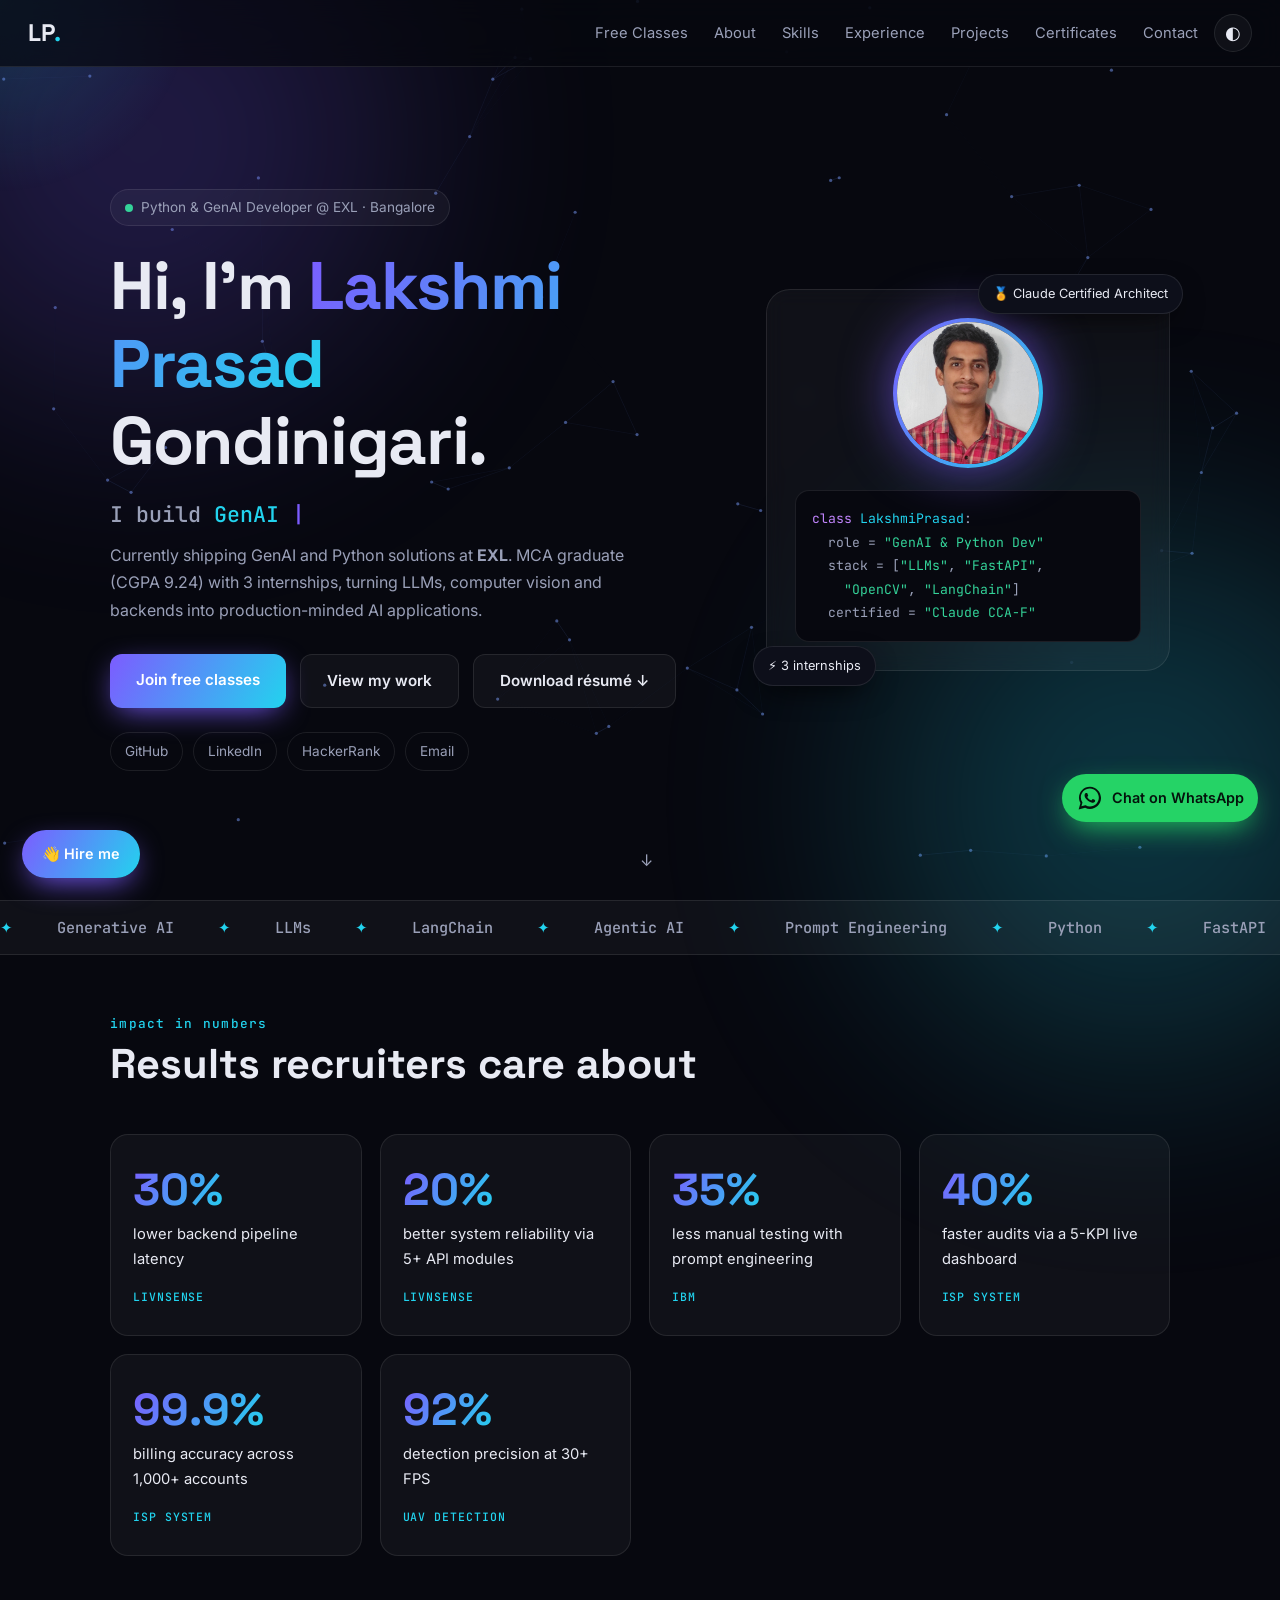
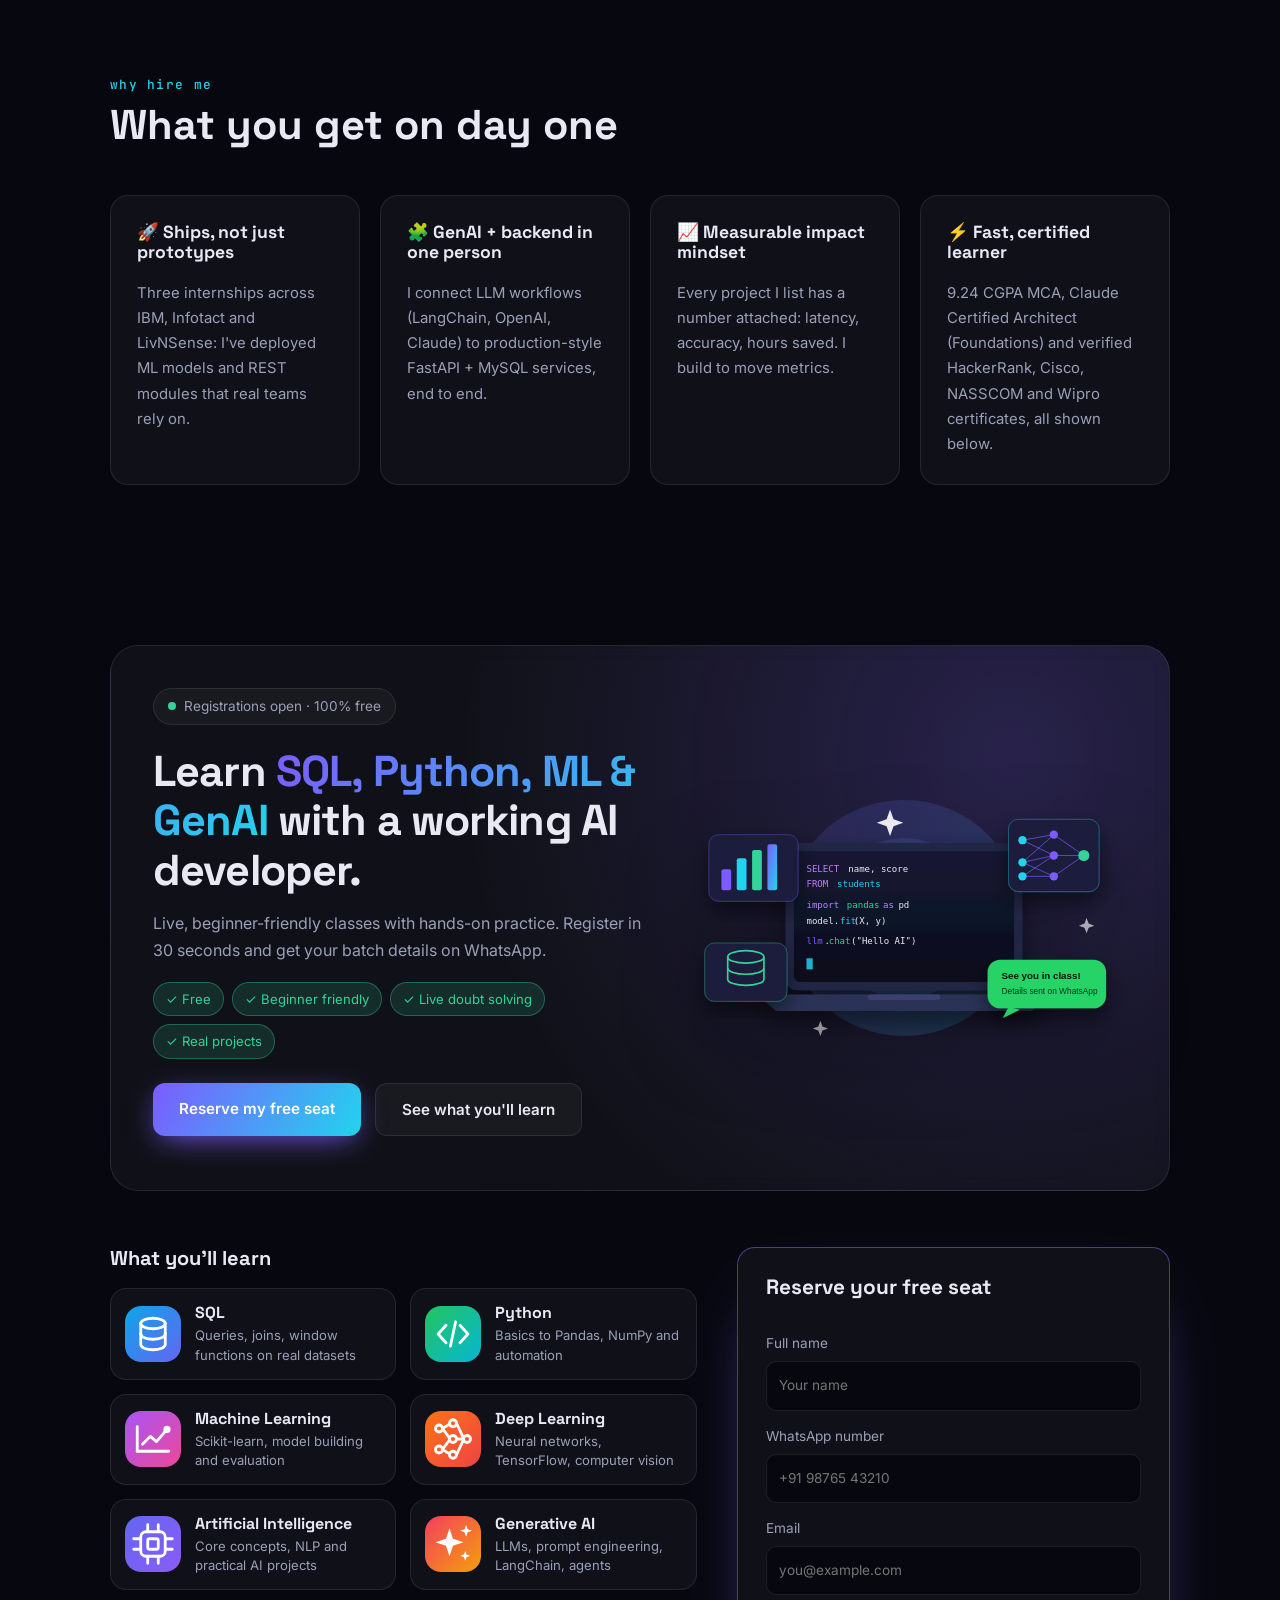
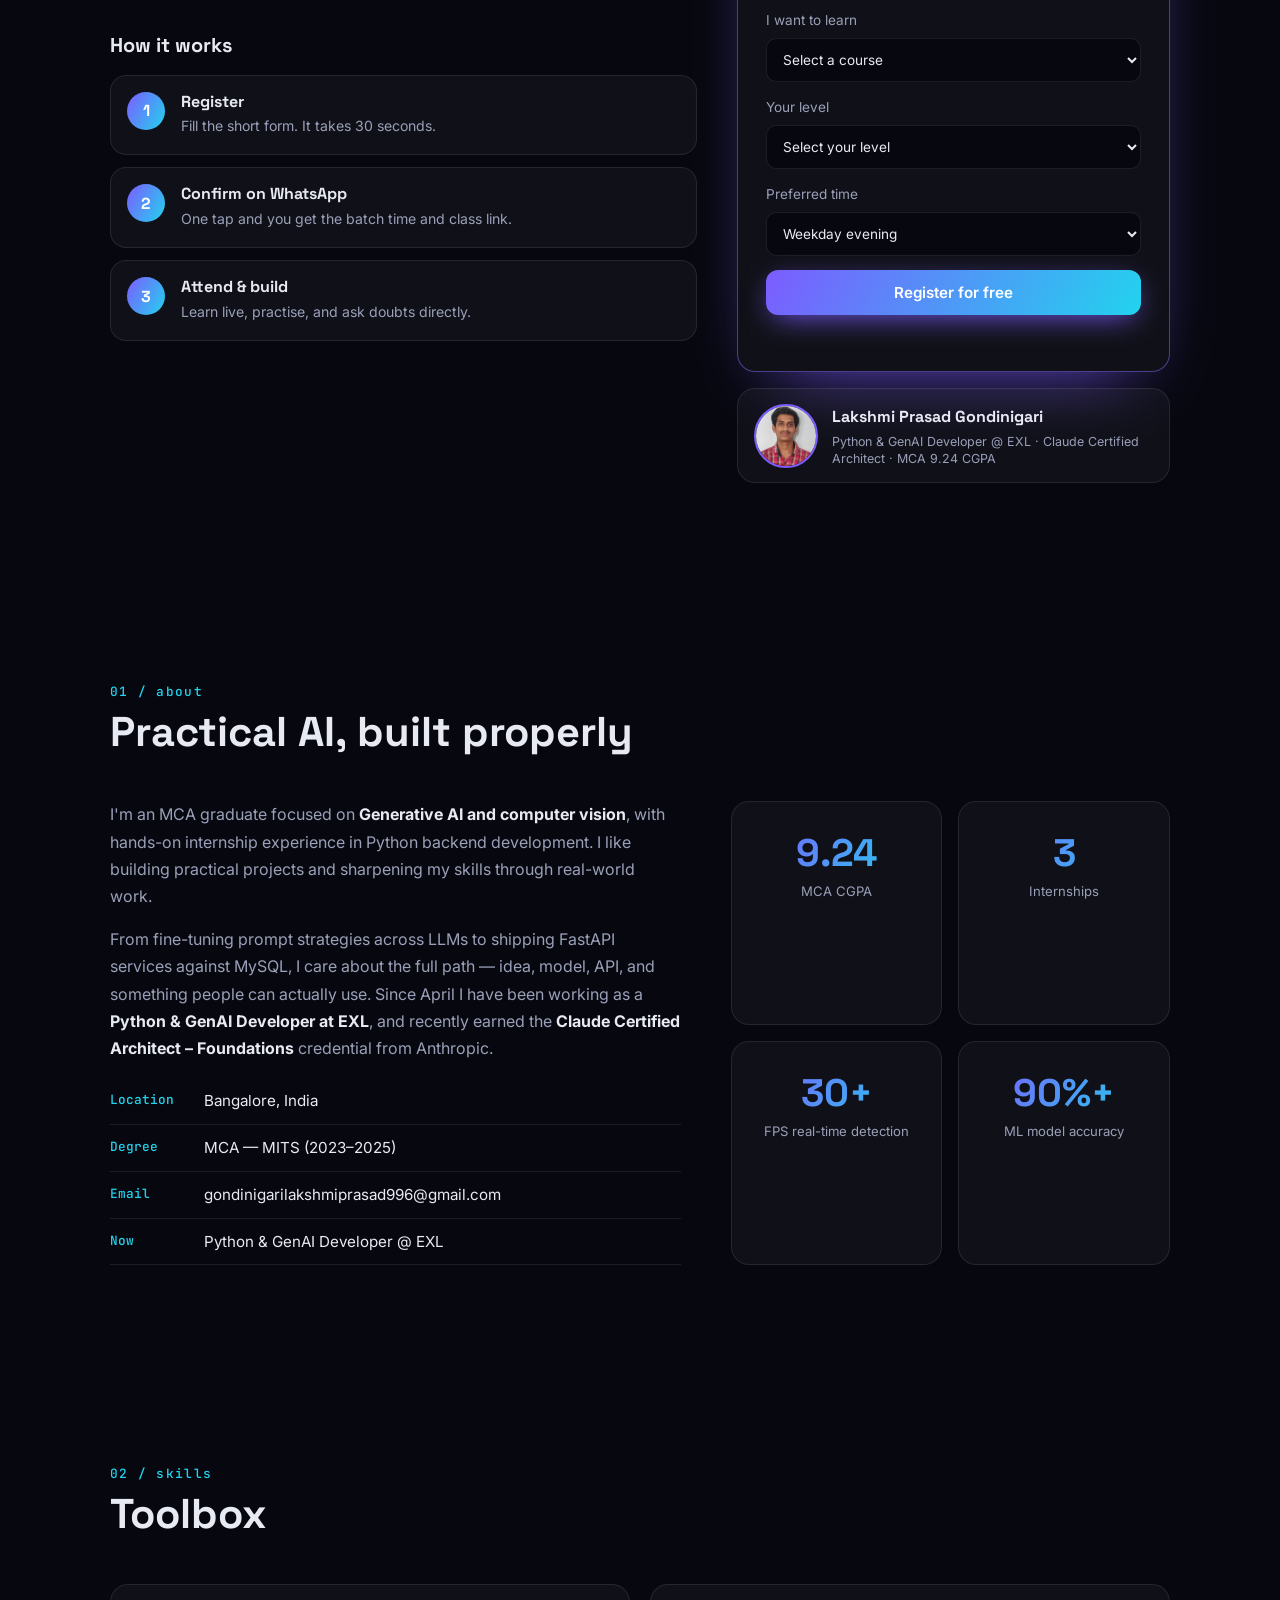
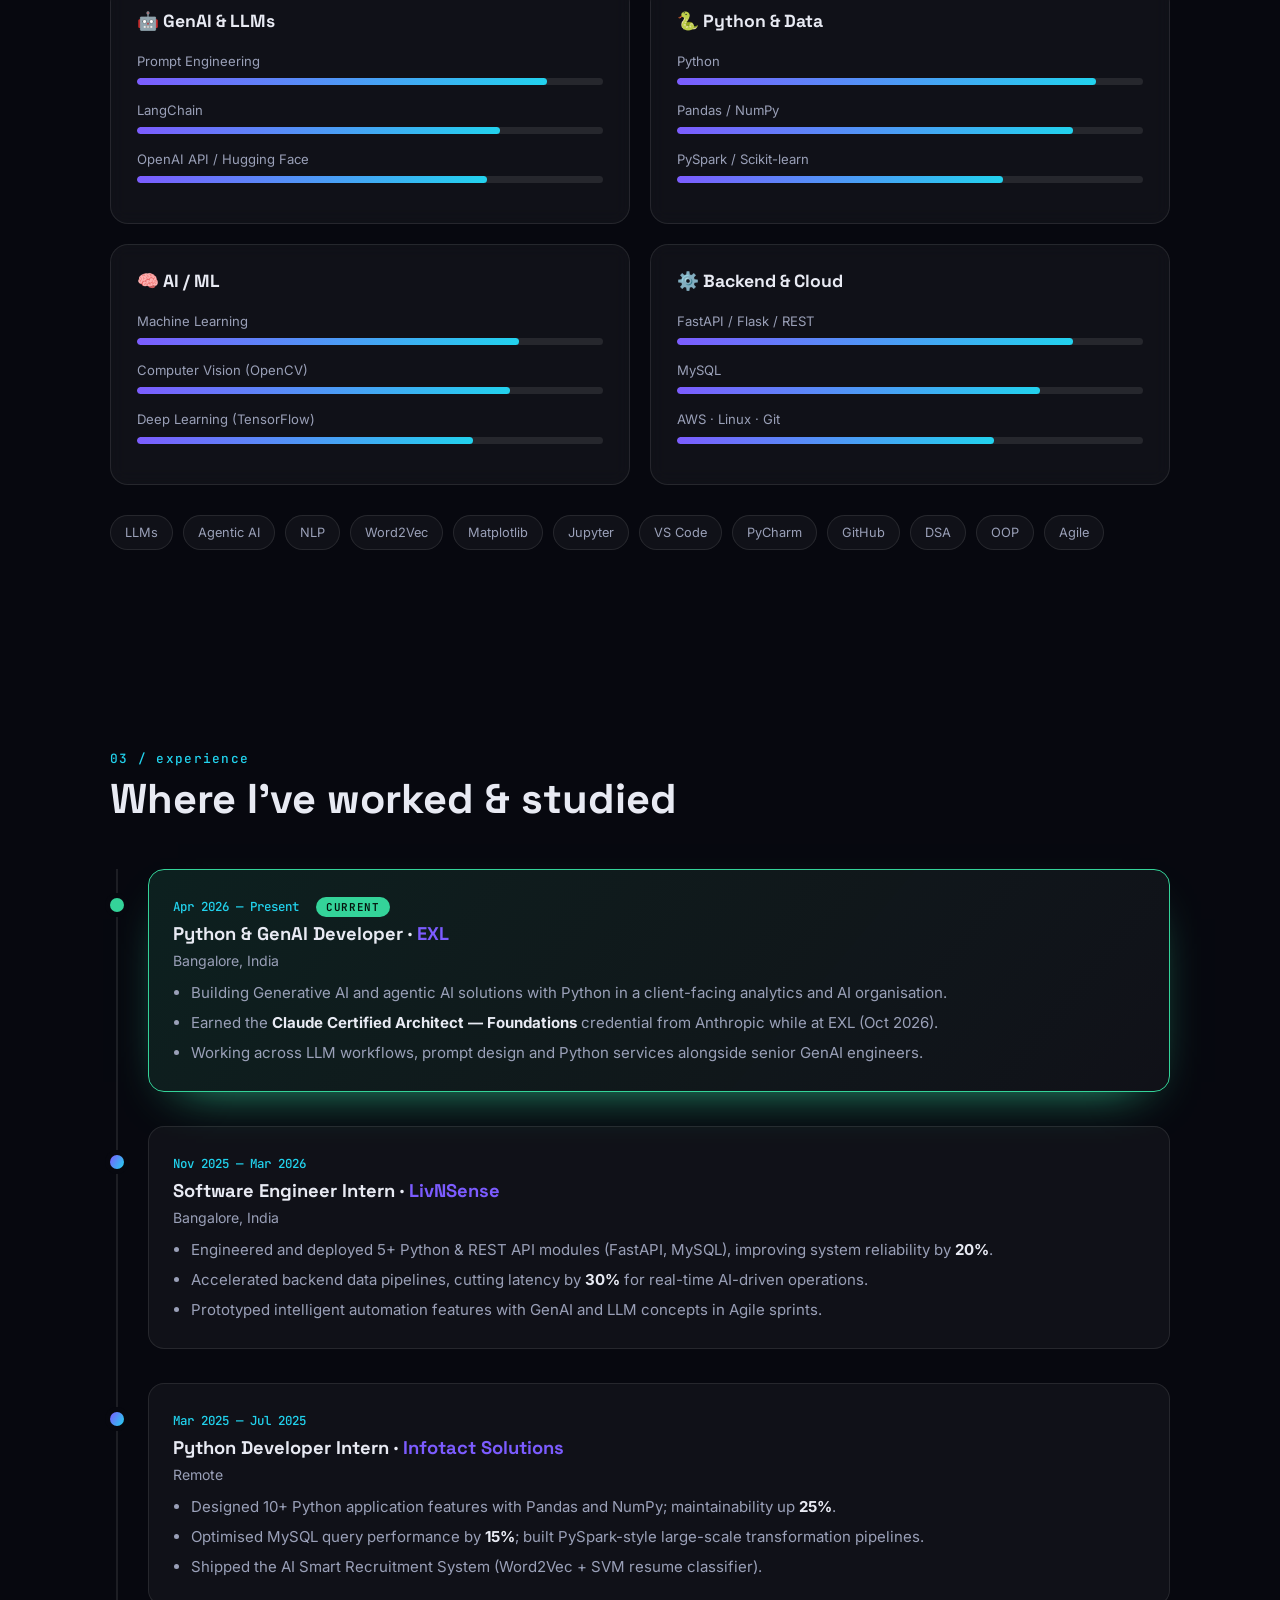
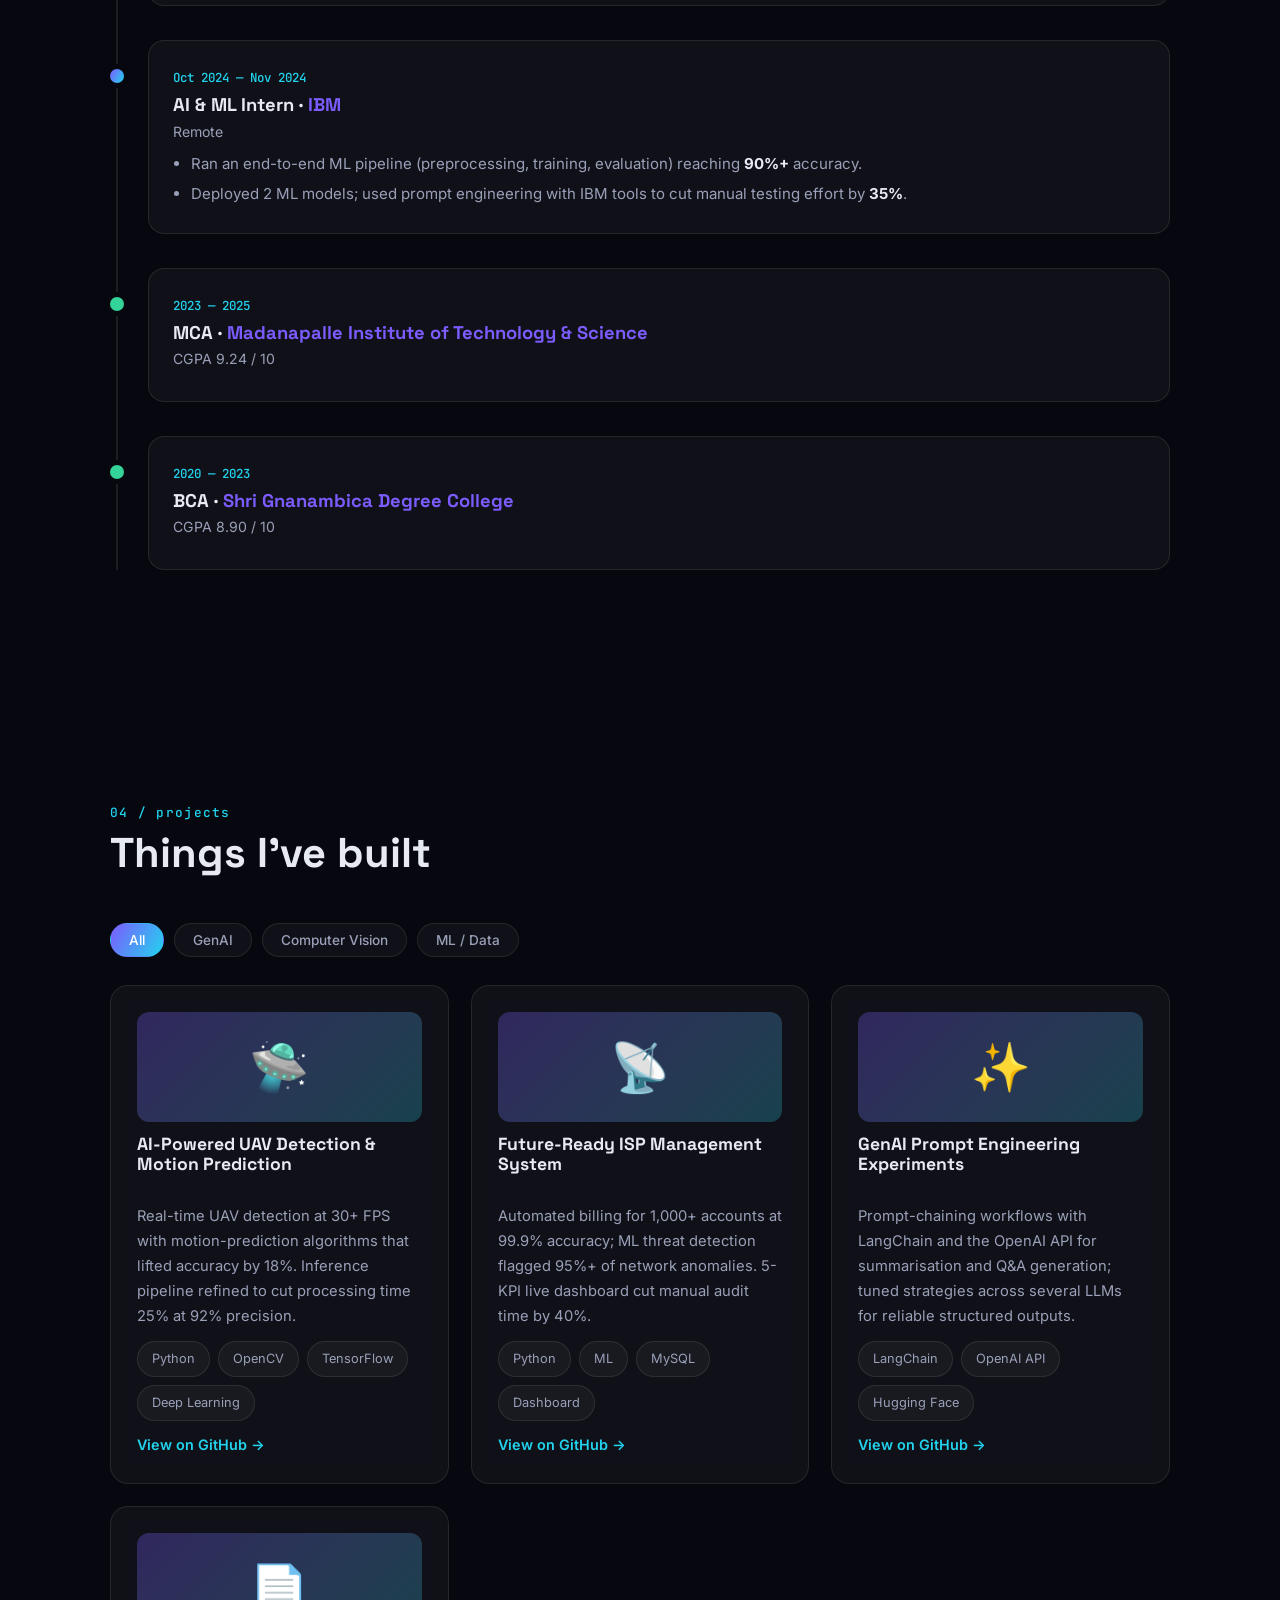
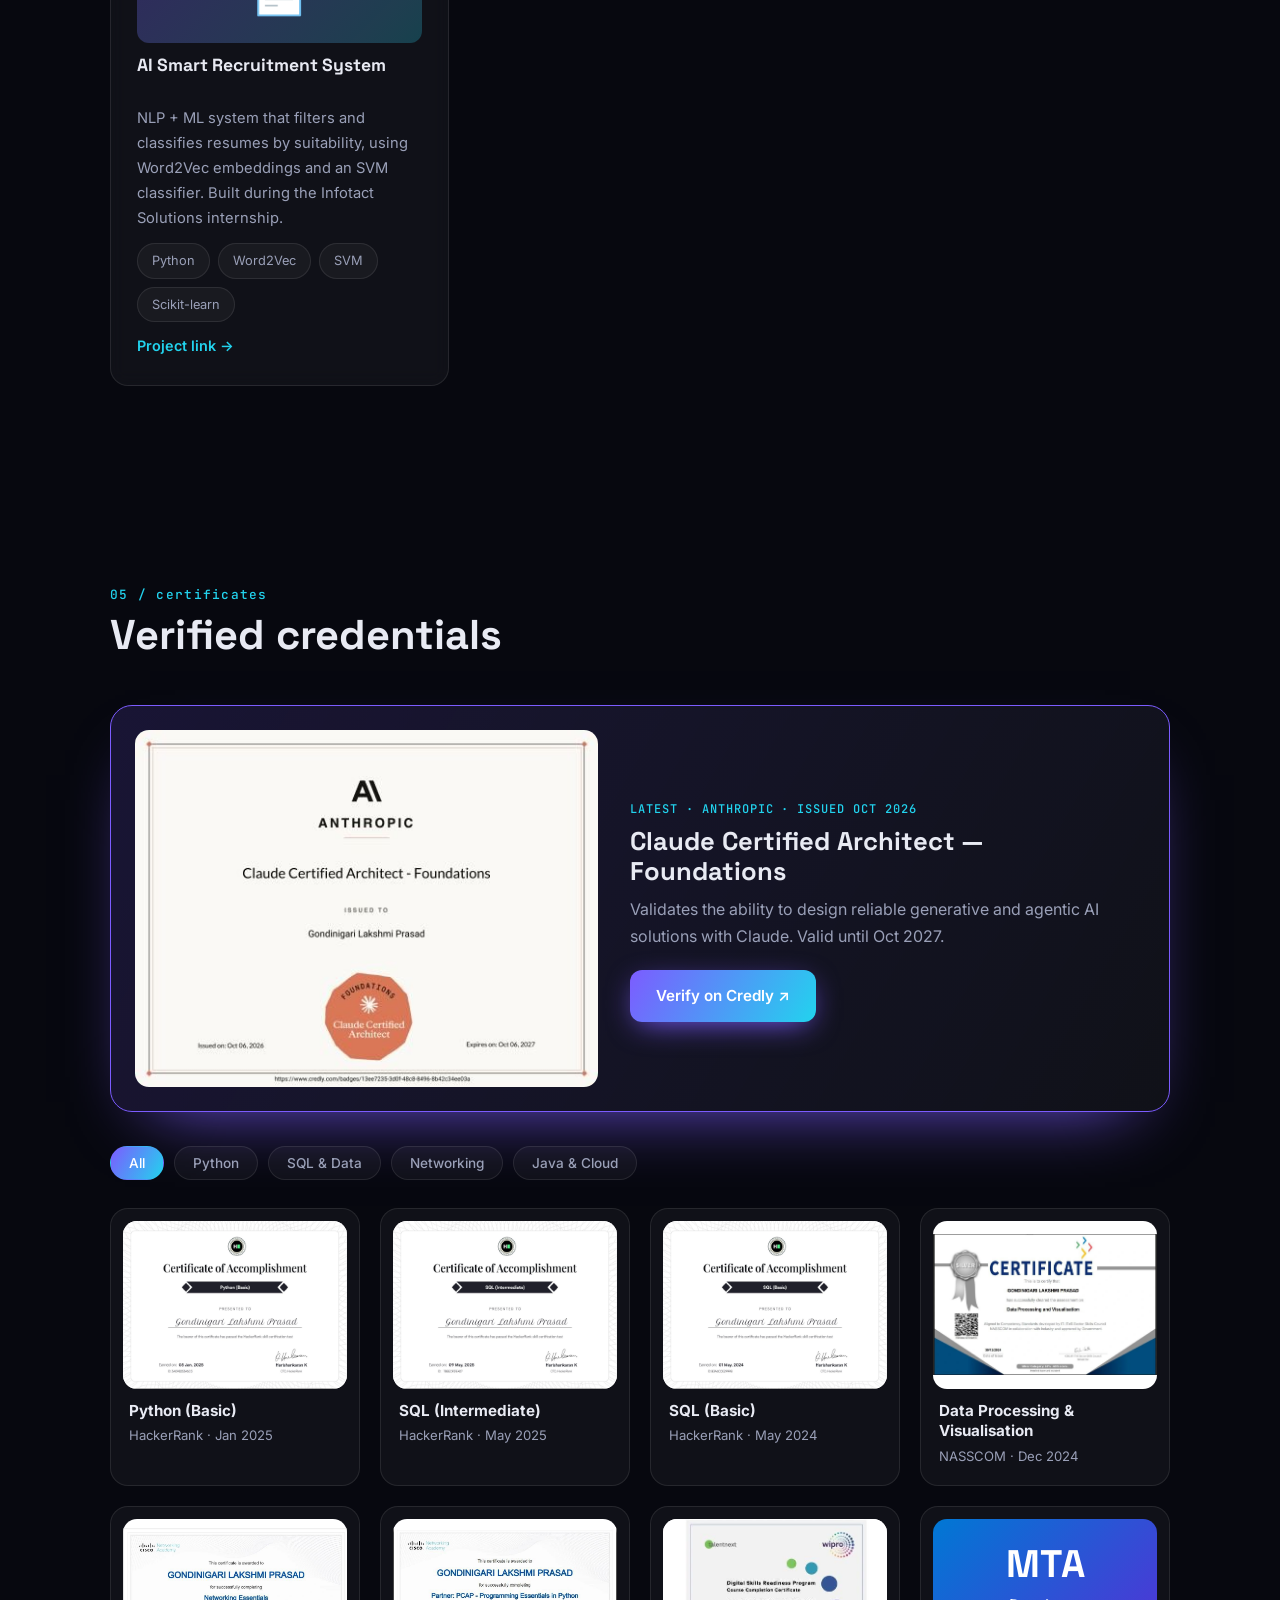
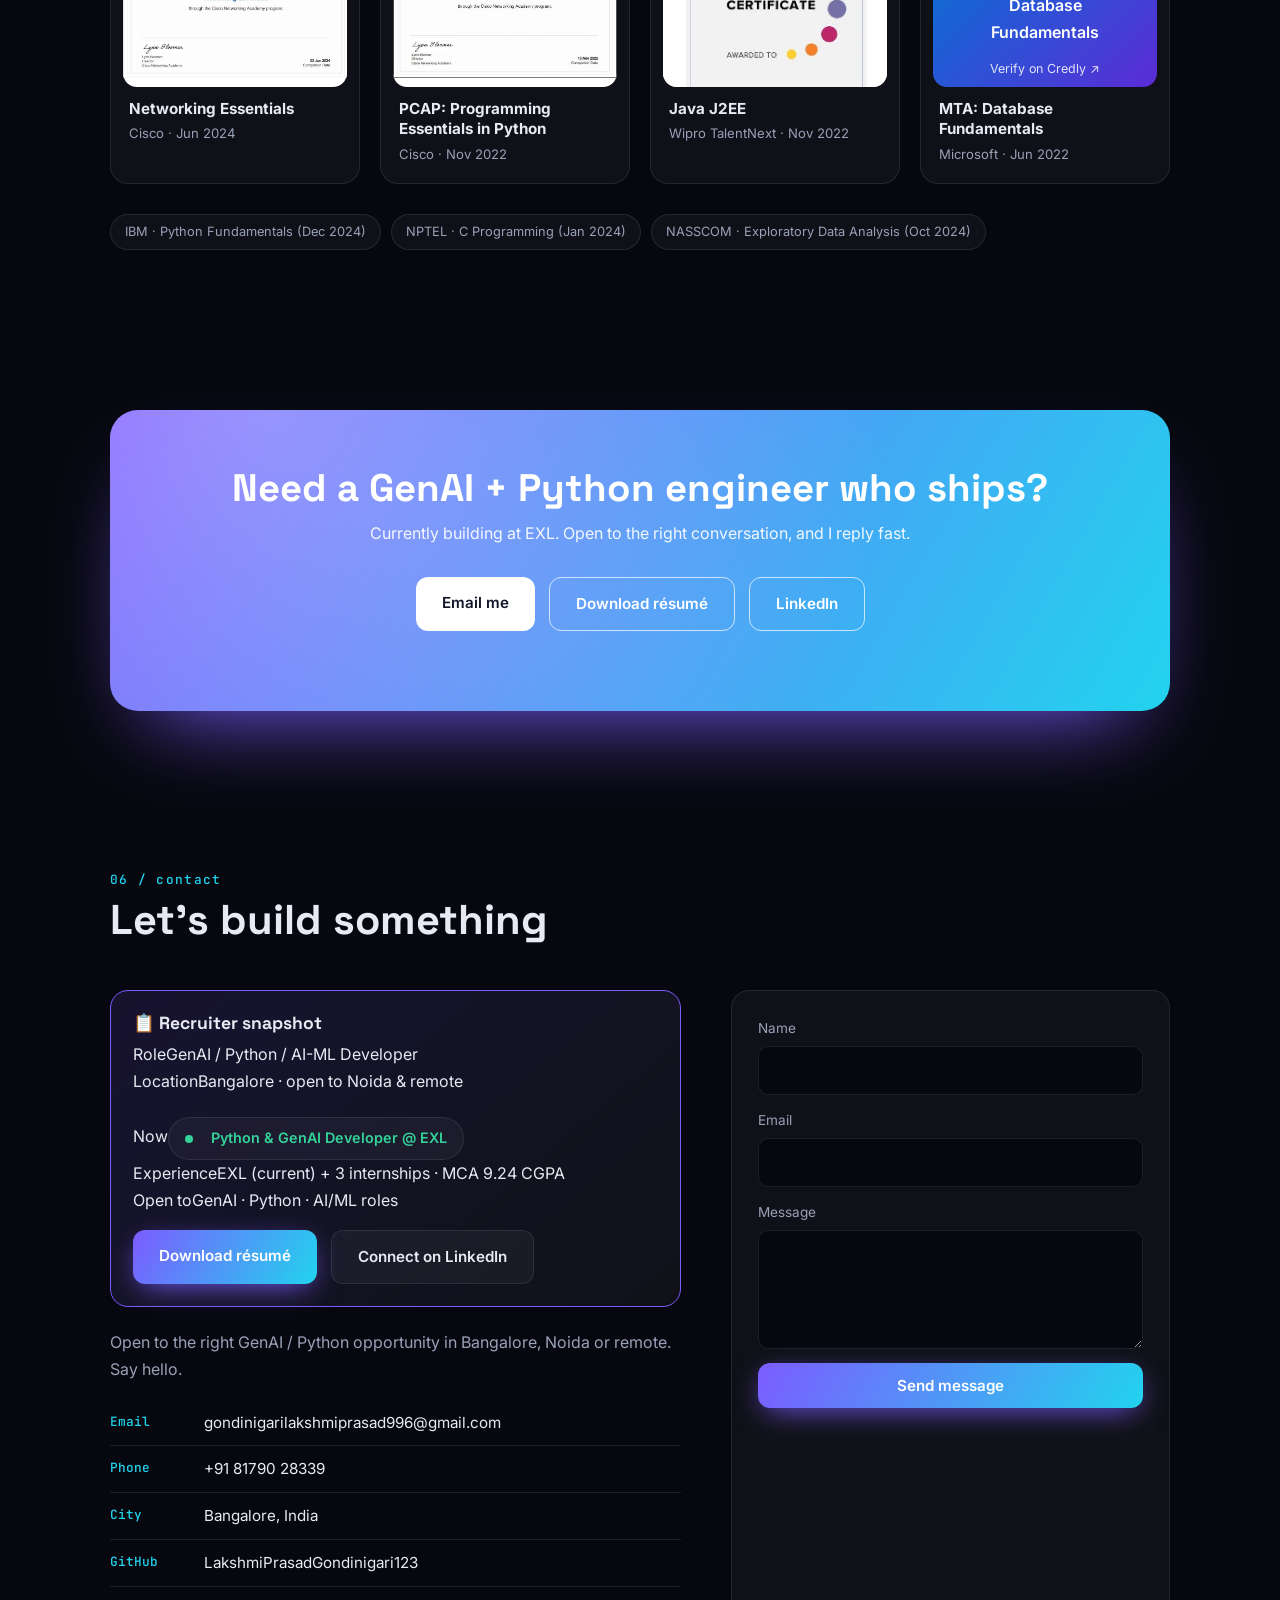
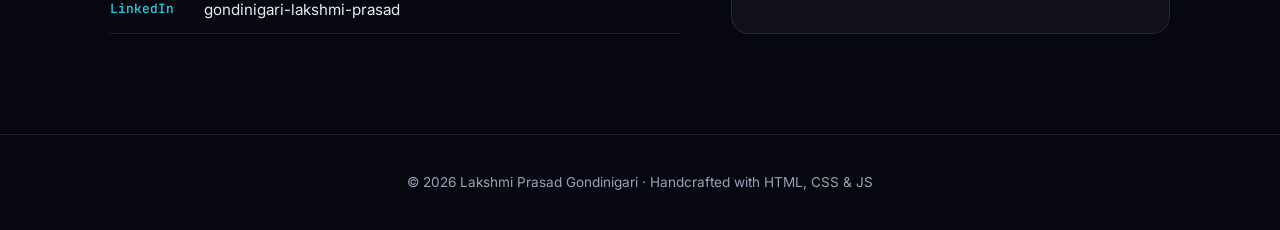
==== commit d5b9643f: "Free classes: illustrated hero, course cards, steps, instructor card, live registration counter Co-A" ====
--- a/index.html
+++ b/index.html
@@ -13,7 +13,7 @@
 <link rel="preconnect" href="https://fonts.googleapis.com">
 <link rel="preconnect" href="https://fonts.gstatic.com" crossorigin>
 <link href="https://fonts.googleapis.com/css2?family=Space+Grotesk:wght@400;500;600;700&family=Inter:wght@400;500;600&family=JetBrains+Mono:wght@400;500&display=swap" rel="stylesheet">
-<link rel="stylesheet" href="style.css?v=reg1">
+<link rel="stylesheet" href="style.css?v=reg4">
 </head>
 <body>
 <div class="progress" id="progress"></div>
@@ -112,20 +112,32 @@
 <!-- FREE CLASSES -->
 <section id="classes">
   <div class="wrap">
-    <h2 class="title reveal"><small>free classes</small>Learn SQL, Python, ML &amp; GenAI. Free.</h2>
+    <div class="cl-hero reveal">
+      <div class="cl-copy">
+        <p class="eyebrow"><span class="dot"></span> Registrations open · 100% free</p>
+        <h2>Learn <span class="grad">SQL, Python, ML &amp; GenAI</span> with a working AI developer.</h2>
+        <p class="lead">Live, beginner-friendly classes with hands-on practice. Register in 30 seconds and get your batch details on WhatsApp.</p>
+        <ul class="pills"><li>✓ Free</li><li>✓ Beginner friendly</li><li>✓ Live doubt solving</li><li>✓ Real projects</li></ul>
+        <div class="cta"><a class="btn primary" href="#reg">Reserve my free seat</a><a class="btn ghost" href="#syllabus">See what you'll learn</a></div>
+        <div class="live" id="live" hidden><span class="dot"></span><b id="liveCount">0</b><span id="liveText">students registered</span></div>
+        <ul class="feed" id="feed" aria-live="polite"></ul>
+      </div>
+      <img class="cl-art" src="img/classes-hero.svg" alt="Laptop showing SQL and Python code with charts and a neural network" width="640" height="380">
+    </div>
+
     <div class="classes-grid">
-      <div class="reveal">
-        <p class="lead">Beginner-friendly, hands-on sessions taught by a working GenAI developer. Pick your topic, register in 30 seconds, and I'll message you on WhatsApp with the batch details.</p>
-        <ul class="course-list">
-          <li><span>🗄️</span><div><b>SQL</b><small>Queries, joins, window functions, real datasets</small></div></li>
-          <li><span>🐍</span><div><b>Python</b><small>From basics to Pandas, NumPy and automation</small></div></li>
-          <li><span>📈</span><div><b>Machine Learning</b><small>Scikit-learn, model building and evaluation</small></div></li>
-          <li><span>🧠</span><div><b>Deep Learning</b><small>Neural networks, TensorFlow, computer vision</small></div></li>
-          <li><span>🤖</span><div><b>Artificial Intelligence</b><small>Concepts, NLP and practical AI projects</small></div></li>
-          <li><span>✨</span><div><b>Generative AI</b><small>LLMs, prompt engineering, LangChain, agents</small></div></li>
-        </ul>
-      </div>
-      <form class="card reveal" id="reg" novalidate>
+      <div>
+        <h3 class="sub reveal" id="syllabus">What you'll learn</h3>
+        <div class="course-grid reveal"><article class="cc"><img src="img/sql.svg" alt="" width="56" height="56" loading="lazy"><div><h4>SQL</h4><p>Queries, joins, window functions on real datasets</p></div></article><article class="cc"><img src="img/python.svg" alt="" width="56" height="56" loading="lazy"><div><h4>Python</h4><p>Basics to Pandas, NumPy and automation</p></div></article><article class="cc"><img src="img/ml.svg" alt="" width="56" height="56" loading="lazy"><div><h4>Machine Learning</h4><p>Scikit-learn, model building and evaluation</p></div></article><article class="cc"><img src="img/dl.svg" alt="" width="56" height="56" loading="lazy"><div><h4>Deep Learning</h4><p>Neural networks, TensorFlow, computer vision</p></div></article><article class="cc"><img src="img/ai.svg" alt="" width="56" height="56" loading="lazy"><div><h4>Artificial Intelligence</h4><p>Core concepts, NLP and practical AI projects</p></div></article><article class="cc"><img src="img/genai.svg" alt="" width="56" height="56" loading="lazy"><div><h4>Generative AI</h4><p>LLMs, prompt engineering, LangChain, agents</p></div></article></div>
+        <h3 class="sub reveal">How it works</h3>
+        <ol class="steps reveal">
+          <li><b>1</b><div><h4>Register</h4><p>Fill the short form. It takes 30 seconds.</p></div></li>
+          <li><b>2</b><div><h4>Confirm on WhatsApp</h4><p>One tap and you get the batch time and class link.</p></div></li>
+          <li><b>3</b><div><h4>Attend &amp; build</h4><p>Learn live, practise, and ask doubts directly.</p></div></li>
+        </ol>
+      </div>
+      <aside class="side">
+        <form class="card" id="reg" novalidate>
         <h3>Reserve your free seat</h3>
         <label>Full name<input name="name" autocomplete="name" required placeholder="Your name"></label>
         <label>WhatsApp number<input name="phone" type="tel" inputmode="tel" autocomplete="tel" required placeholder="+91 98765 43210"></label>
@@ -153,6 +165,11 @@
         <button class="btn primary" type="submit" id="regbtn">Register for free</button>
         <p class="note" id="regnote" role="status"></p>
       </form>
+        <div class="inst card">
+          <img src="photo.jpg" alt="Lakshmi Prasad Gondinigari" width="72" height="72" onerror="this.remove()">
+          <div><b>Lakshmi Prasad Gondinigari</b><small>Python &amp; GenAI Developer @ EXL · Claude Certified Architect · MCA 9.24 CGPA</small></div>
+        </div>
+      </aside>
     </div>
   </div>
 </section>
@@ -408,6 +425,6 @@
 <a class="wa" id="wa" href="https://wa.me/918179028339" target="_blank" rel="noopener" aria-label="Chat on WhatsApp"><svg viewBox="0 0 32 32" width="28" height="28" aria-hidden="true"><path fill="currentColor" d="M16 3C9 3 3.4 8.6 3.4 15.5c0 2.3.6 4.4 1.7 6.3L3 29l7.4-1.9a12.5 12.5 0 0 0 5.6 1.4c6.9 0 12.6-5.600 12.600-12.500S22.900 3 16 3Zm0 22.800c-1.800 0-3.500-.5-5-1.400l-.4-.2-4.400 1.100 1.200-4.200-.3-.4a10.200 10.200 0 0 1-1.600-5.500c0-5.700 4.600-10.200 10.300-10.200S26.100 9.800 26.100 15.500 21.700 25.800 16 25.800Zm5.600-7.600c-.3-.2-1.800-.9-2.100-1s-.5-.2-.7.200-.8 1-1 1.200-.4.200-.7.100a8.300 8.300 0 0 1-4.100-3.600c-.3-.5.300-.5.900-1.600.1-.2 0-.4 0-.5l-1-2.300c-.2-.6-.5-.5-.7-.5h-.6c-.2 0-.5.100-.8.400s-1 1-1 2.500 1.100 2.900 1.200 3.100 2.100 3.200 5.100 4.500c1.900.8 2.600.9 3.600.7.600-.1 1.800-.7 2-1.400s.2-1.300.2-1.400-.3-.2-.6-.4Z"/></svg><span>Chat on WhatsApp</span></a>
 <a class="hire" href="#contact">👋 Hire me</a>
 <button class="top" id="top" aria-label="Back to top">↑</button>
-<script src="script.js?v=reg1"></script>
+<script src="script.js?v=reg4"></script>
 </body>
 </html>
--- a/style.css
+++ b/style.css
@@ -239,3 +239,41 @@
 .wa:hover{transform:scale(1.06)}
 @media(max-width:860px){.classes-grid{grid-template-columns:1fr}}
 @media(max-width:560px){.course-list{grid-template-columns:1fr}.wa span{display:none}.wa{width:48px;padding:0;justify-content:center}}
+
+.live{display:inline-flex;align-items:center;gap:10px;margin-top:22px;padding:8px 16px;border:1px solid var(--bd);border-radius:99px;background:var(--card);font-size:.9rem}
+.live b{font:700 1.1rem 'Space Grotesk';background:var(--grad);-webkit-background-clip:text;background-clip:text;color:transparent}
+.live span:last-child{color:var(--mut)}
+.feed{margin-top:12px;display:flex;flex-direction:column;gap:6px}
+.feed li{font-size:.85rem;color:var(--mut);padding-left:14px;position:relative;animation:fin .5s ease}
+.feed li::before{content:"";position:absolute;left:0;top:.6em;width:6px;height:6px;border-radius:50%;background:var(--c)}
+.feed li b{color:var(--tx);font-weight:600}
+@keyframes fin{from{opacity:0;transform:translateY(6px)}}
+
+/* ---- classes v3: hero art, course cards, steps ---- */
+.cl-hero{display:grid;grid-template-columns:1.05fr .95fr;gap:36px;align-items:center;padding:42px;border-radius:28px;border:1px solid var(--bd);
+  background:radial-gradient(circle at 85% 20%,color-mix(in srgb,var(--a) 22%,transparent),transparent 55%),var(--card);backdrop-filter:blur(10px);margin-bottom:56px}
+.cl-copy h2{font-size:clamp(1.8rem,3.6vw,2.7rem);letter-spacing:-.02em;margin-bottom:14px}
+.cl-art{width:100%;height:auto;filter:drop-shadow(0 30px 40px rgba(0,0,0,.25))}
+.pills{display:flex;flex-wrap:wrap;gap:8px;margin-top:18px}
+.pills li{font-size:.82rem;padding:5px 12px;border-radius:99px;background:color-mix(in srgb,var(--c) 14%,transparent);color:var(--c);border:1px solid color-mix(in srgb,var(--c) 35%,transparent)}
+.cl-copy .cta{margin:24px 0 8px}
+.classes-grid{grid-template-columns:1.15fr .85fr;gap:40px}
+.sub{font-size:1.25rem;margin:0 0 18px}
+.course-grid{display:grid;grid-template-columns:1fr 1fr;gap:14px;margin-bottom:44px}
+.cc{display:flex;gap:14px;align-items:center;padding:14px;border:1px solid var(--bd);border-radius:16px;background:var(--card);transition:.25s}
+.cc:hover{transform:translateY(-4px);border-color:var(--b);box-shadow:0 18px 40px -24px var(--b)}
+.cc img{flex:none;border-radius:16px}
+.cc h4{font-family:'Space Grotesk';font-size:1rem;line-height:1.25}
+.cc p{font-size:.82rem;color:var(--mut);line-height:1.45;margin:3px 0 0}
+.steps{display:grid;gap:12px}
+.steps li{display:flex;gap:16px;align-items:flex-start;padding:16px;border:1px solid var(--bd);border-radius:16px;background:var(--card)}
+.steps b{flex:none;width:38px;height:38px;border-radius:50%;display:grid;place-items:center;background:var(--grad);color:#fff;font-family:'Space Grotesk'}
+.steps h4{font-family:'Space Grotesk';line-height:1.3}.steps p{font-size:.88rem;color:var(--mut);margin:2px 0 0}
+.side{position:sticky;top:90px;display:grid;gap:16px}
+#reg{box-shadow:0 30px 70px -40px var(--a);border-color:color-mix(in srgb,var(--a) 45%,var(--bd))}
+.inst{display:flex;gap:14px;align-items:center;padding:14px 16px}
+.inst img{width:64px;height:64px;border-radius:50%;object-fit:cover;object-position:50% 25%;flex:none;border:2px solid var(--a)}
+.inst b{font-family:'Space Grotesk'}.inst small{display:block;color:var(--mut);font-size:.78rem;line-height:1.4;margin-top:2px}
+@media(max-width:900px){.cl-hero{grid-template-columns:1fr;padding:26px}.classes-grid{grid-template-columns:1fr}.side{position:static}.cl-art{order:-1;max-width:420px;margin:auto}}
+@media(max-width:520px){.course-grid{grid-template-columns:1fr}}
+.live[hidden]{display:none}
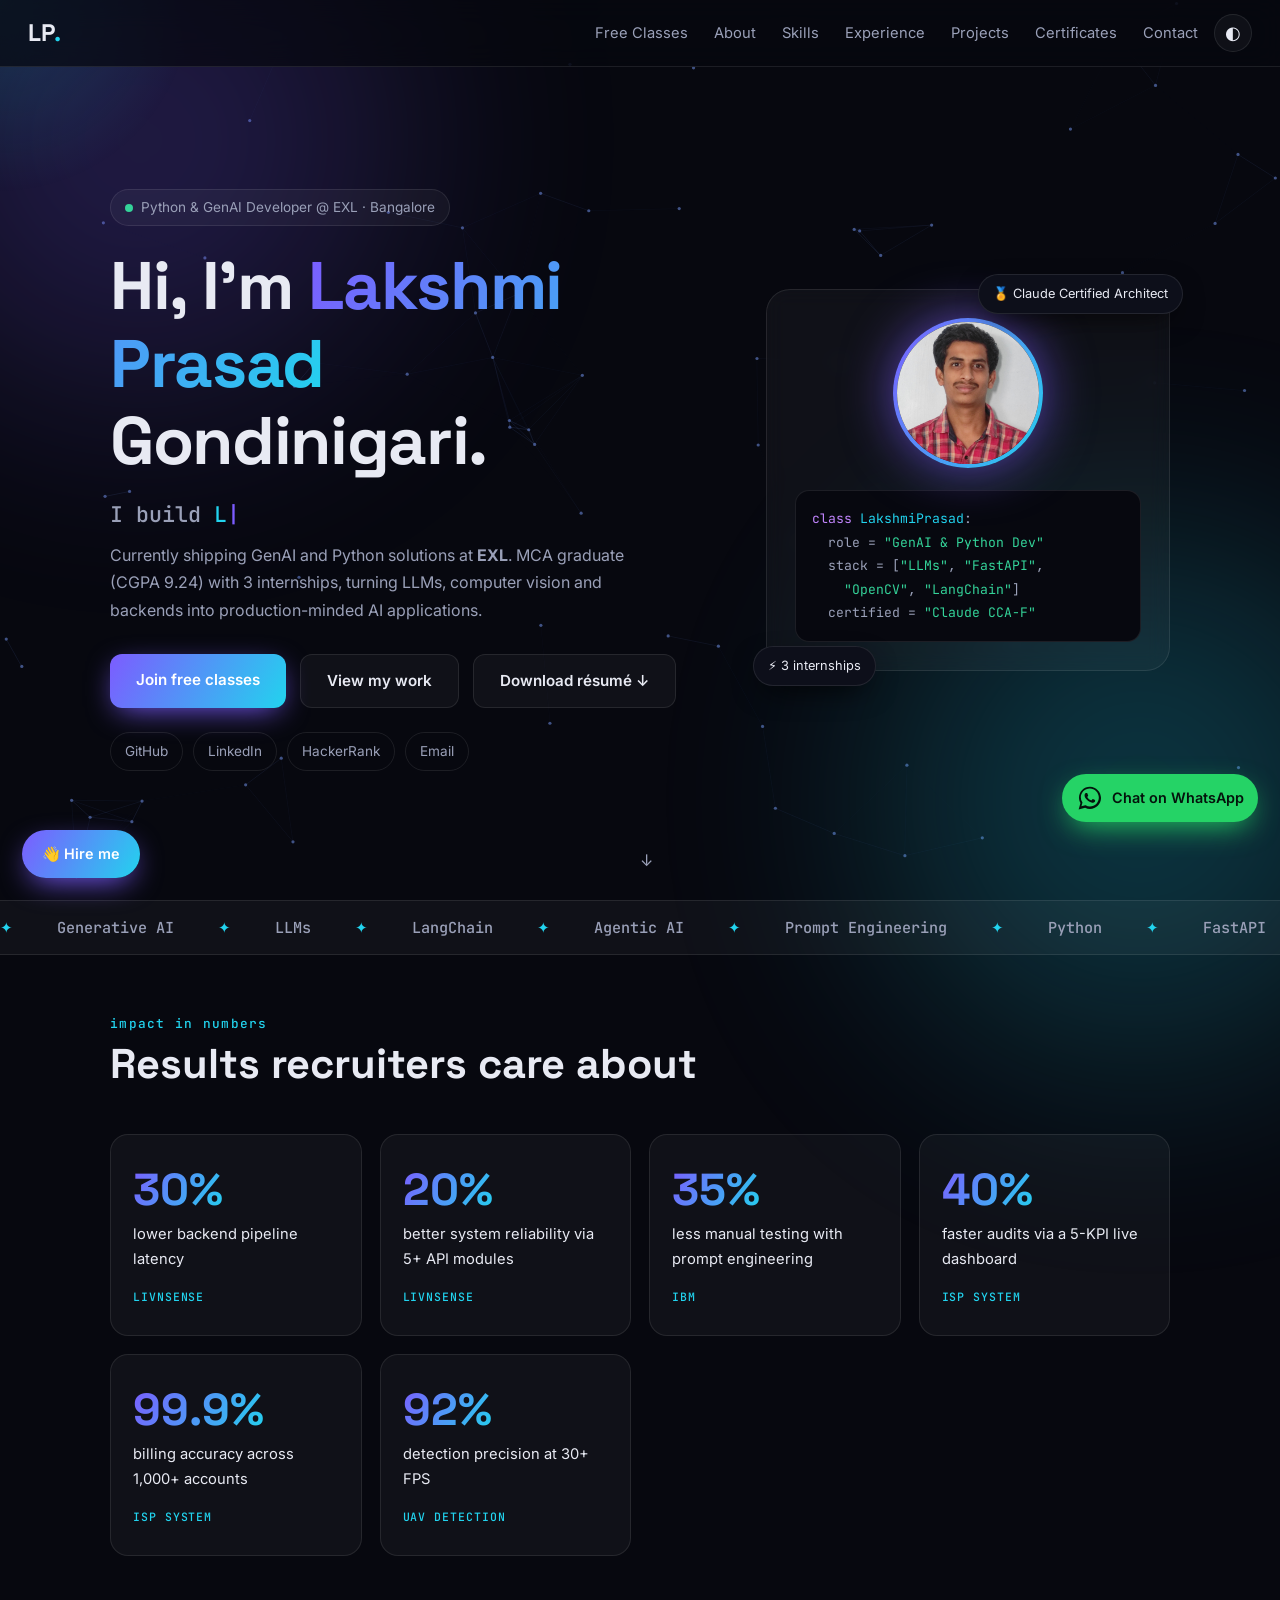
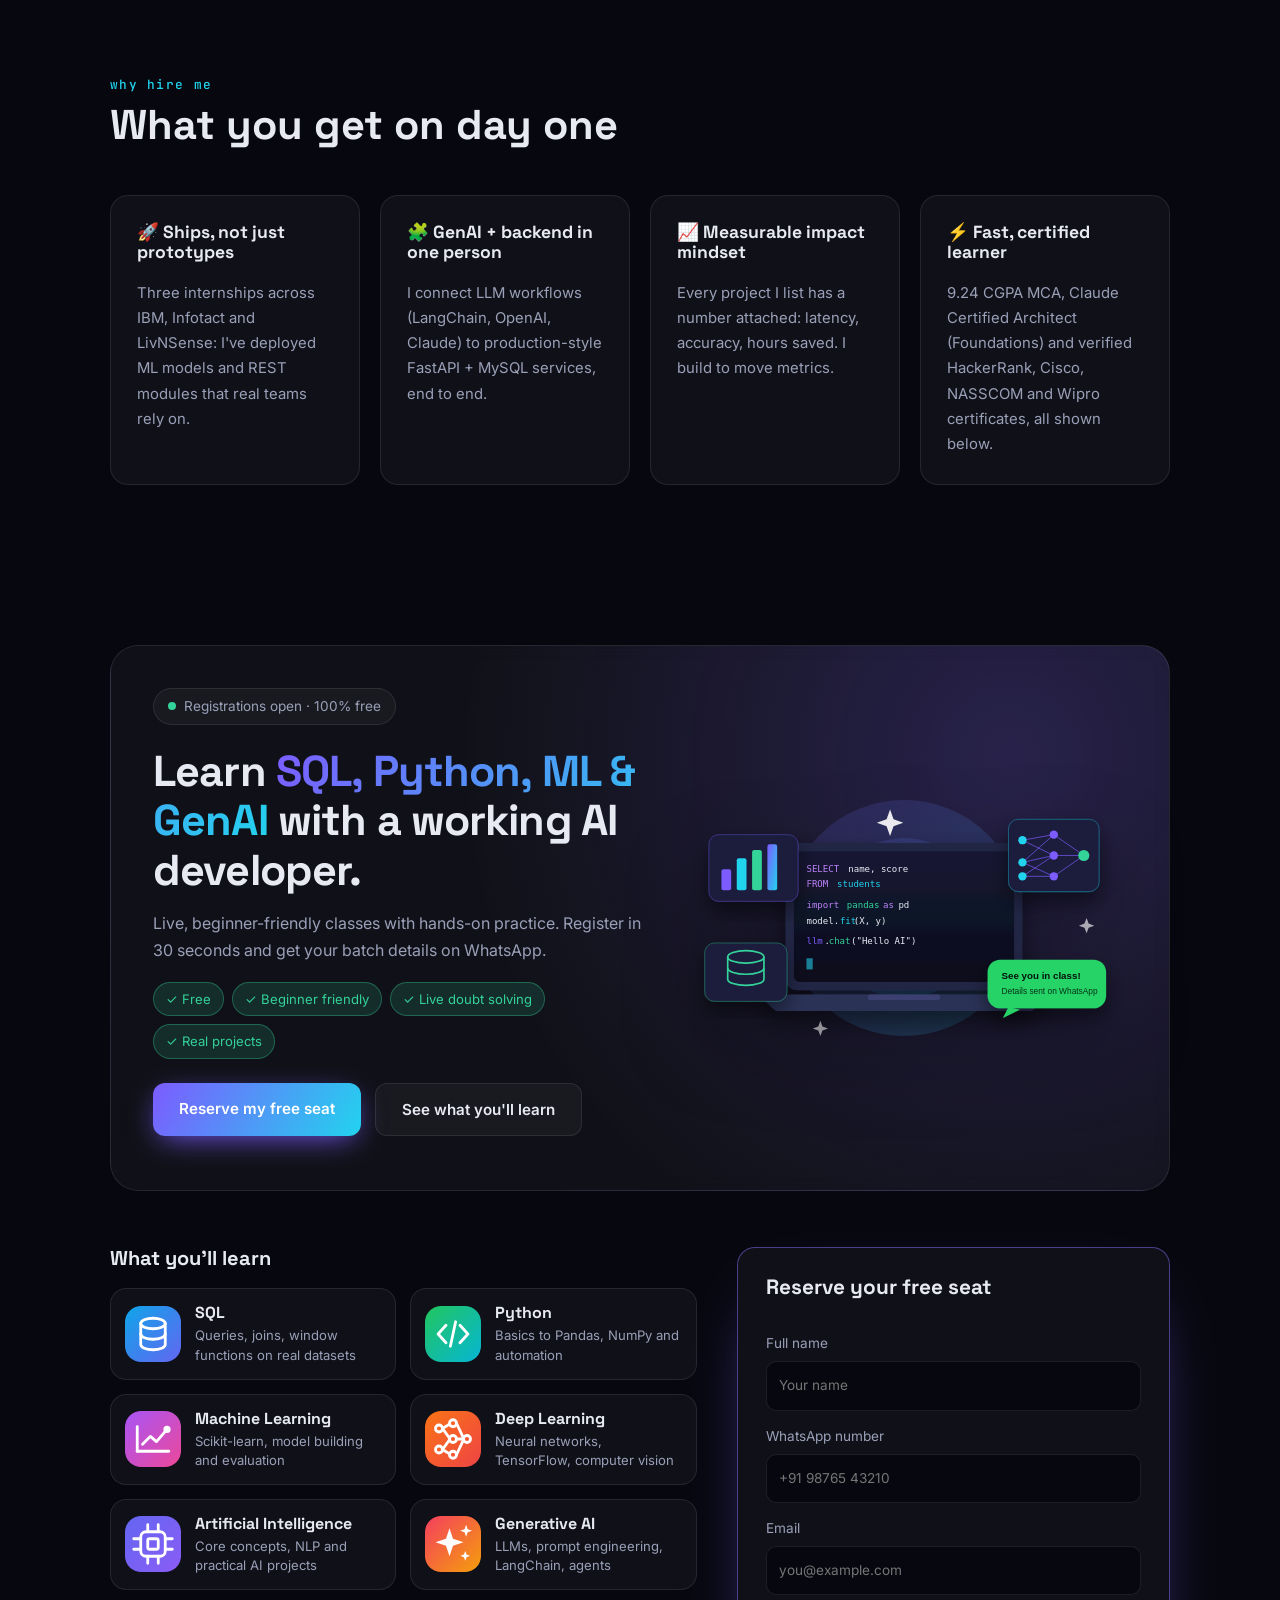
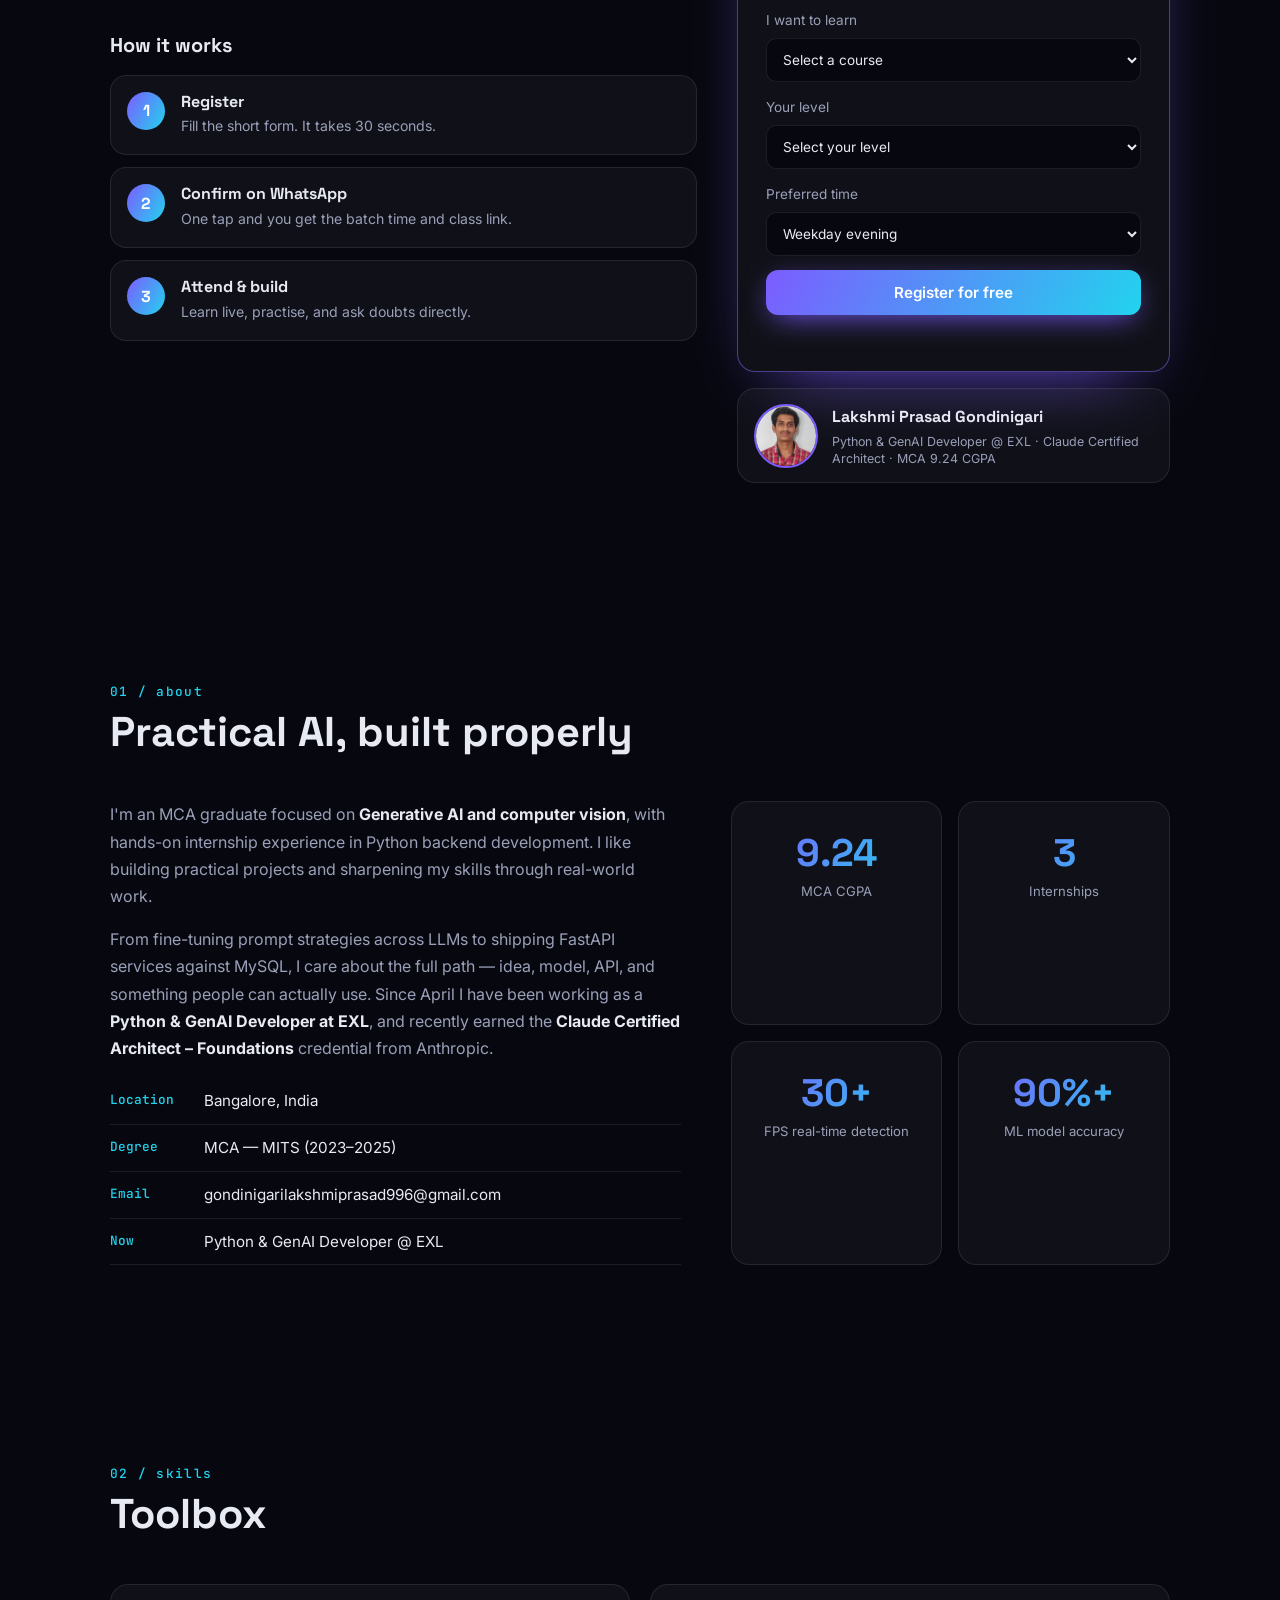
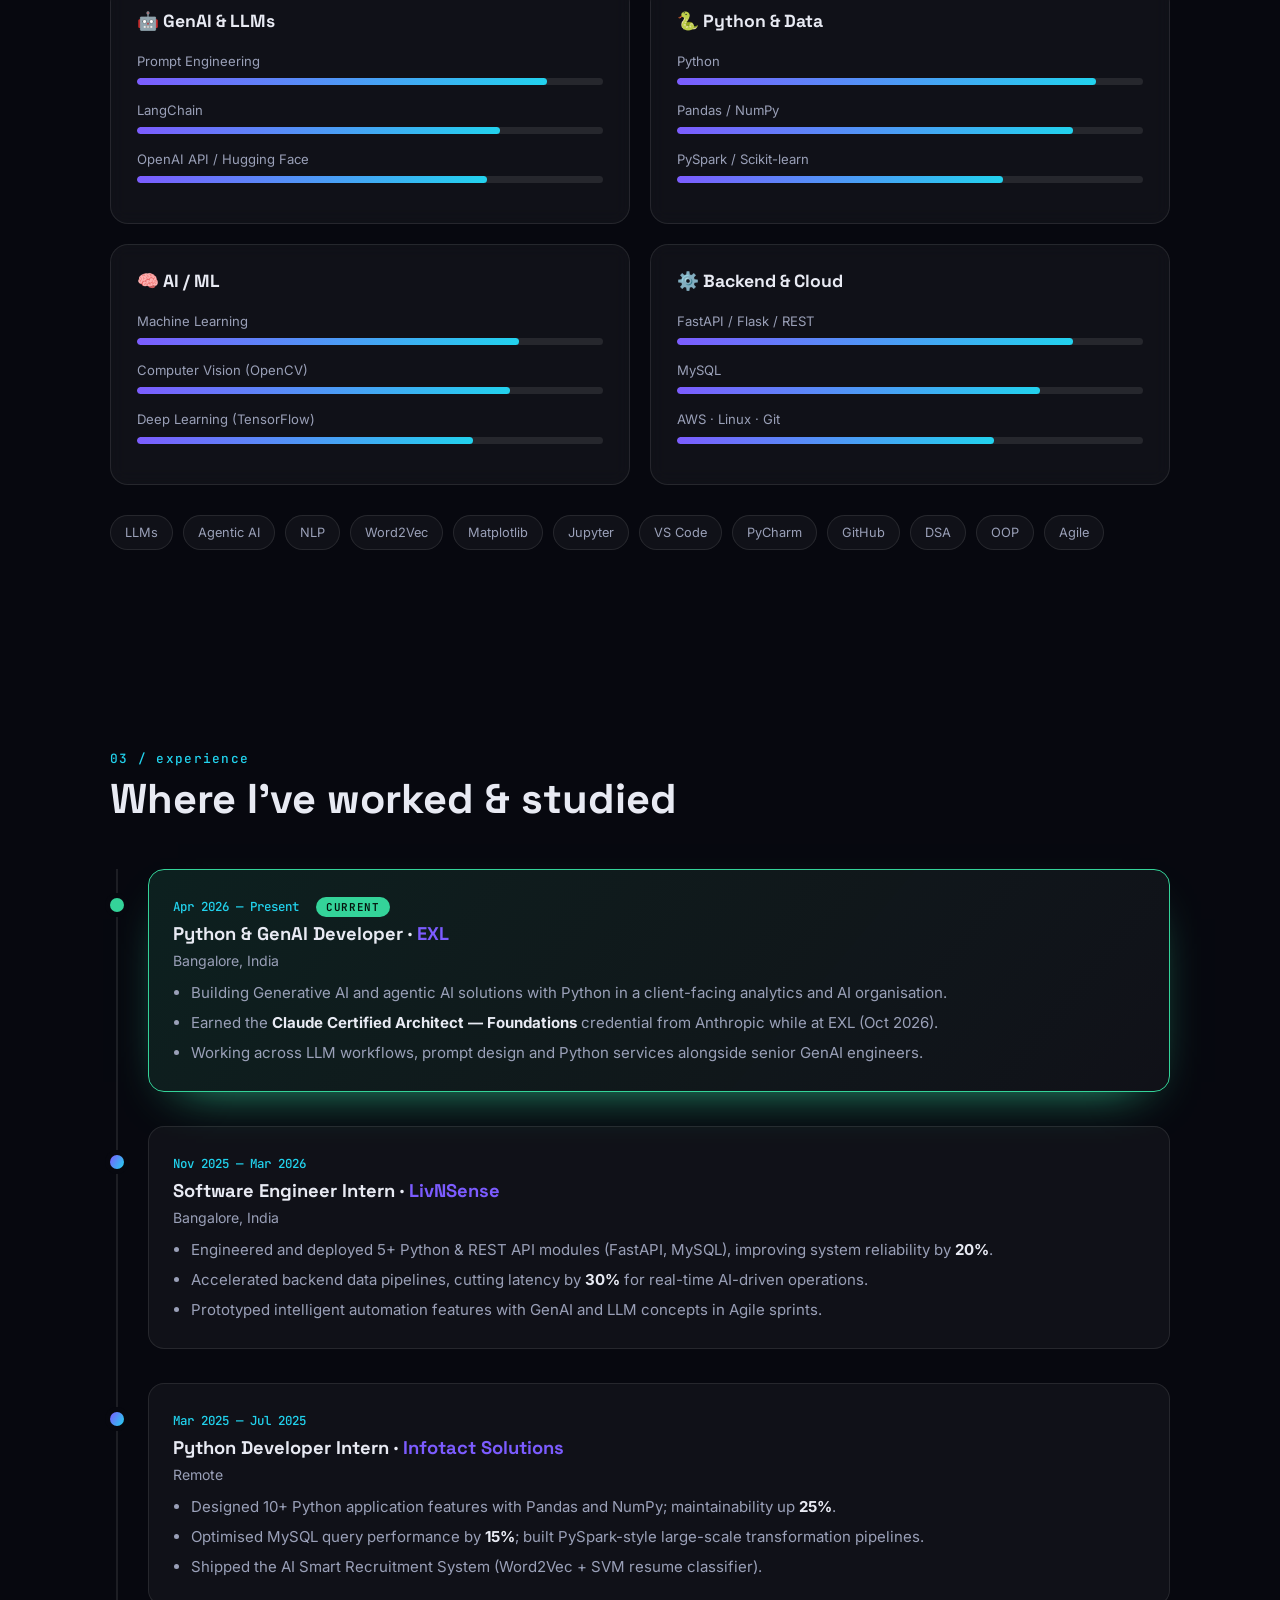
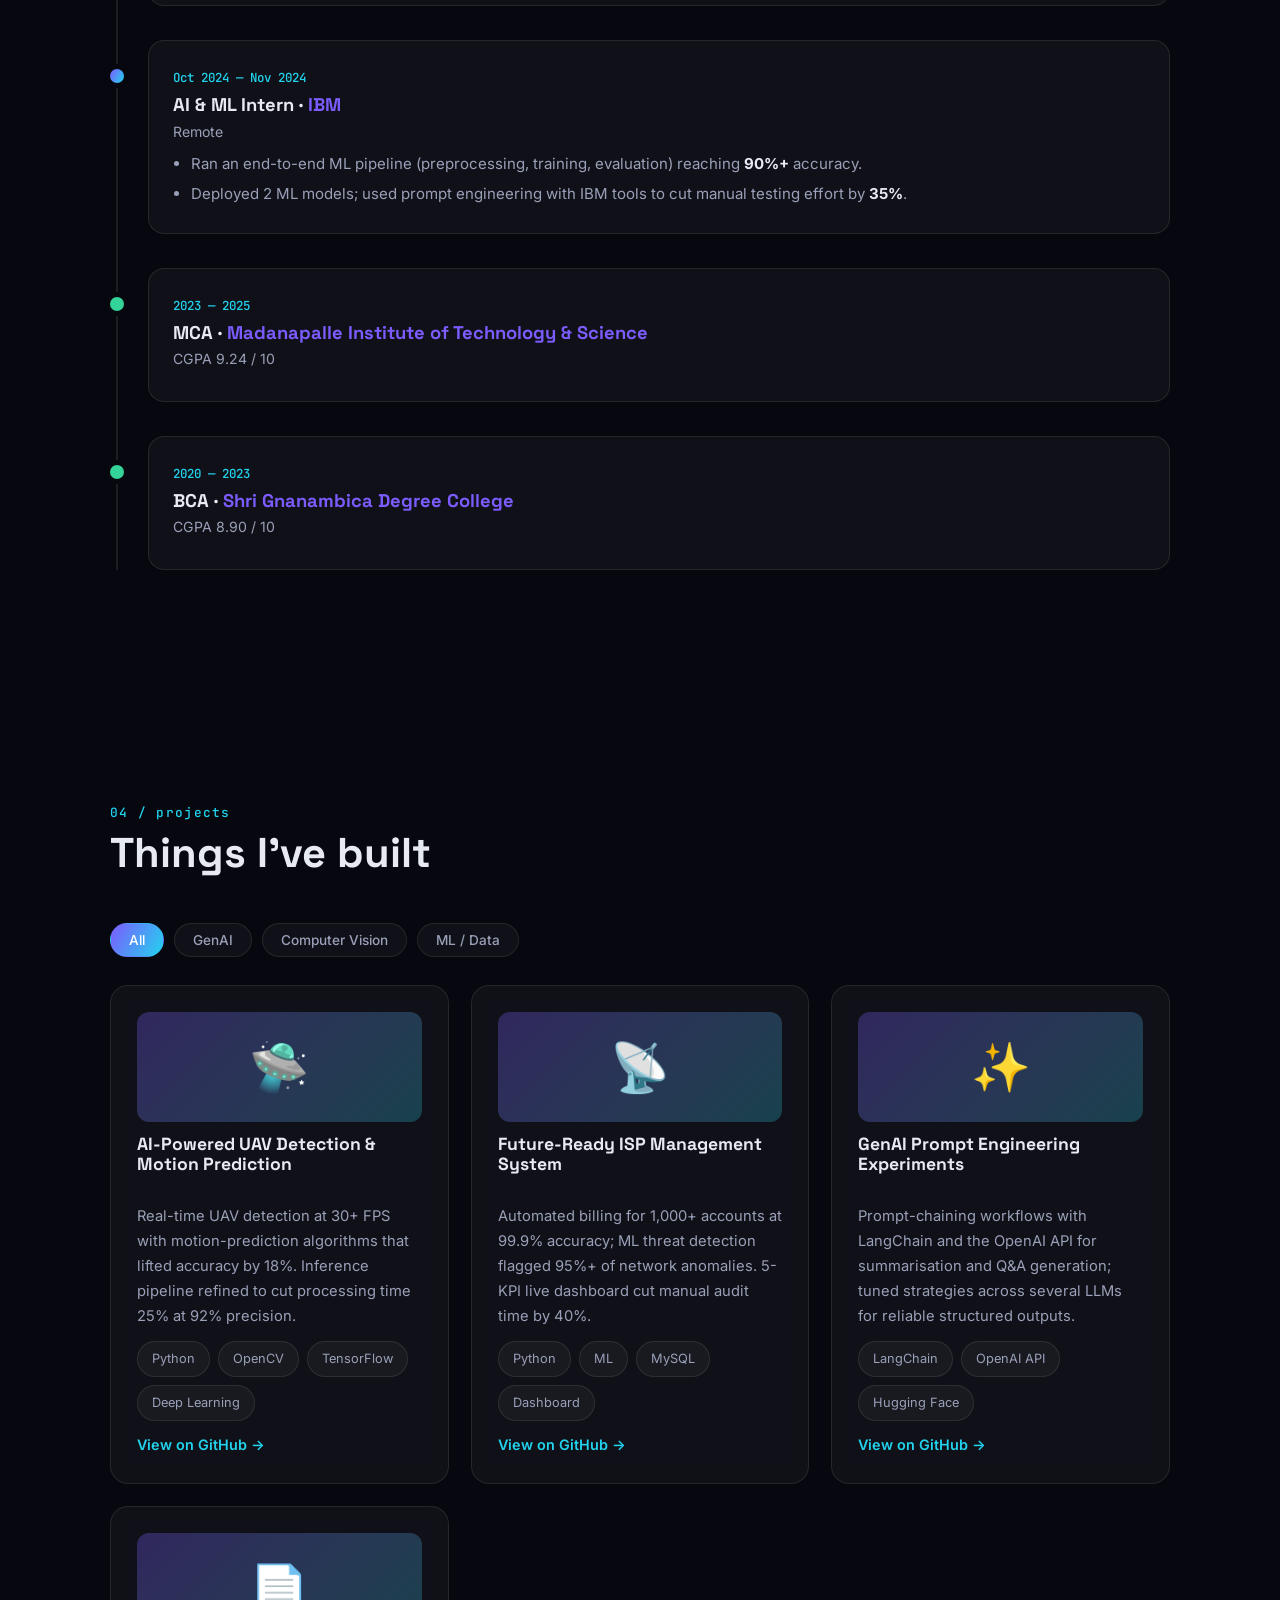
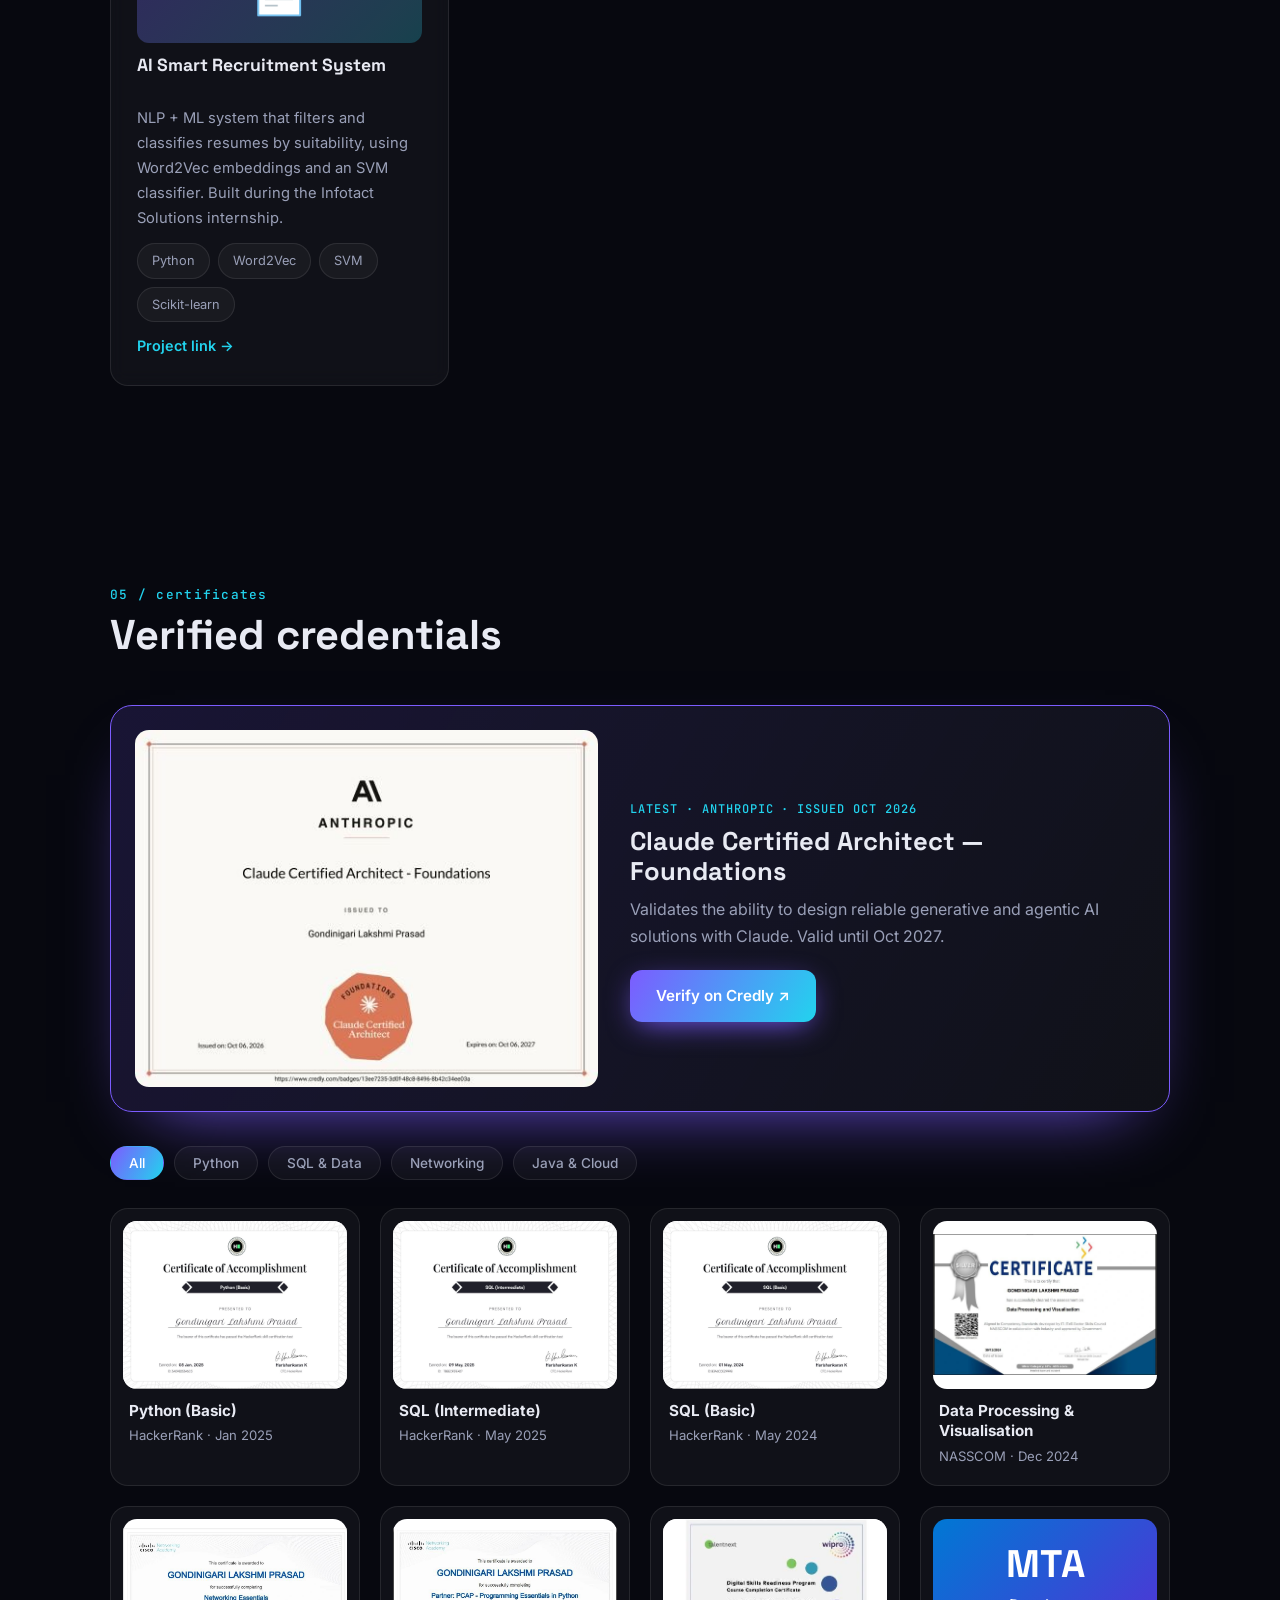
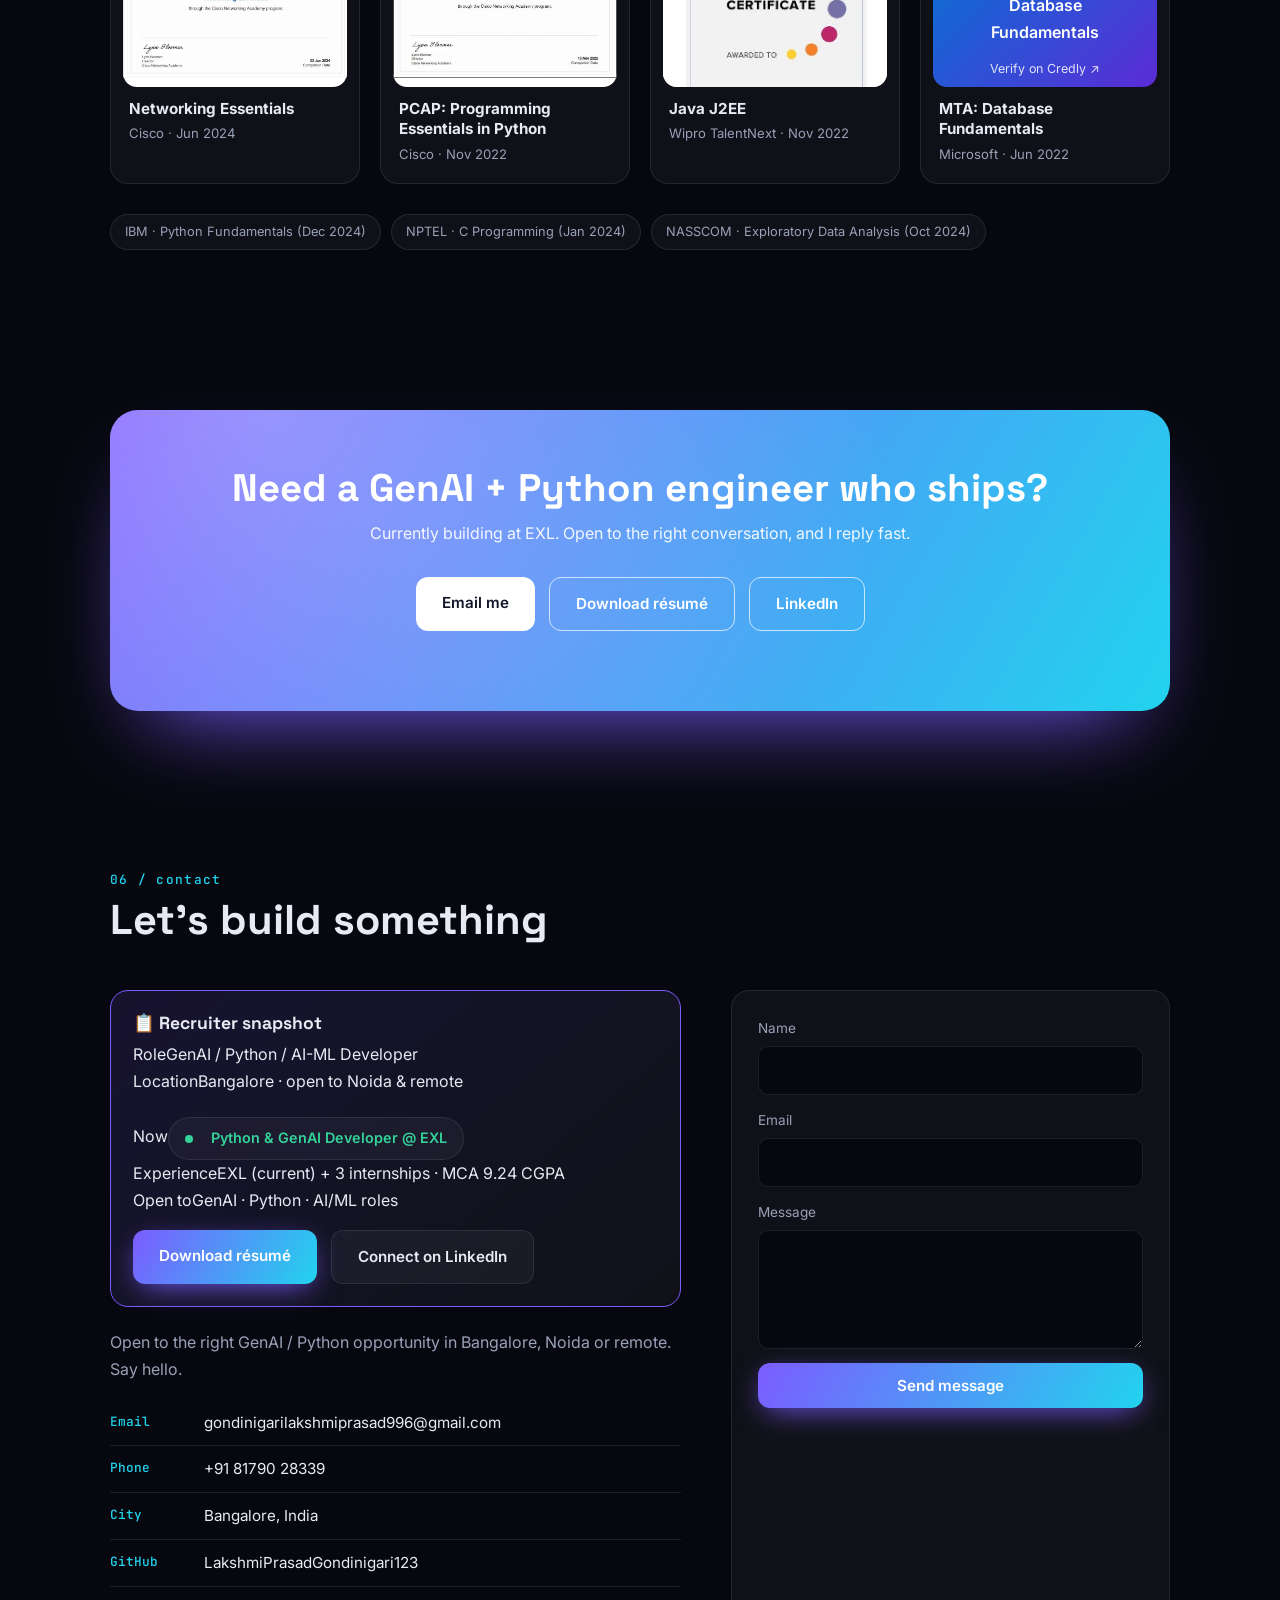
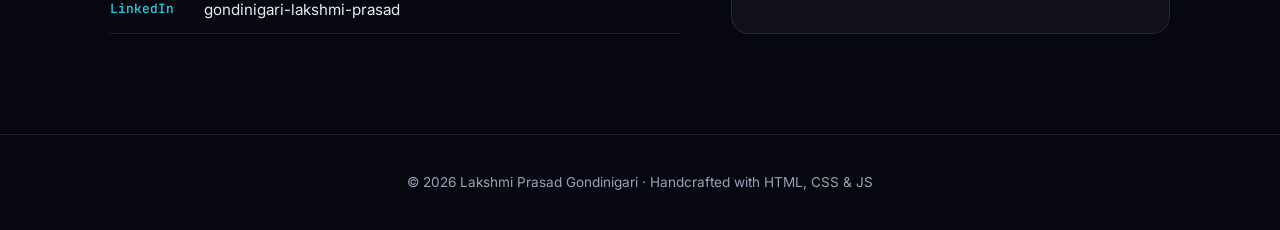
==== commit d9f290c0: "Email each registration to owner in real time while no sheet is connected Co-Authored-By: Claude Son" ====
--- a/index.html
+++ b/index.html
@@ -13,7 +13,7 @@
 <link rel="preconnect" href="https://fonts.googleapis.com">
 <link rel="preconnect" href="https://fonts.gstatic.com" crossorigin>
 <link href="https://fonts.googleapis.com/css2?family=Space+Grotesk:wght@400;500;600;700&family=Inter:wght@400;500;600&family=JetBrains+Mono:wght@400;500&display=swap" rel="stylesheet">
-<link rel="stylesheet" href="style.css?v=reg4">
+<link rel="stylesheet" href="style.css?v=reg5">
 </head>
 <body>
 <div class="progress" id="progress"></div>
@@ -425,6 +425,6 @@
 <a class="wa" id="wa" href="https://wa.me/918179028339" target="_blank" rel="noopener" aria-label="Chat on WhatsApp"><svg viewBox="0 0 32 32" width="28" height="28" aria-hidden="true"><path fill="currentColor" d="M16 3C9 3 3.4 8.6 3.4 15.5c0 2.3.6 4.4 1.7 6.3L3 29l7.4-1.9a12.5 12.5 0 0 0 5.6 1.4c6.9 0 12.6-5.600 12.600-12.500S22.900 3 16 3Zm0 22.800c-1.800 0-3.500-.5-5-1.400l-.4-.2-4.400 1.100 1.200-4.200-.3-.4a10.200 10.200 0 0 1-1.600-5.500c0-5.700 4.600-10.200 10.300-10.200S26.100 9.800 26.100 15.500 21.700 25.800 16 25.800Zm5.600-7.600c-.3-.2-1.800-.9-2.100-1s-.5-.2-.7.200-.8 1-1 1.200-.4.200-.7.100a8.300 8.300 0 0 1-4.100-3.600c-.3-.5.300-.5.900-1.600.1-.2 0-.4 0-.5l-1-2.300c-.2-.6-.5-.5-.7-.5h-.6c-.2 0-.5.100-.8.400s-1 1-1 2.500 1.100 2.900 1.200 3.100 2.100 3.200 5.100 4.500c1.900.8 2.600.9 3.600.7.600-.1 1.800-.7 2-1.400s.2-1.300.2-1.400-.3-.2-.6-.4Z"/></svg><span>Chat on WhatsApp</span></a>
 <a class="hire" href="#contact">👋 Hire me</a>
 <button class="top" id="top" aria-label="Back to top">↑</button>
-<script src="script.js?v=reg4"></script>
+<script src="script.js?v=reg5"></script>
 </body>
 </html>
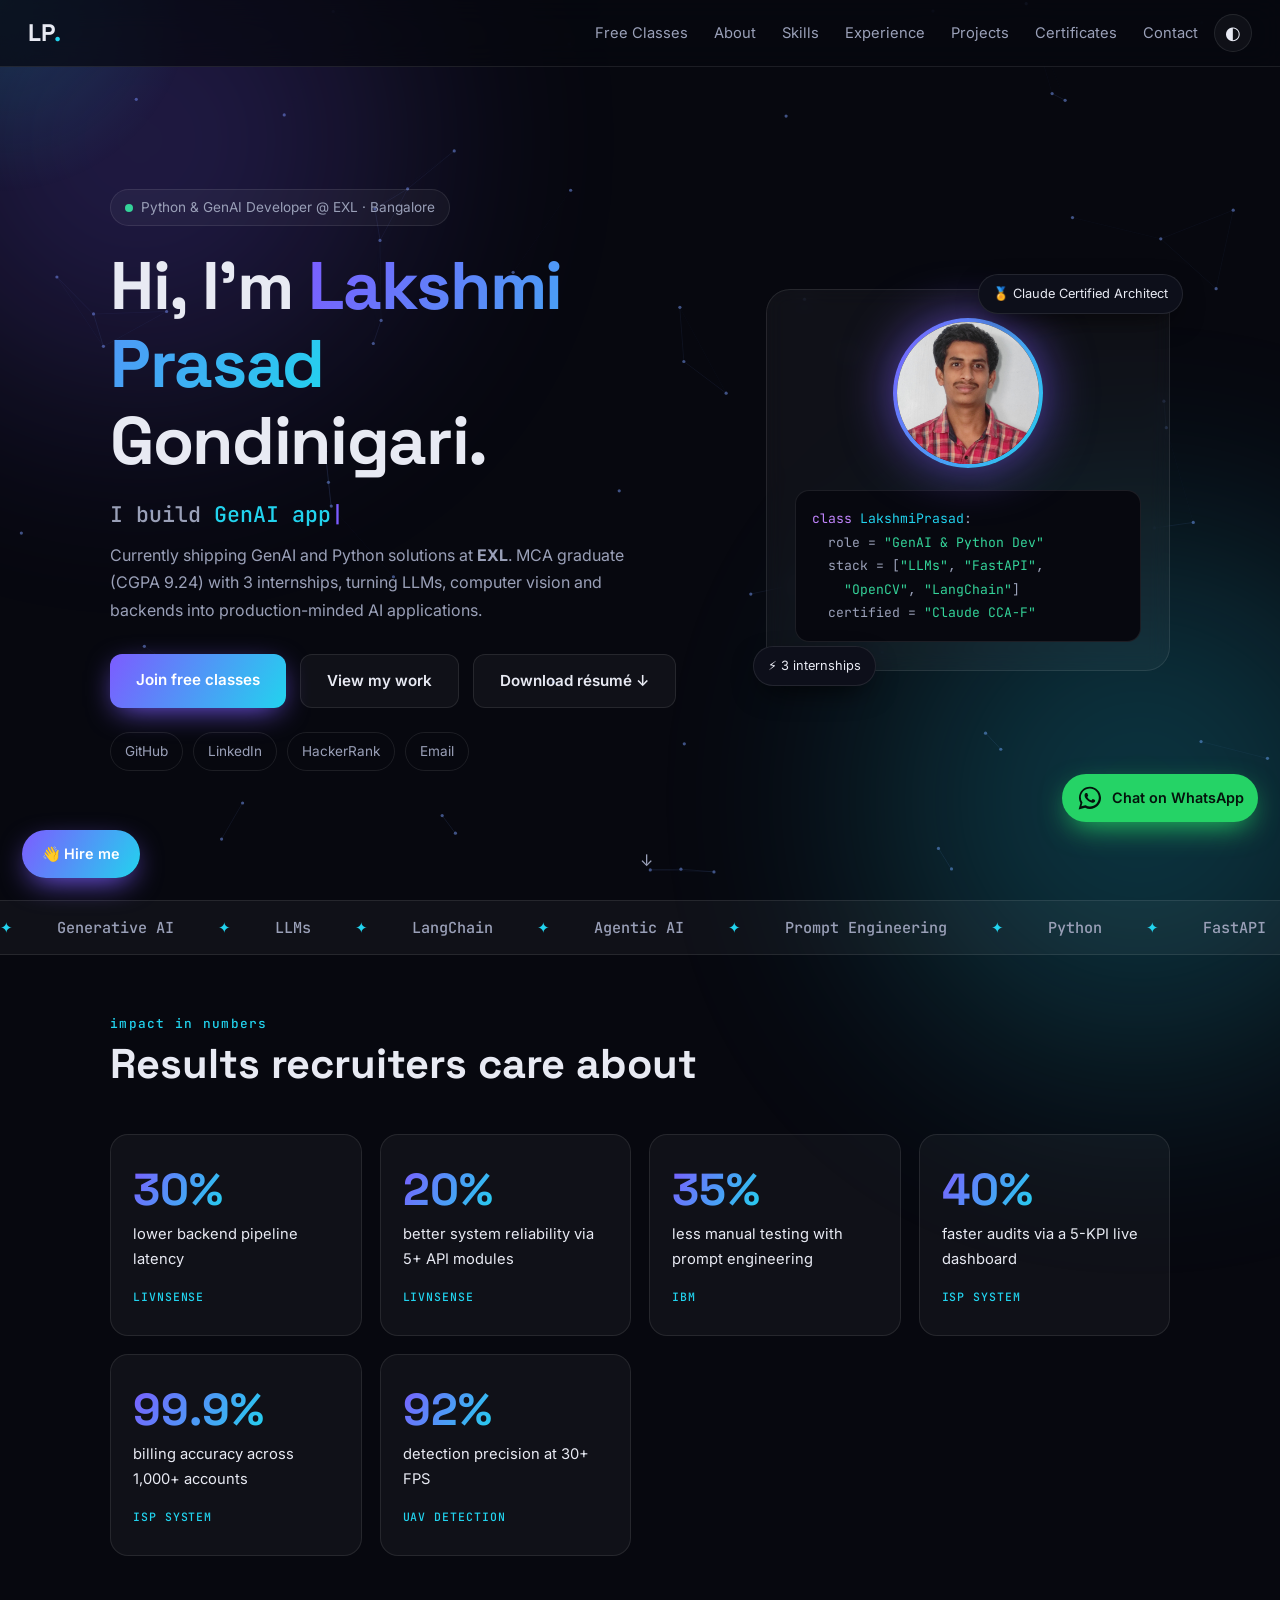
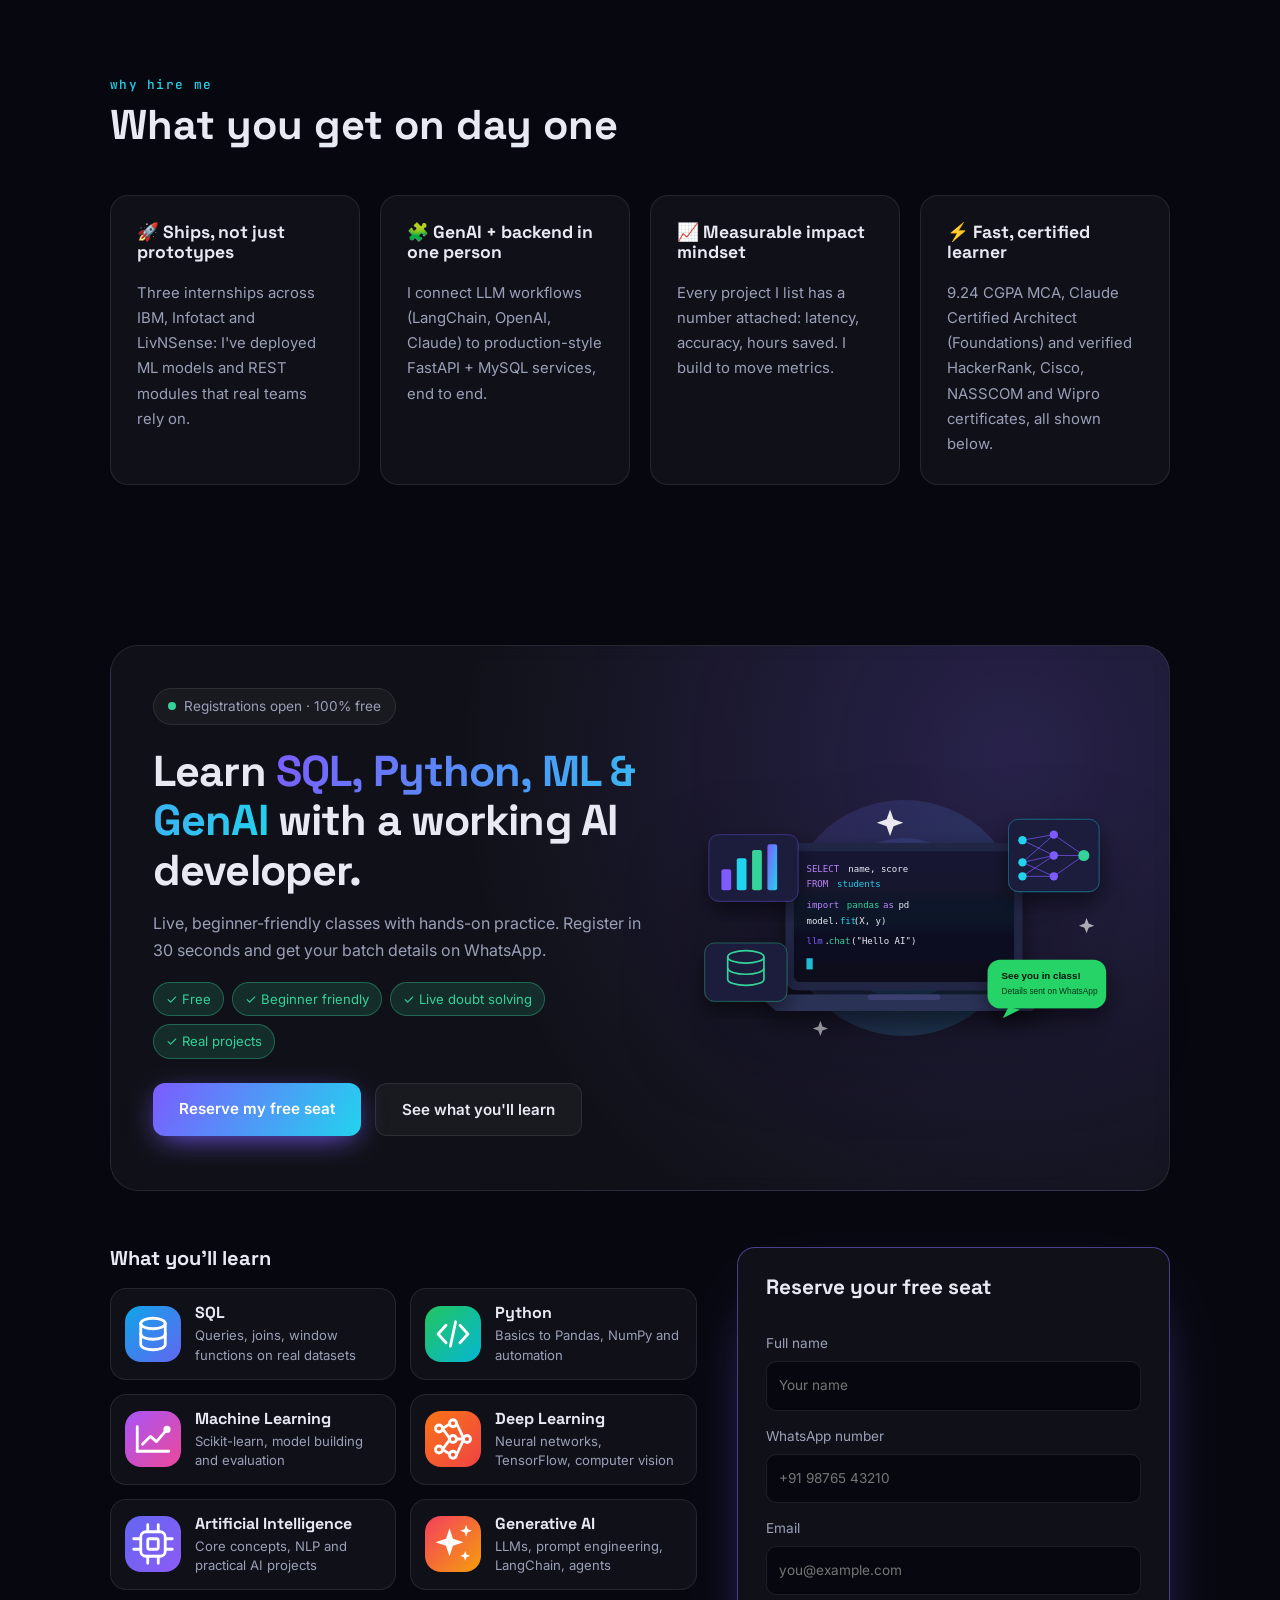
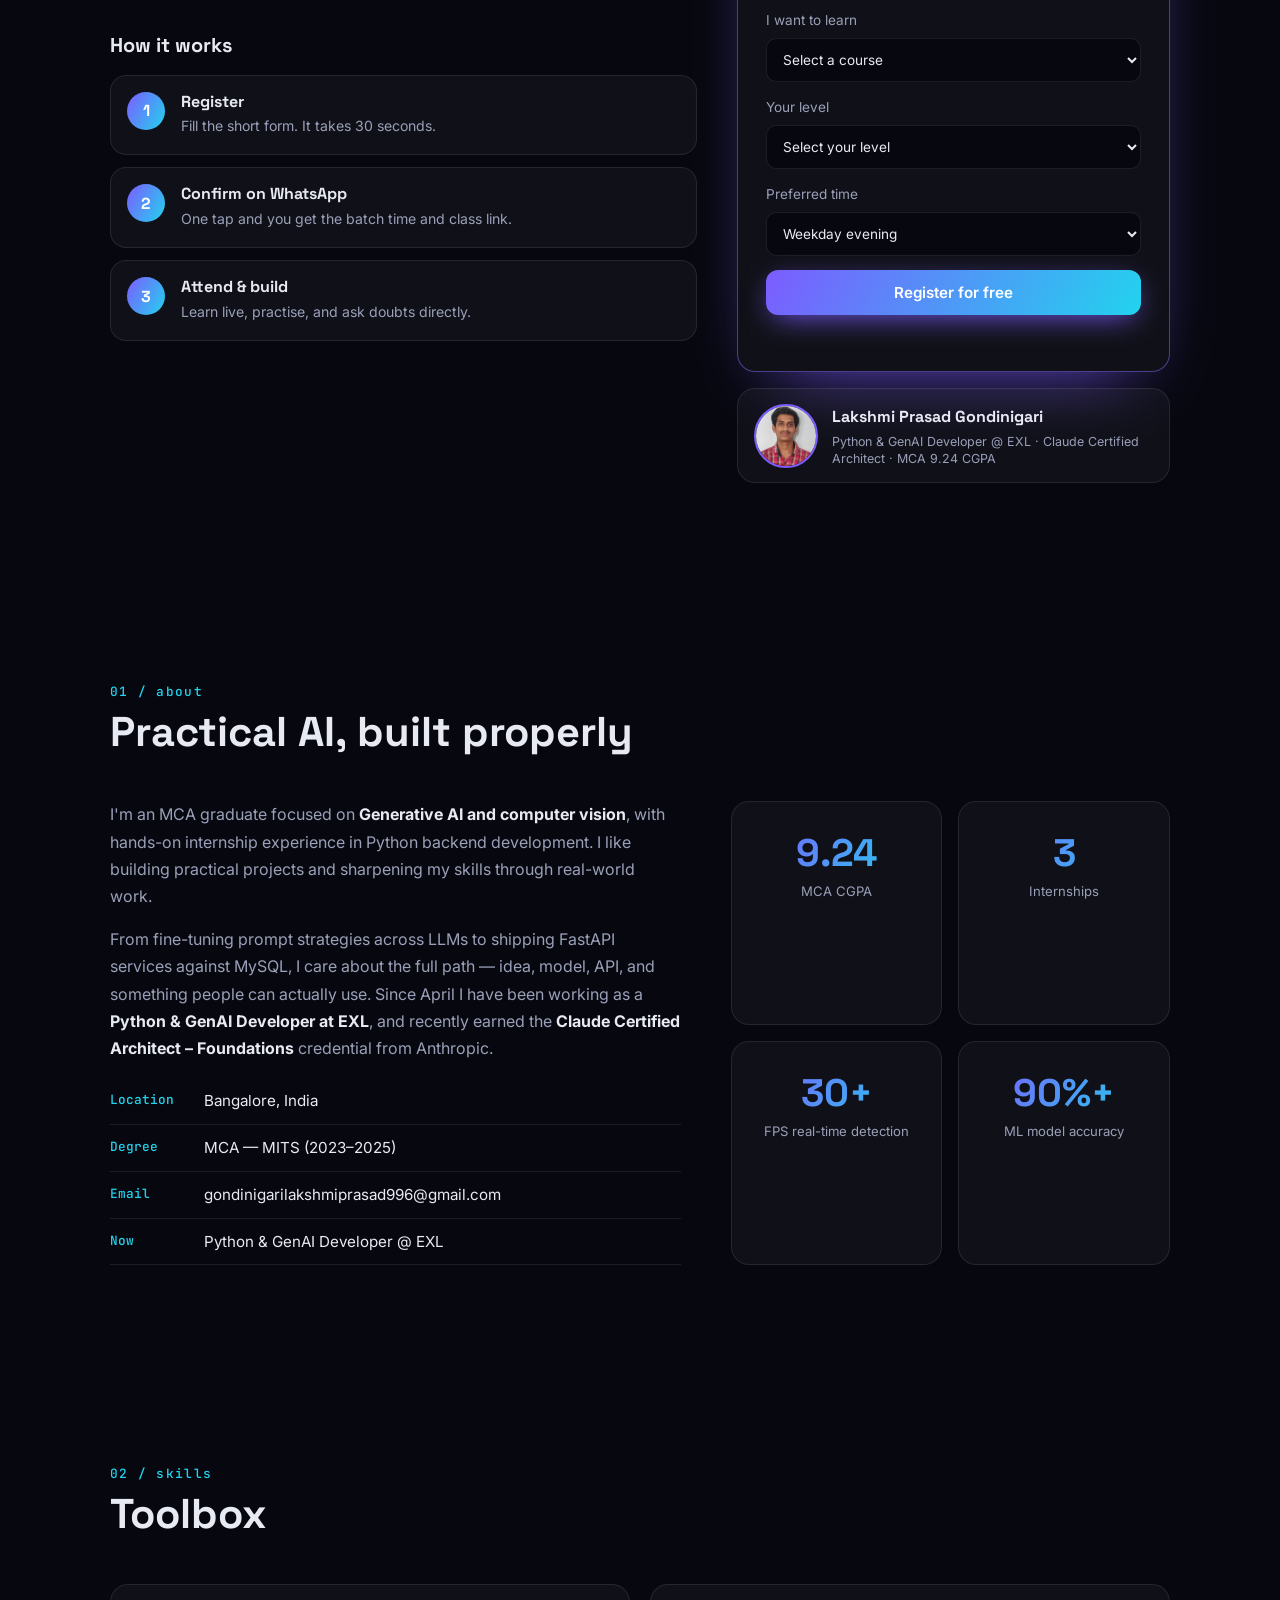
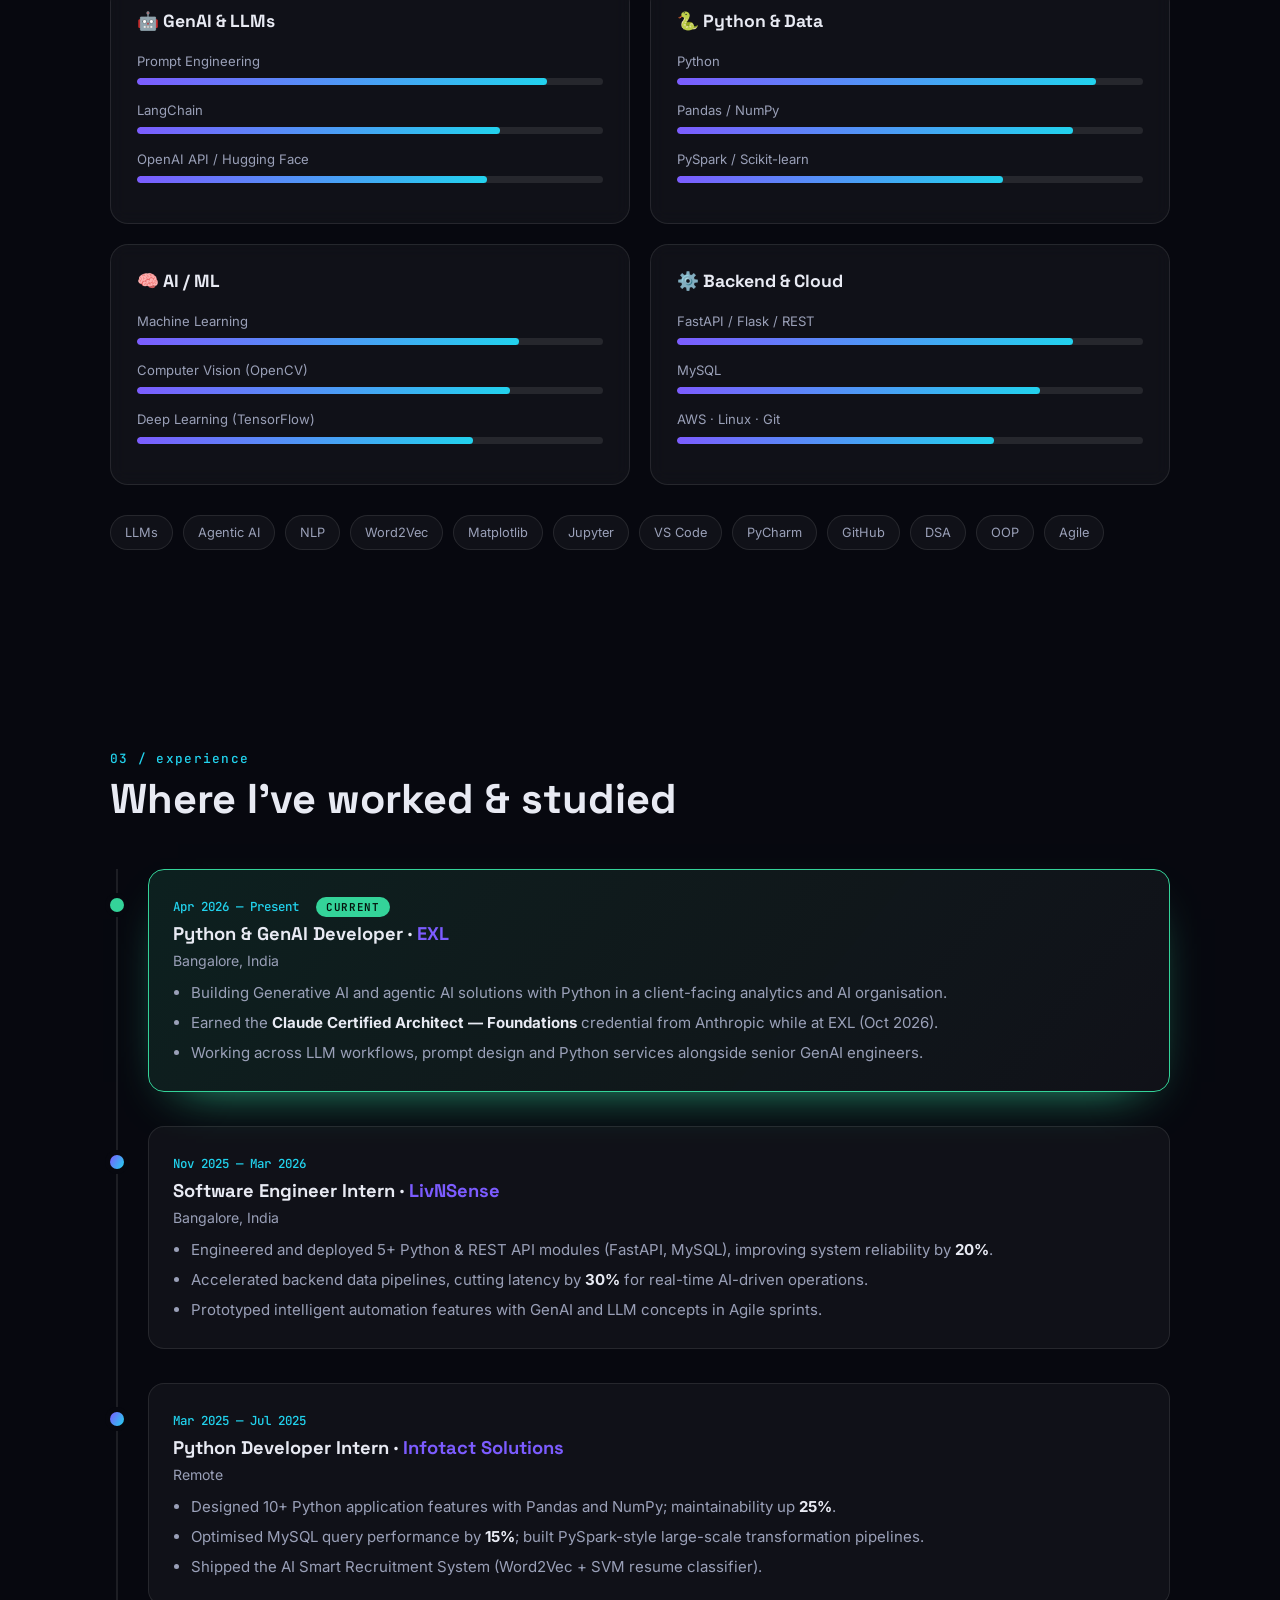
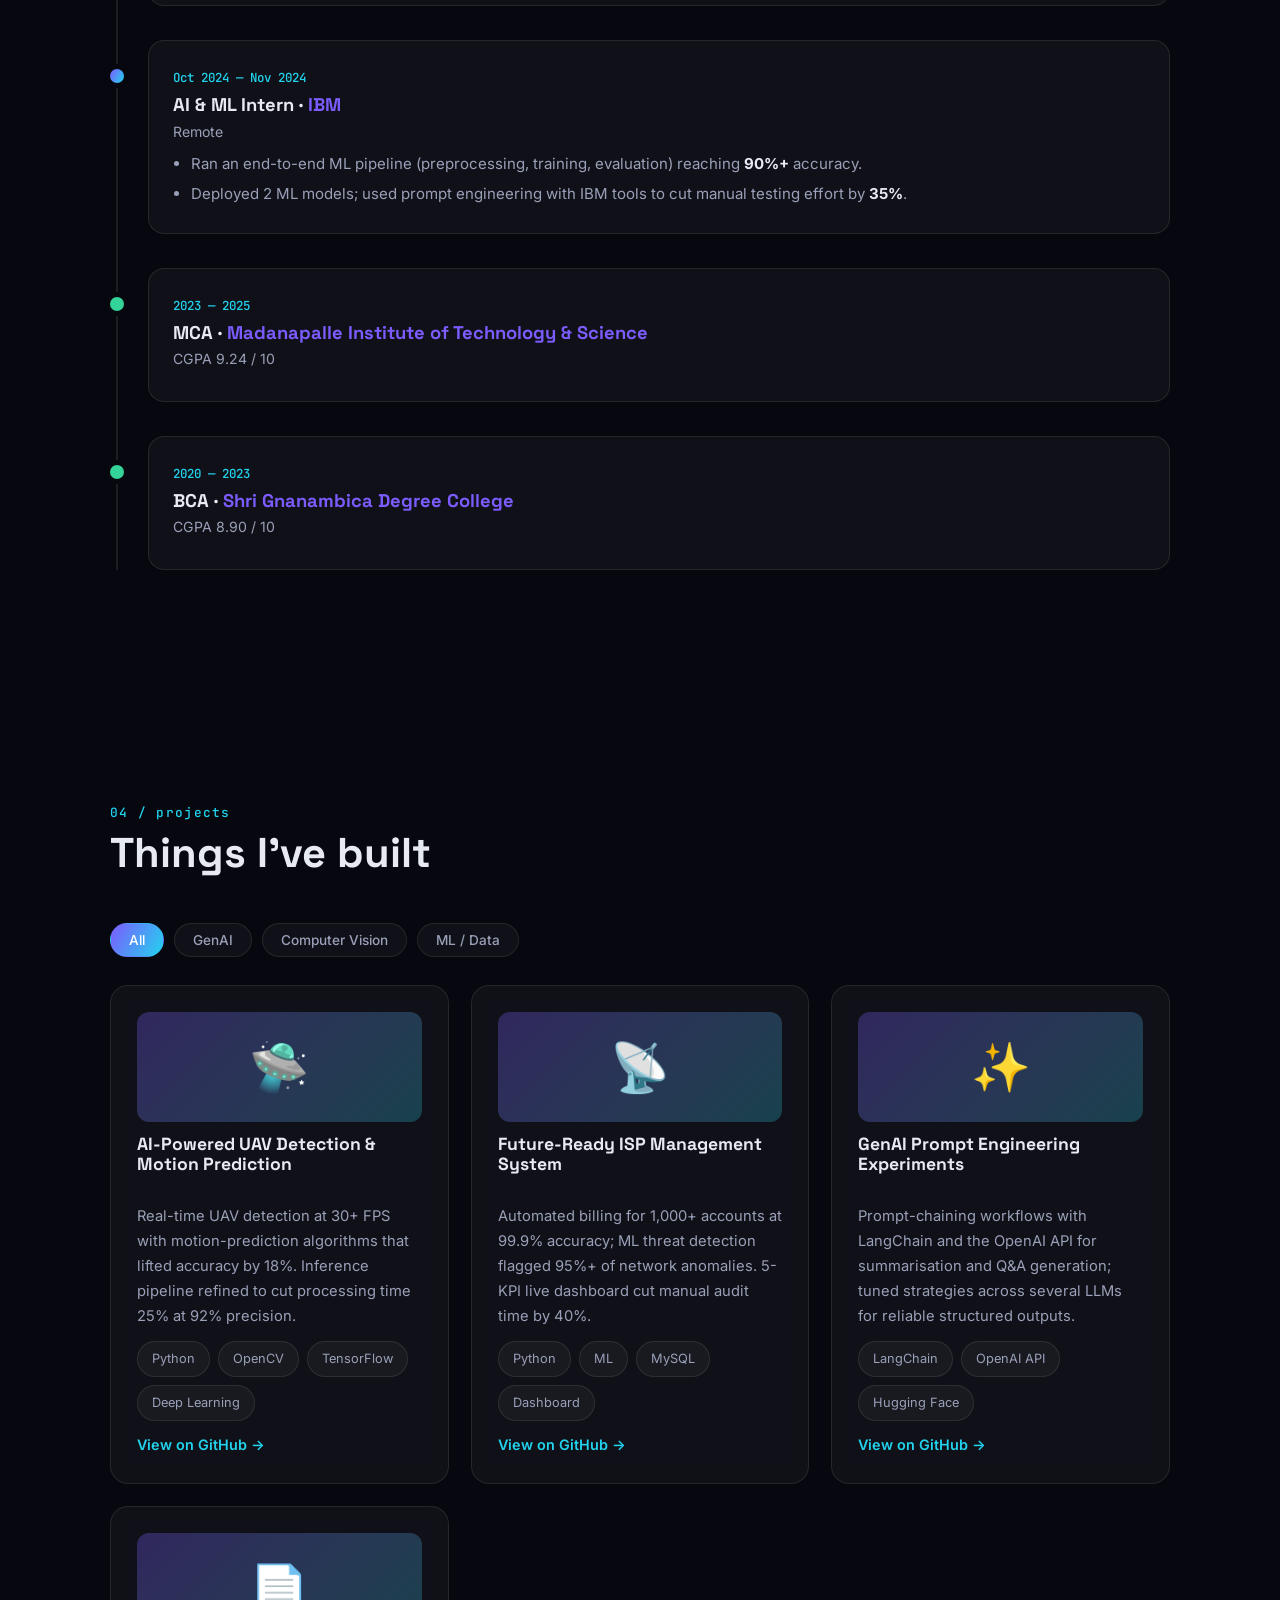
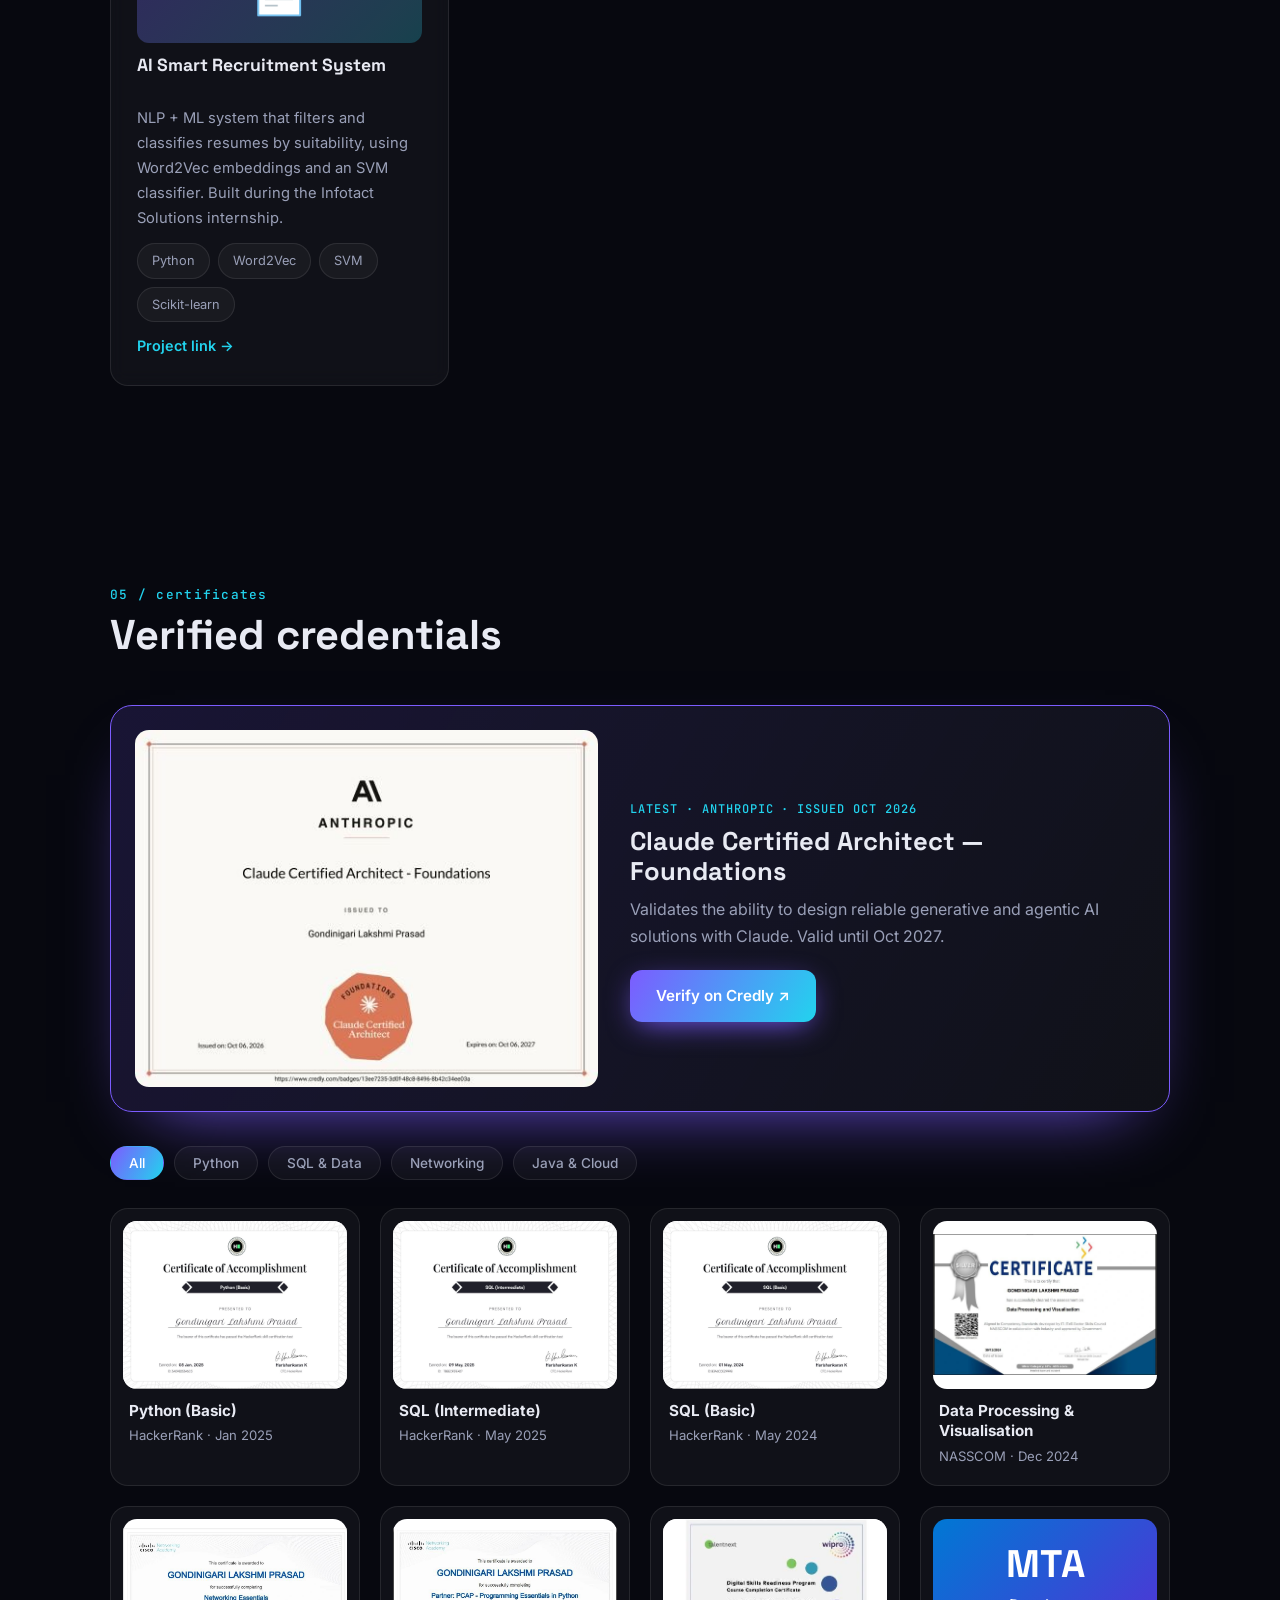
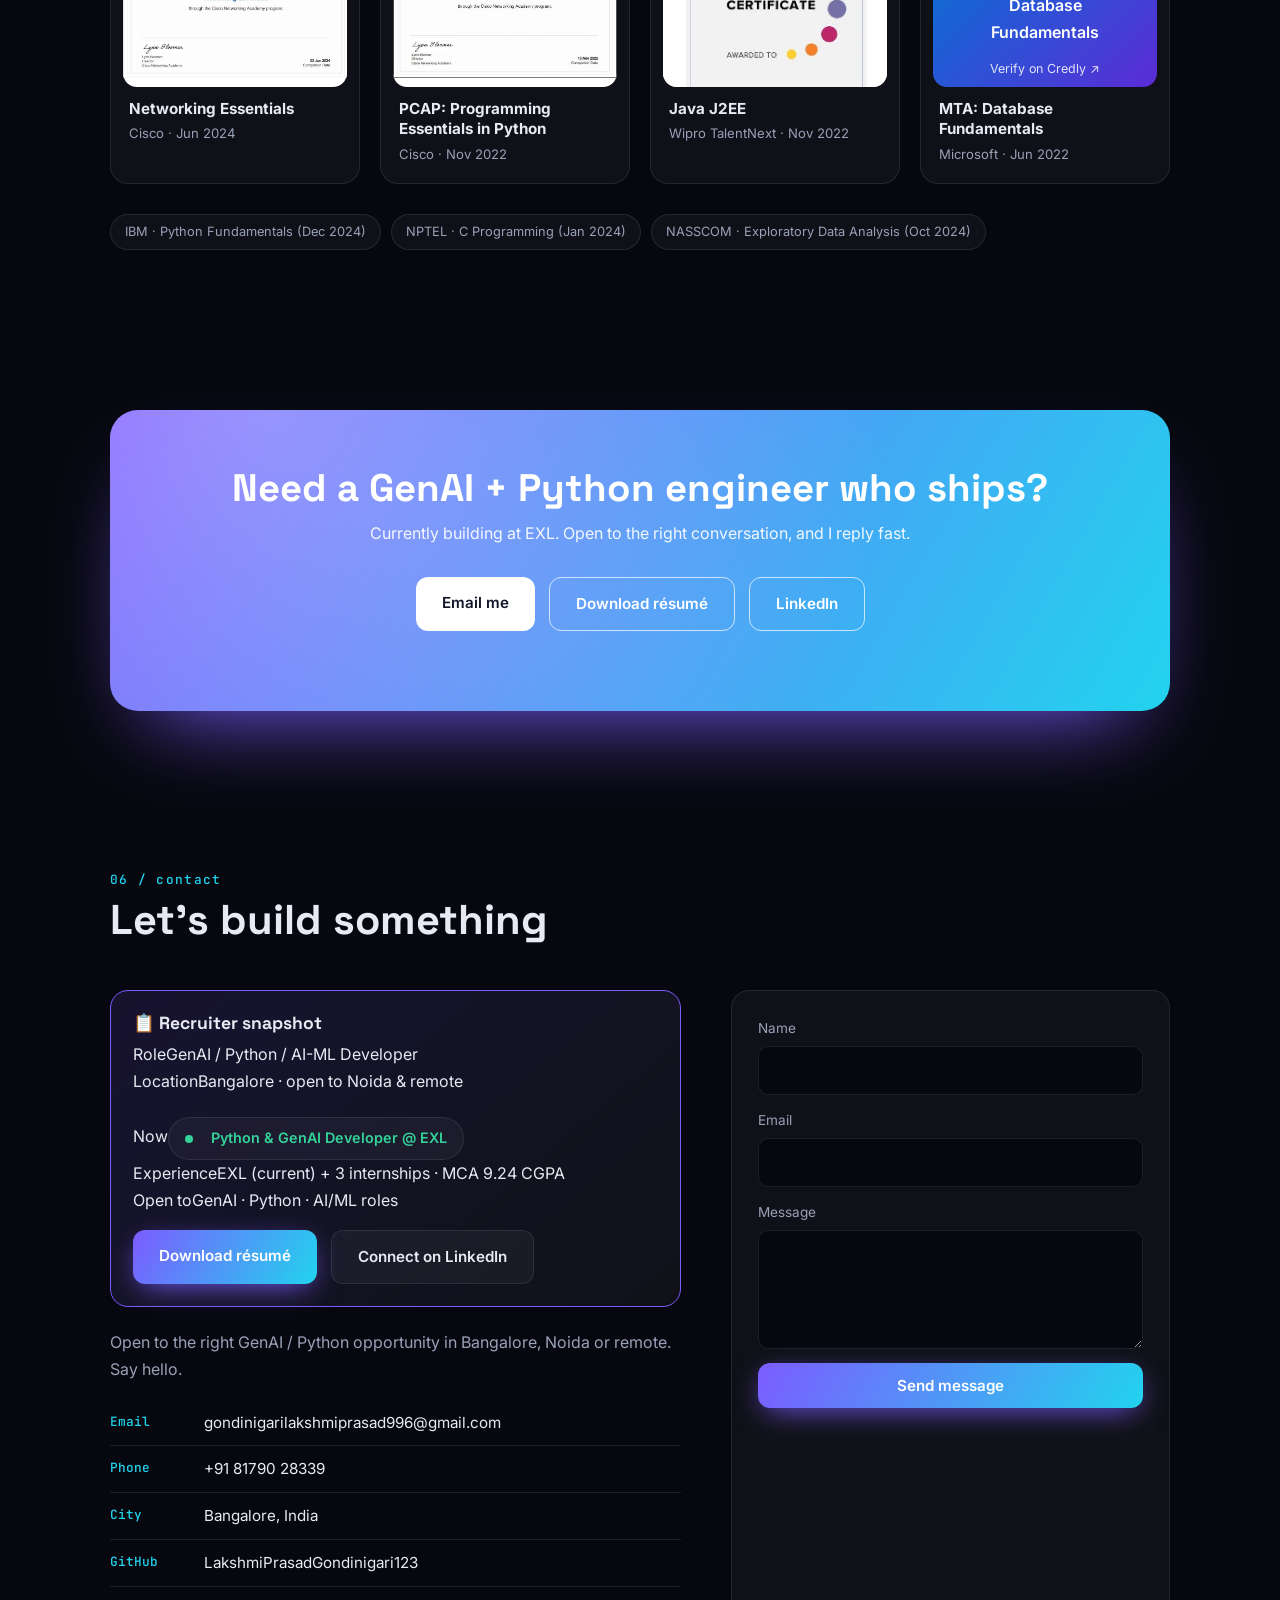
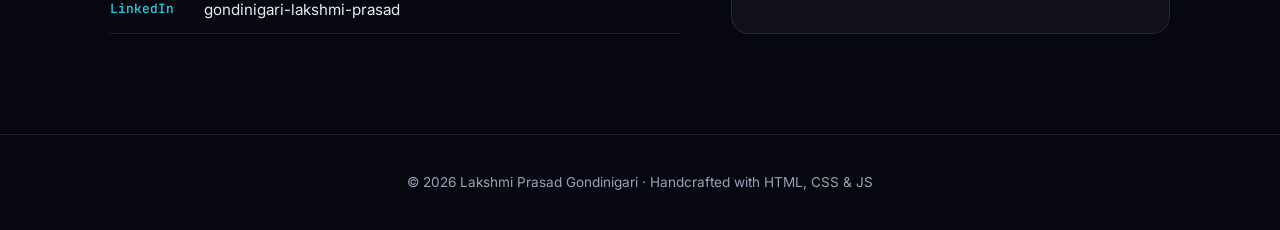
==== commit 69d1f905: "Connect registration form to Google Sheet web app (live counter + rows + email) Co-Authored-By: Clau" ====
--- a/index.html
+++ b/index.html
@@ -13,7 +13,7 @@
 <link rel="preconnect" href="https://fonts.googleapis.com">
 <link rel="preconnect" href="https://fonts.gstatic.com" crossorigin>
 <link href="https://fonts.googleapis.com/css2?family=Space+Grotesk:wght@400;500;600;700&family=Inter:wght@400;500;600&family=JetBrains+Mono:wght@400;500&display=swap" rel="stylesheet">
-<link rel="stylesheet" href="style.css?v=reg5">
+<link rel="stylesheet" href="style.css?v=reg6">
 </head>
 <body>
 <div class="progress" id="progress"></div>
@@ -425,6 +425,6 @@
 <a class="wa" id="wa" href="https://wa.me/918179028339" target="_blank" rel="noopener" aria-label="Chat on WhatsApp"><svg viewBox="0 0 32 32" width="28" height="28" aria-hidden="true"><path fill="currentColor" d="M16 3C9 3 3.4 8.6 3.4 15.5c0 2.3.6 4.4 1.7 6.3L3 29l7.4-1.9a12.5 12.5 0 0 0 5.6 1.4c6.9 0 12.6-5.600 12.600-12.500S22.900 3 16 3Zm0 22.800c-1.800 0-3.500-.5-5-1.400l-.4-.2-4.400 1.100 1.200-4.200-.3-.4a10.200 10.200 0 0 1-1.600-5.500c0-5.700 4.600-10.200 10.300-10.200S26.100 9.800 26.100 15.500 21.700 25.800 16 25.800Zm5.600-7.600c-.3-.2-1.800-.9-2.100-1s-.5-.2-.7.200-.8 1-1 1.200-.4.200-.7.100a8.300 8.300 0 0 1-4.100-3.600c-.3-.5.300-.5.900-1.600.1-.2 0-.4 0-.5l-1-2.300c-.2-.6-.5-.5-.7-.5h-.6c-.2 0-.5.100-.8.400s-1 1-1 2.500 1.100 2.900 1.200 3.100 2.100 3.200 5.100 4.500c1.900.8 2.600.9 3.600.7.600-.1 1.800-.7 2-1.400s.2-1.300.2-1.400-.3-.2-.6-.4Z"/></svg><span>Chat on WhatsApp</span></a>
 <a class="hire" href="#contact">👋 Hire me</a>
 <button class="top" id="top" aria-label="Back to top">↑</button>
-<script src="script.js?v=reg5"></script>
+<script src="script.js?v=reg6"></script>
 </body>
 </html>
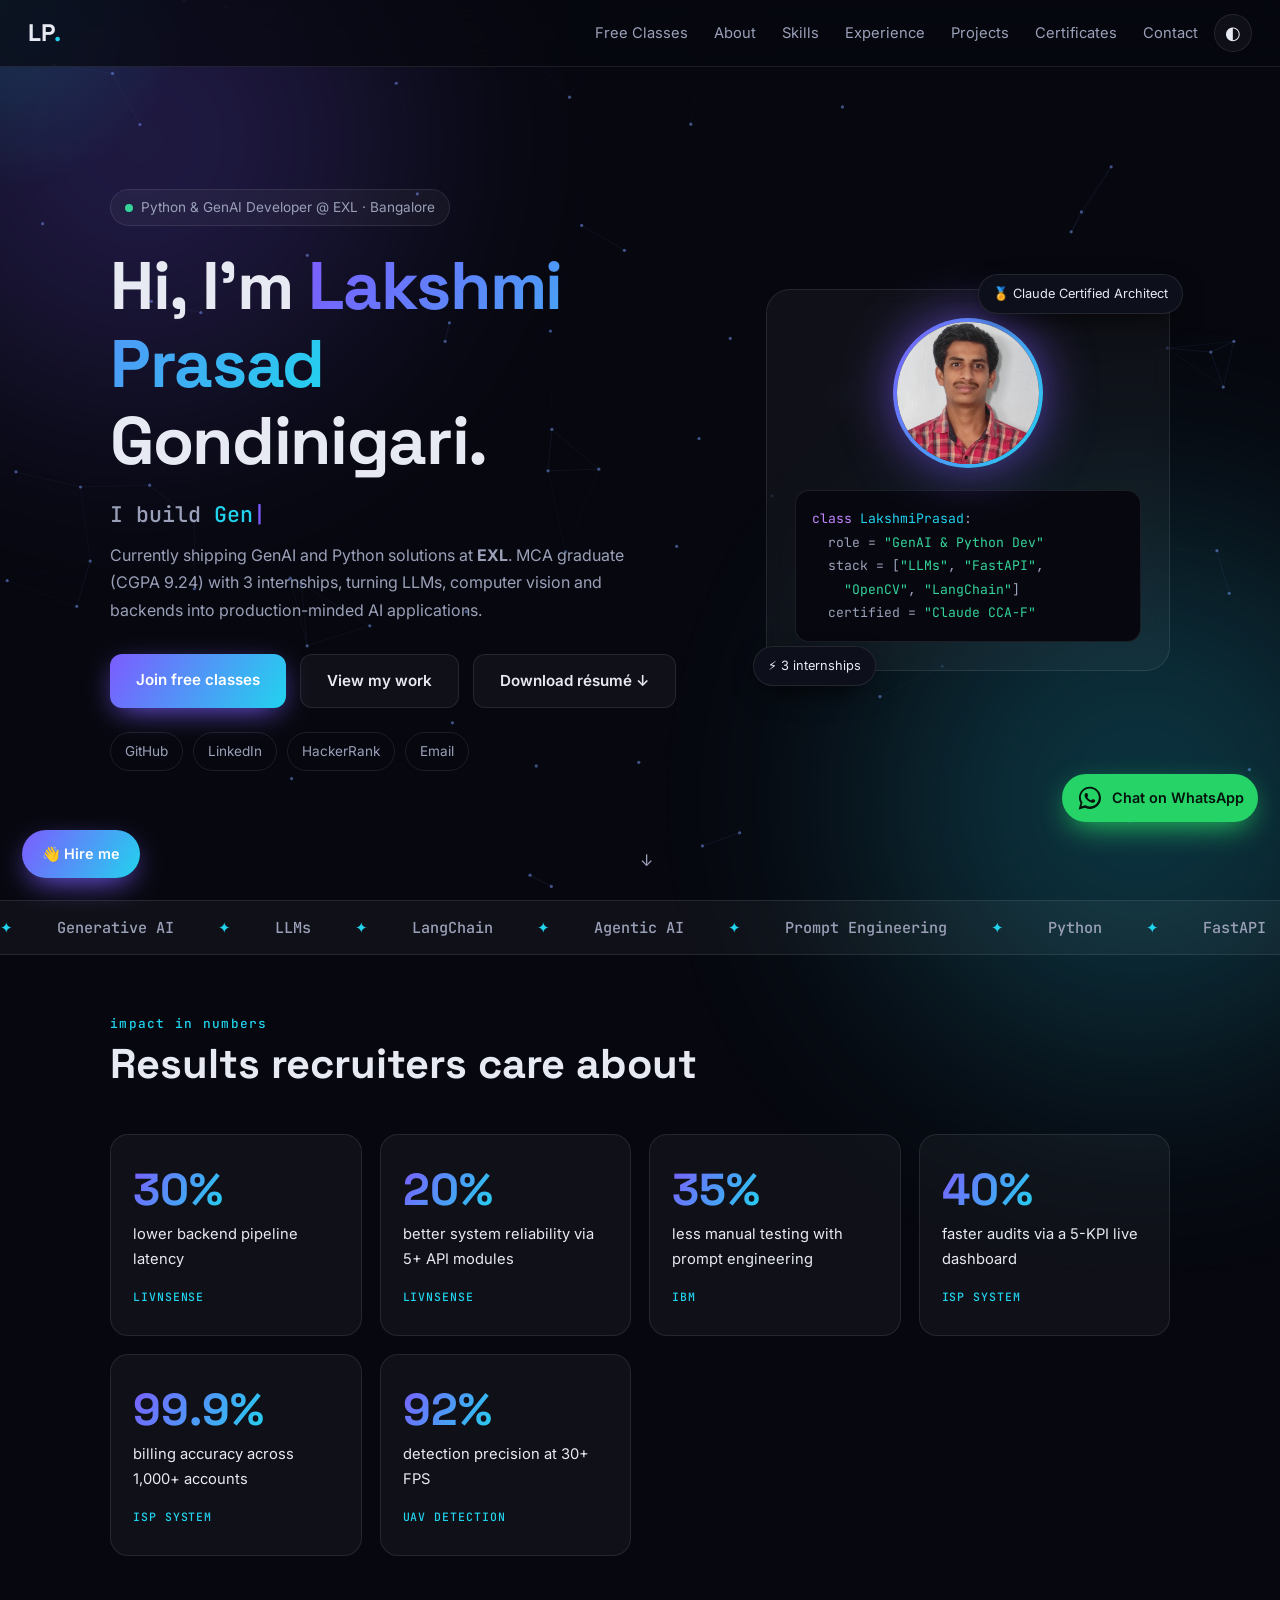
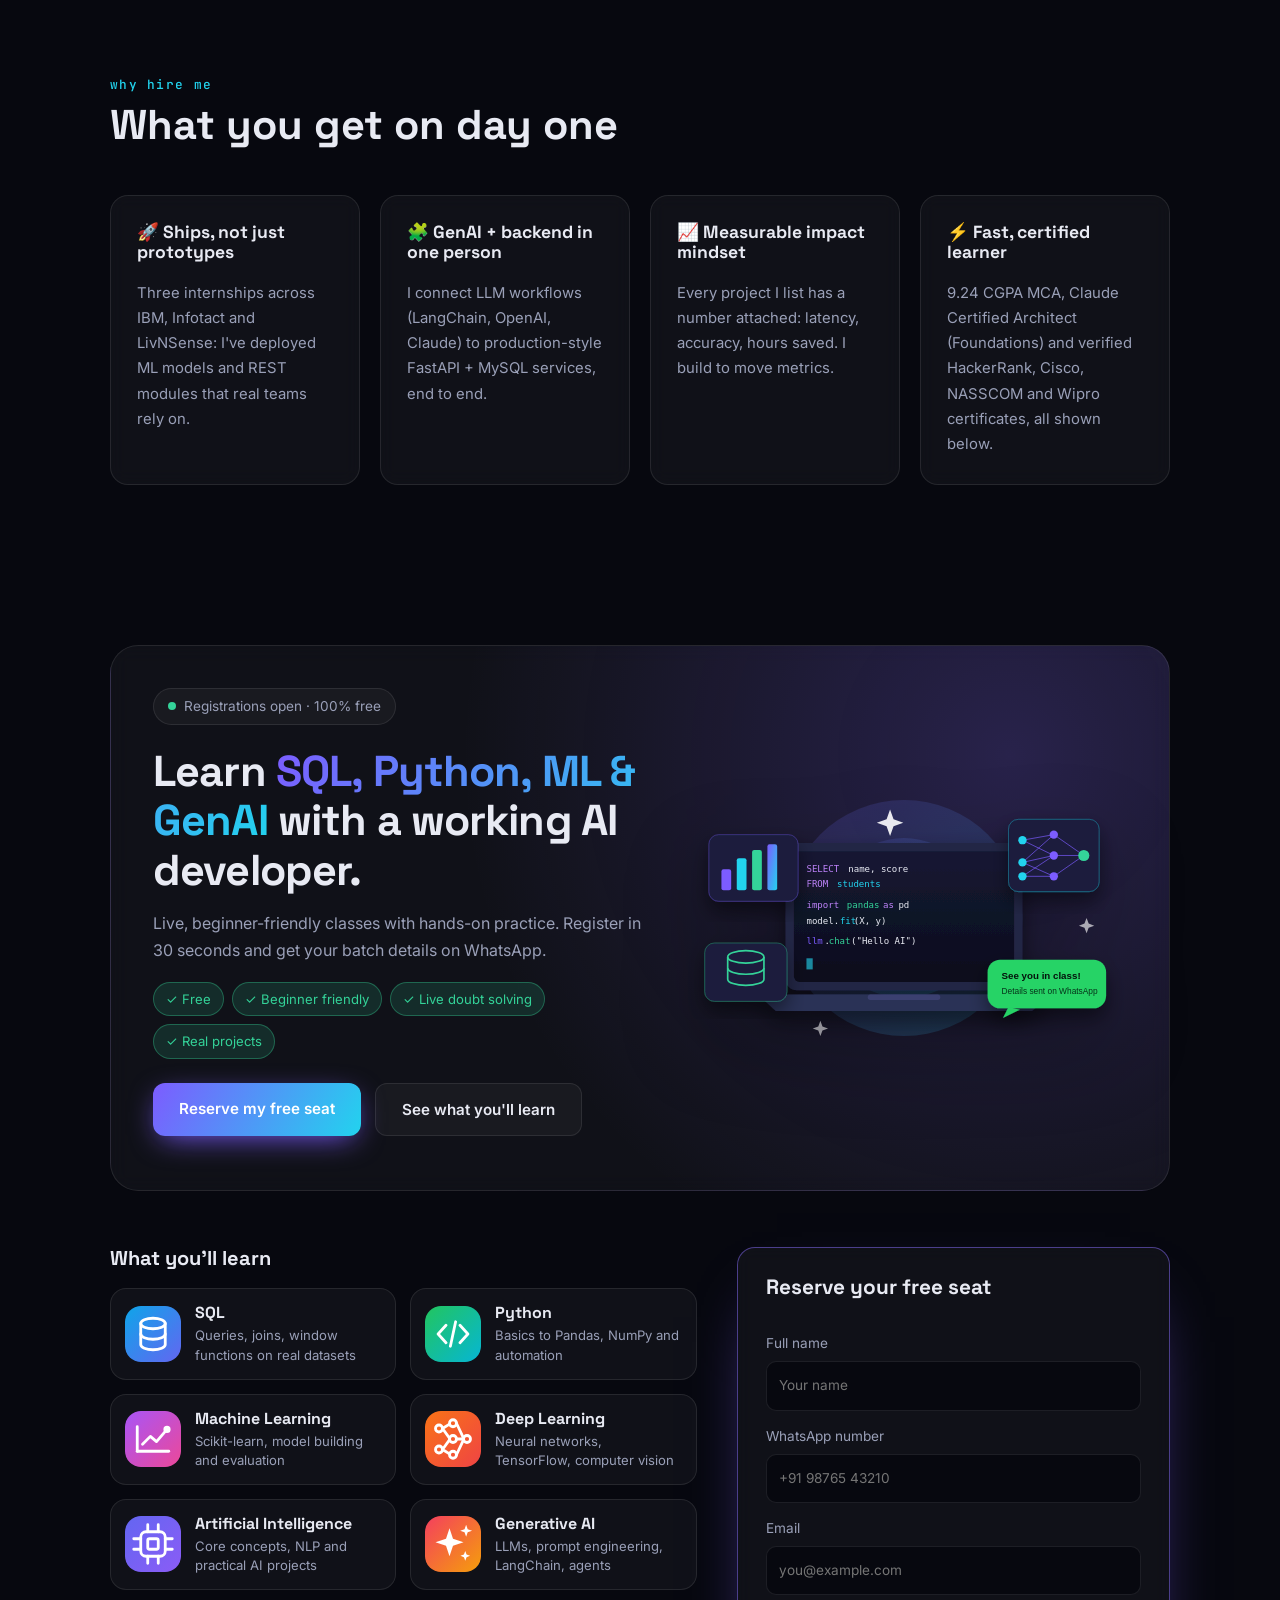
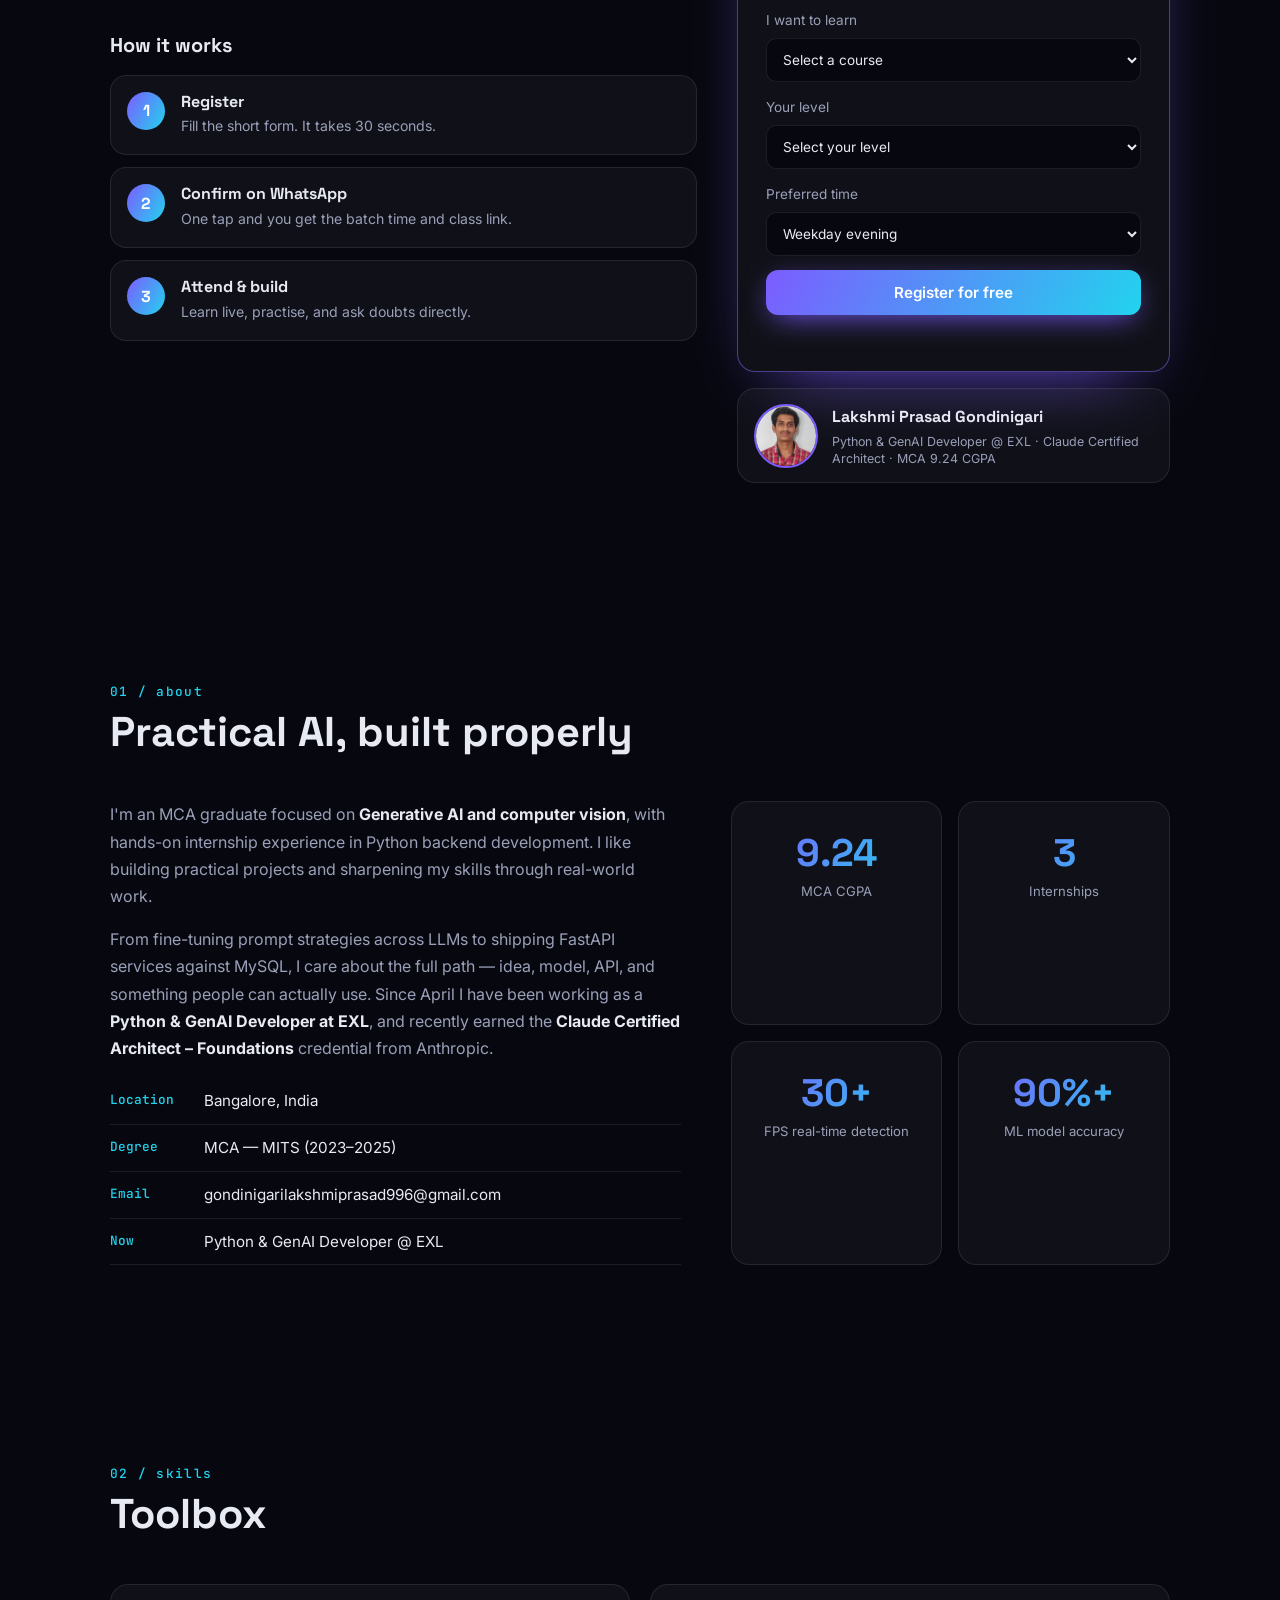
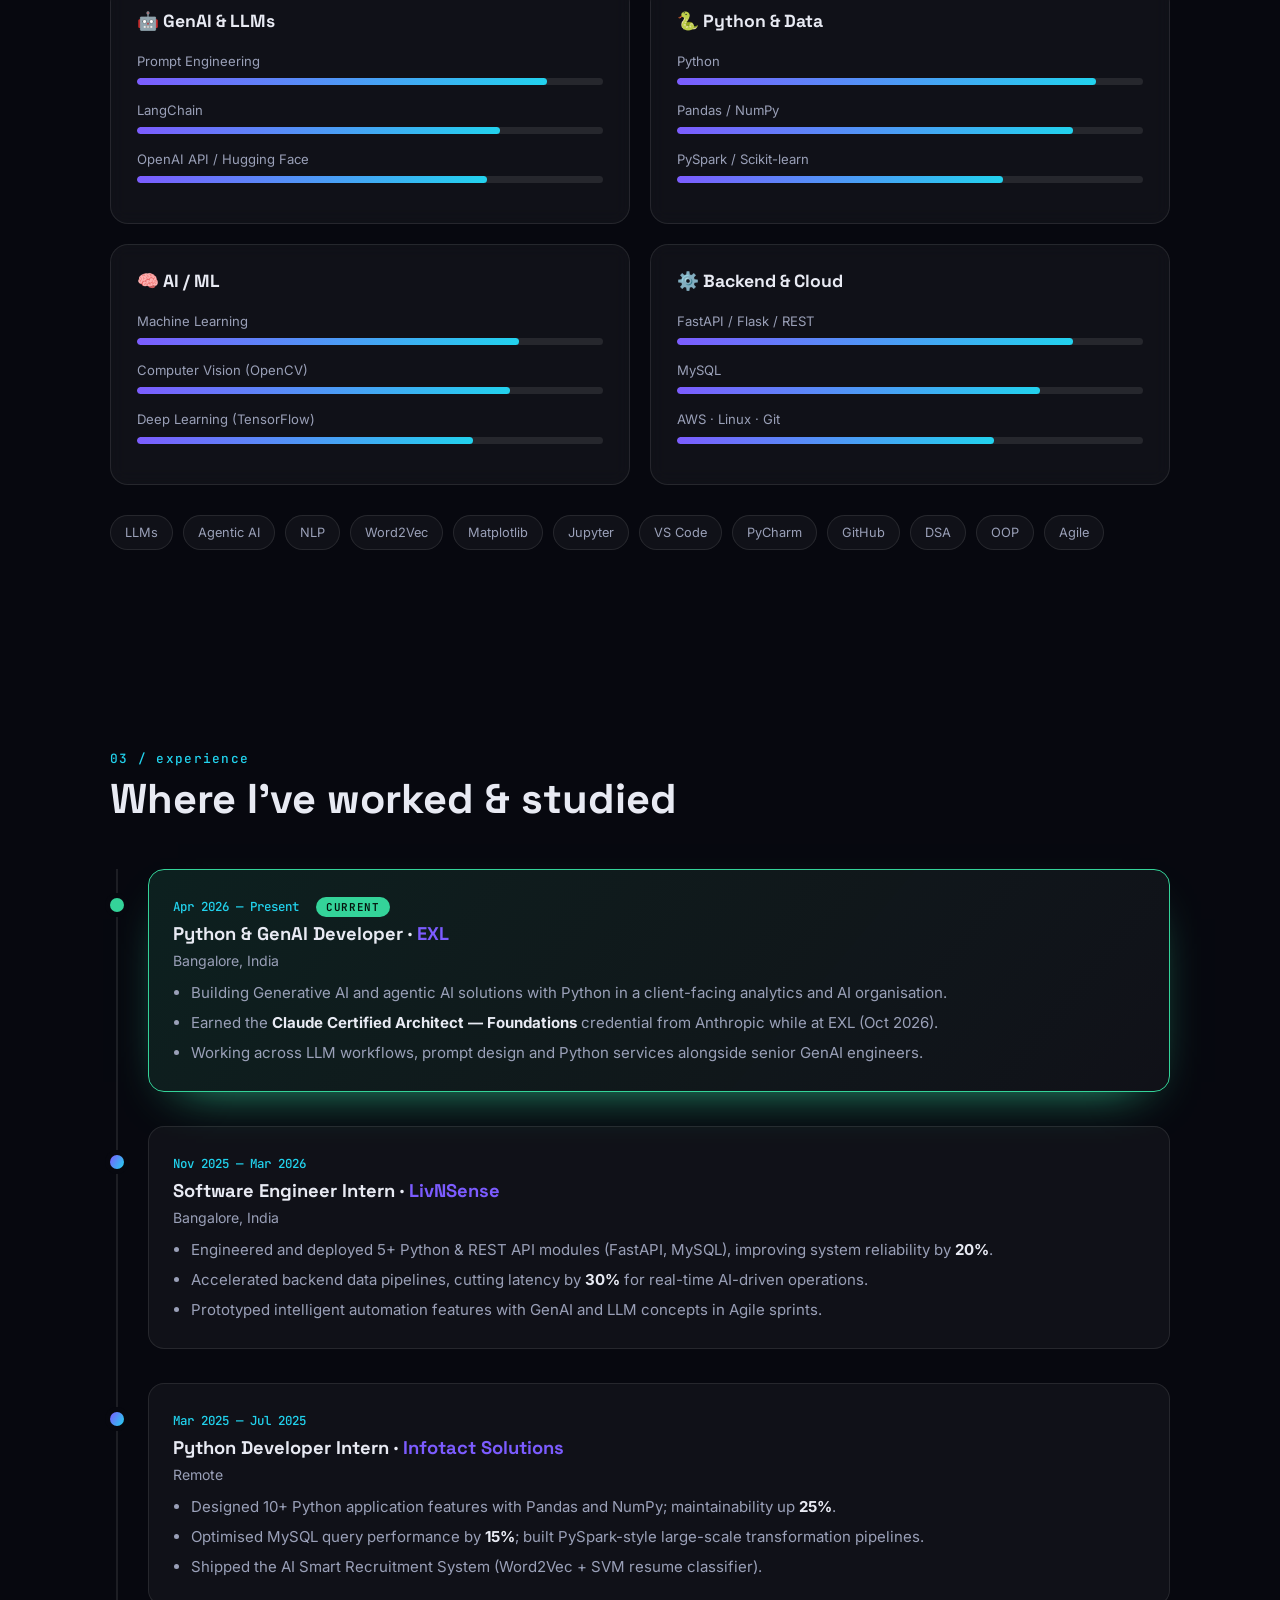
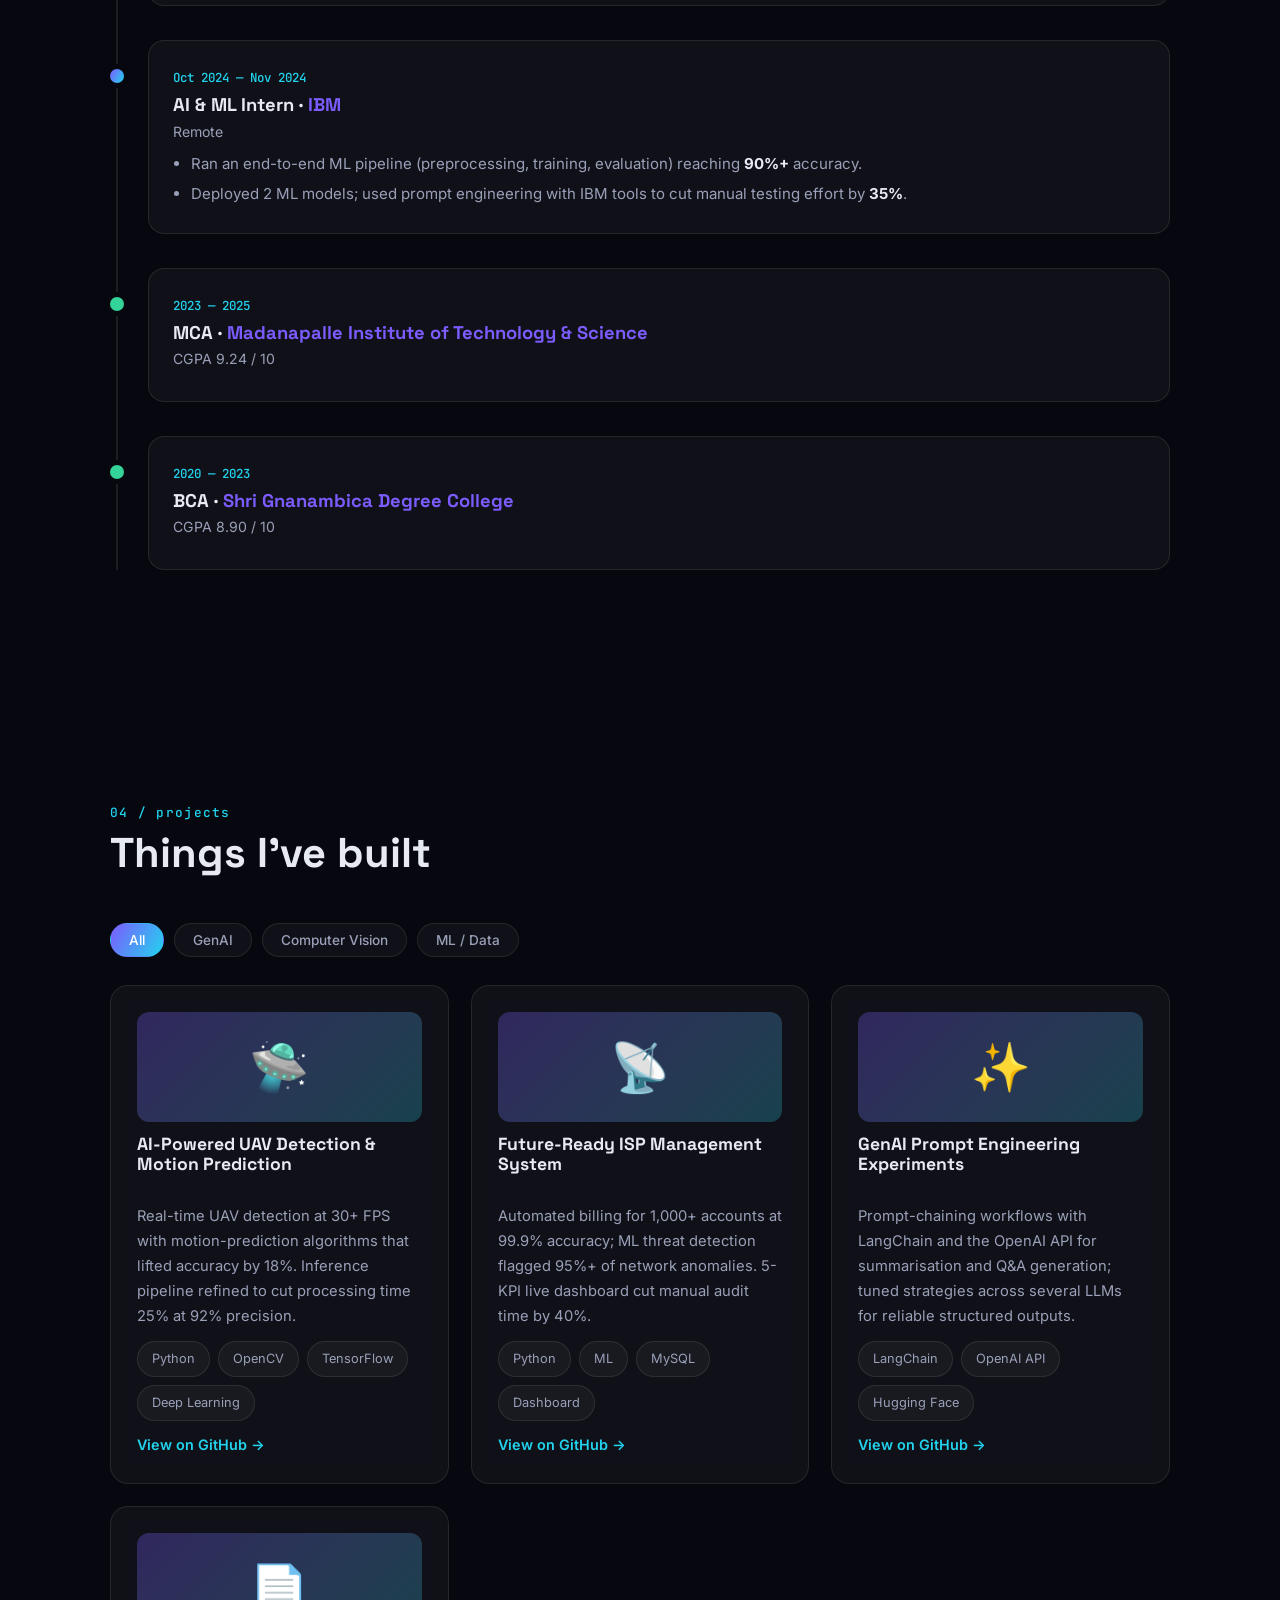
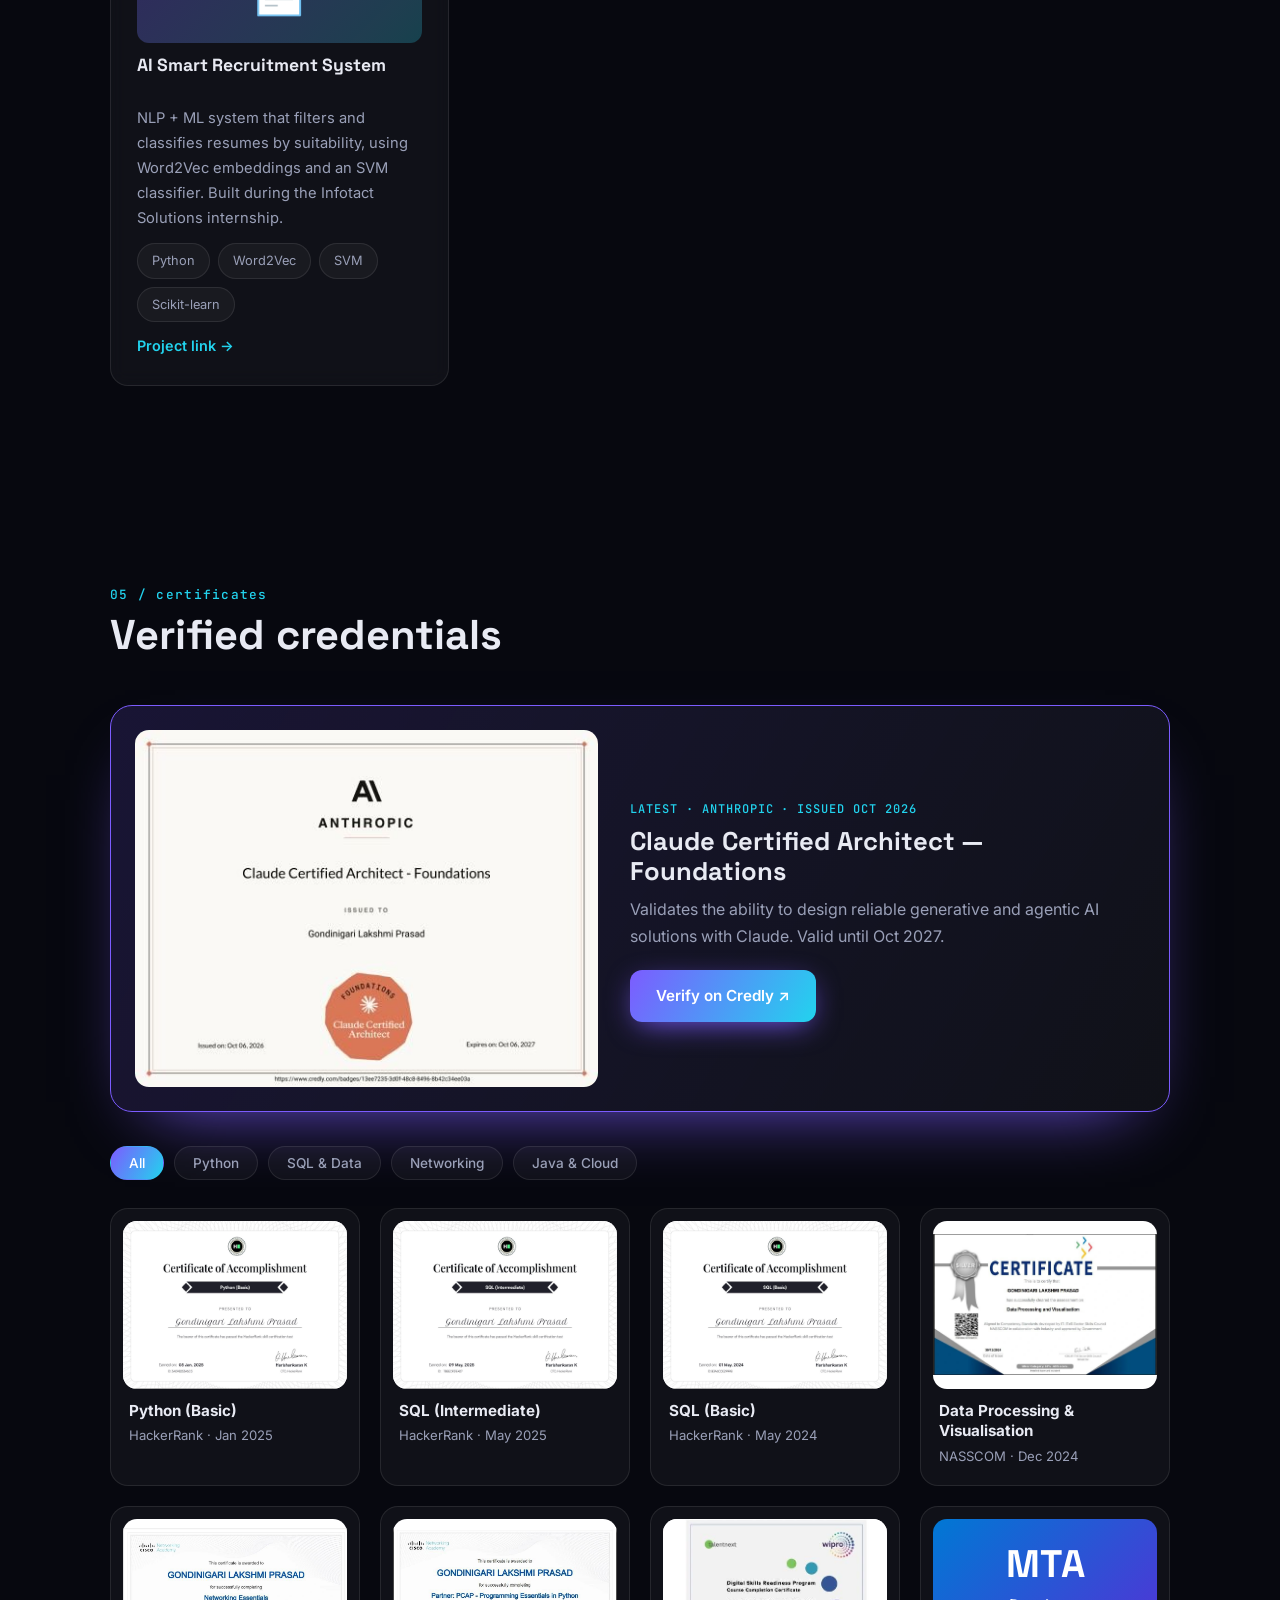
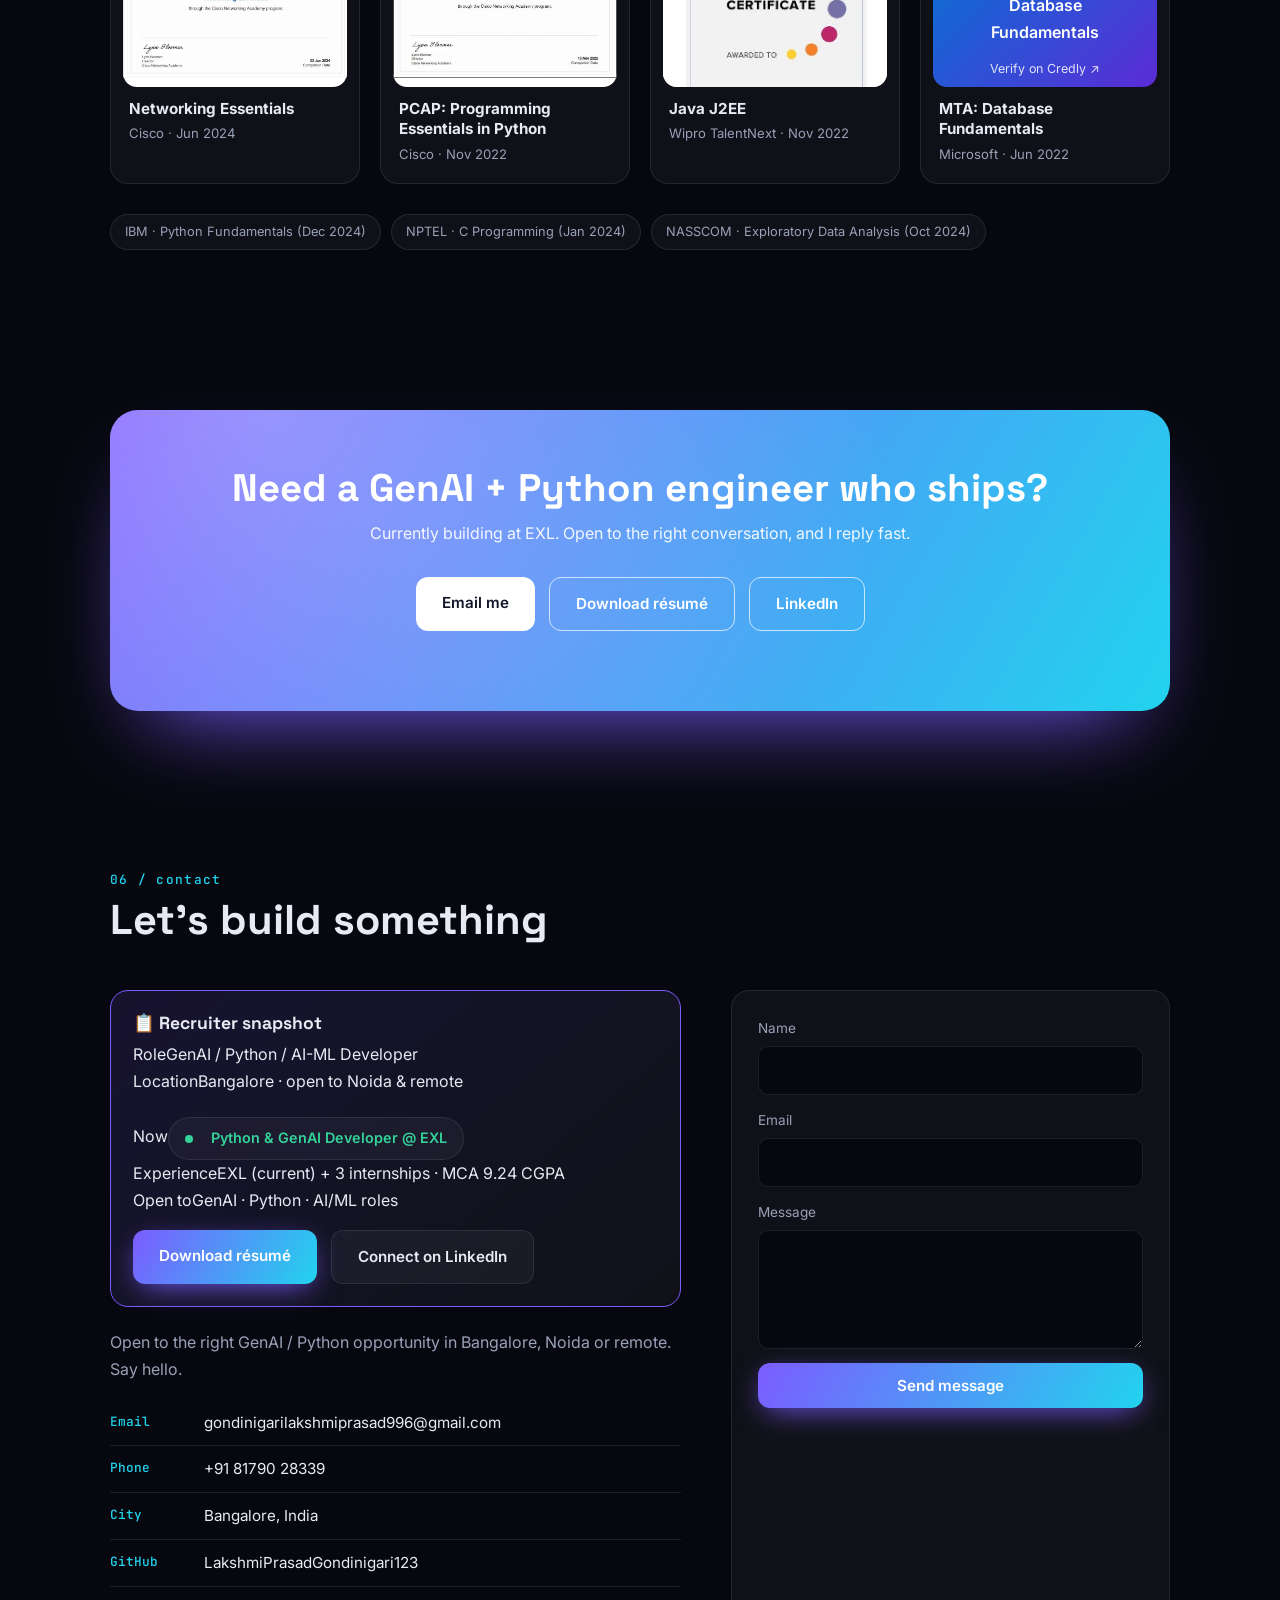
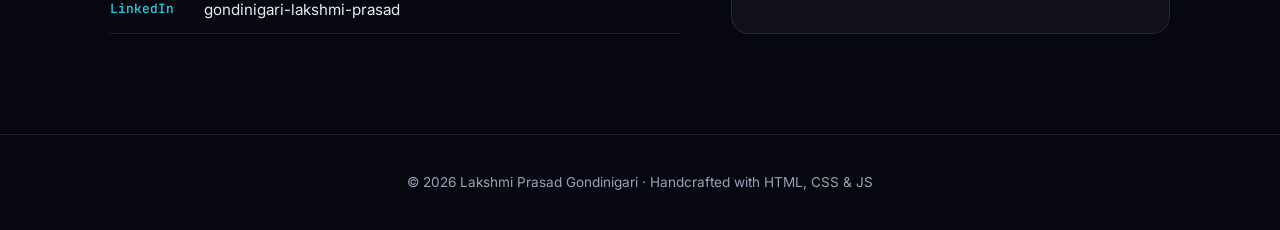
==== commit d1d0ef9e: "Confirmation email to students + one-tap WhatsApp welcome link for owner Co-Authored-By: Claude Sonn" ====
--- a/index.html
+++ b/index.html
@@ -13,7 +13,7 @@
 <link rel="preconnect" href="https://fonts.googleapis.com">
 <link rel="preconnect" href="https://fonts.gstatic.com" crossorigin>
 <link href="https://fonts.googleapis.com/css2?family=Space+Grotesk:wght@400;500;600;700&family=Inter:wght@400;500;600&family=JetBrains+Mono:wght@400;500&display=swap" rel="stylesheet">
-<link rel="stylesheet" href="style.css?v=reg6">
+<link rel="stylesheet" href="style.css?v=reg7">
 </head>
 <body>
 <div class="progress" id="progress"></div>
@@ -425,6 +425,6 @@
 <a class="wa" id="wa" href="https://wa.me/918179028339" target="_blank" rel="noopener" aria-label="Chat on WhatsApp"><svg viewBox="0 0 32 32" width="28" height="28" aria-hidden="true"><path fill="currentColor" d="M16 3C9 3 3.4 8.6 3.4 15.5c0 2.3.6 4.4 1.7 6.3L3 29l7.4-1.9a12.5 12.5 0 0 0 5.6 1.4c6.9 0 12.6-5.600 12.600-12.500S22.900 3 16 3Zm0 22.800c-1.800 0-3.500-.5-5-1.400l-.4-.2-4.400 1.100 1.200-4.200-.3-.4a10.200 10.200 0 0 1-1.600-5.500c0-5.700 4.600-10.200 10.300-10.200S26.100 9.800 26.100 15.500 21.700 25.800 16 25.800Zm5.600-7.600c-.3-.2-1.800-.9-2.100-1s-.5-.2-.7.200-.8 1-1 1.200-.4.200-.7.100a8.300 8.300 0 0 1-4.100-3.600c-.3-.5.300-.5.900-1.600.1-.2 0-.4 0-.5l-1-2.300c-.2-.6-.5-.5-.7-.5h-.6c-.2 0-.5.100-.8.400s-1 1-1 2.500 1.100 2.900 1.200 3.100 2.100 3.200 5.100 4.500c1.900.8 2.600.9 3.600.7.600-.1 1.800-.7 2-1.400s.2-1.300.2-1.400-.3-.2-.6-.4Z"/></svg><span>Chat on WhatsApp</span></a>
 <a class="hire" href="#contact">👋 Hire me</a>
 <button class="top" id="top" aria-label="Back to top">↑</button>
-<script src="script.js?v=reg6"></script>
+<script src="script.js?v=reg7"></script>
 </body>
 </html>
